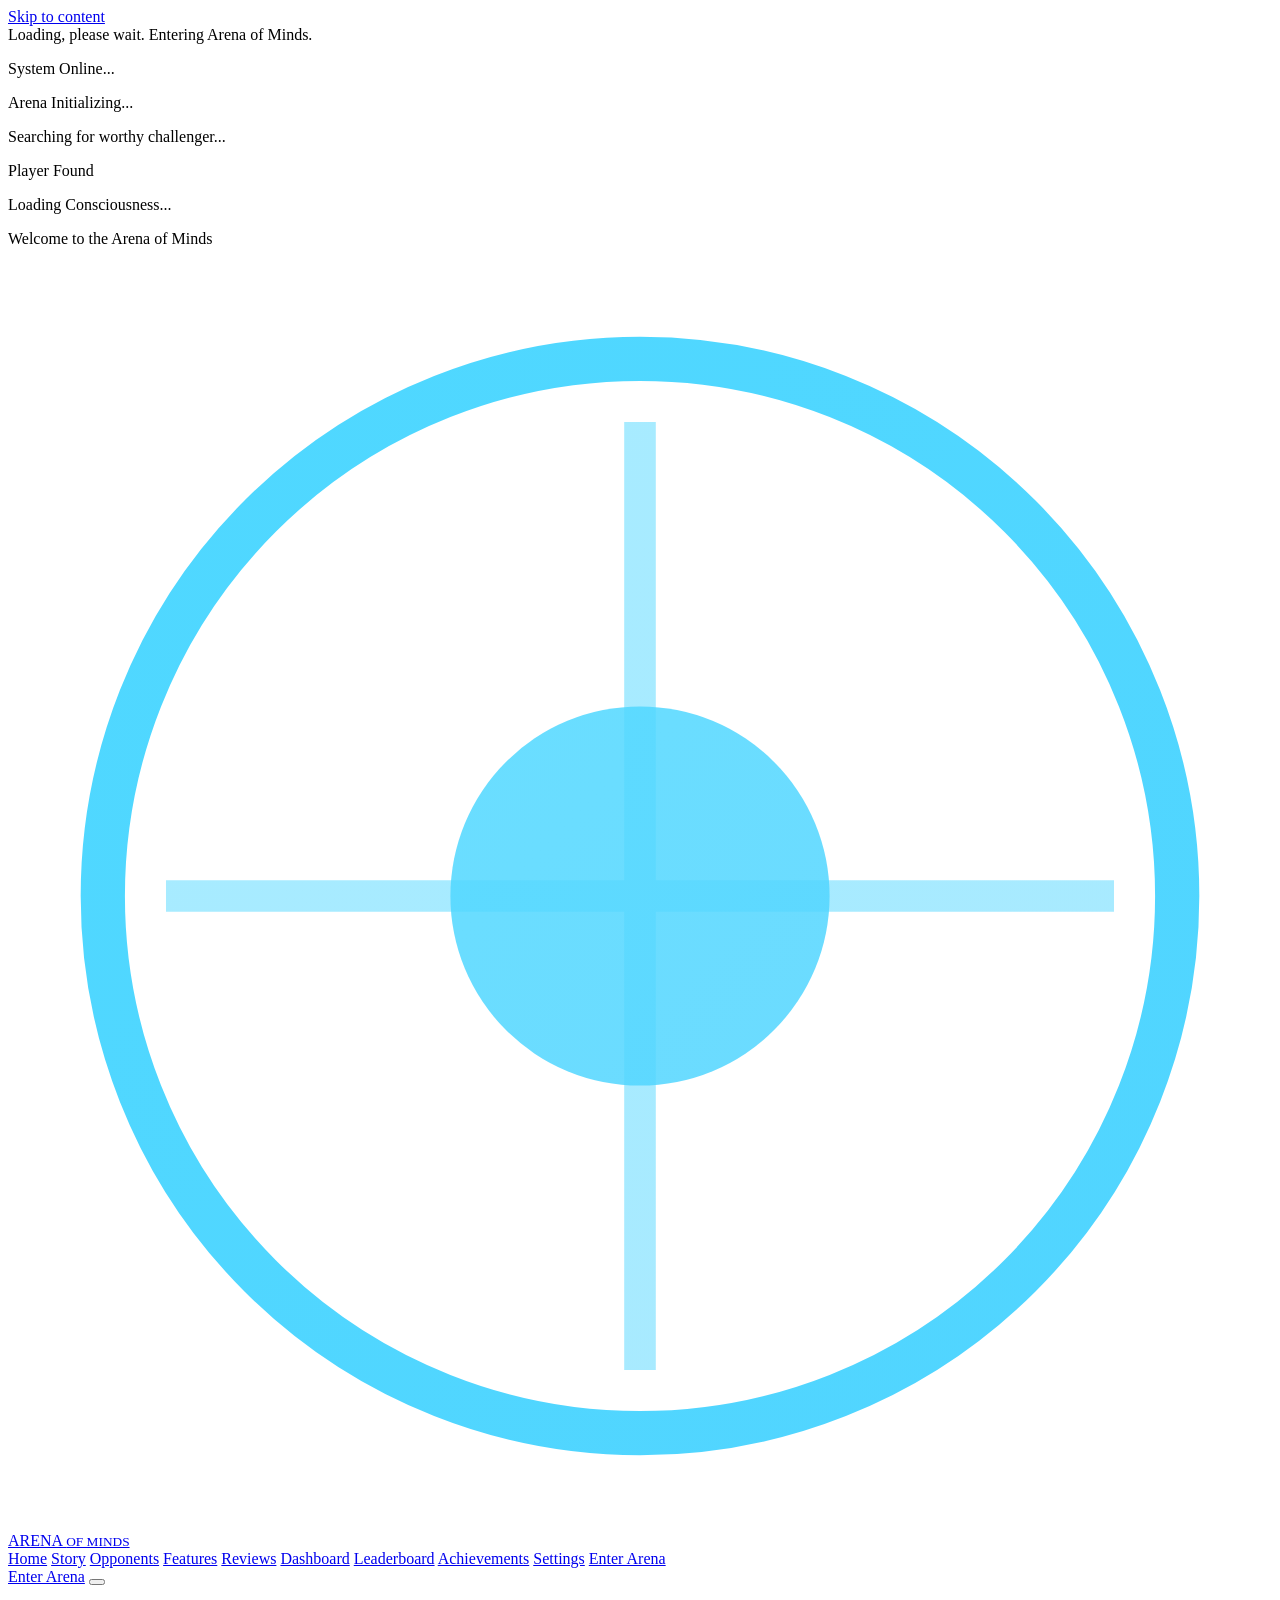
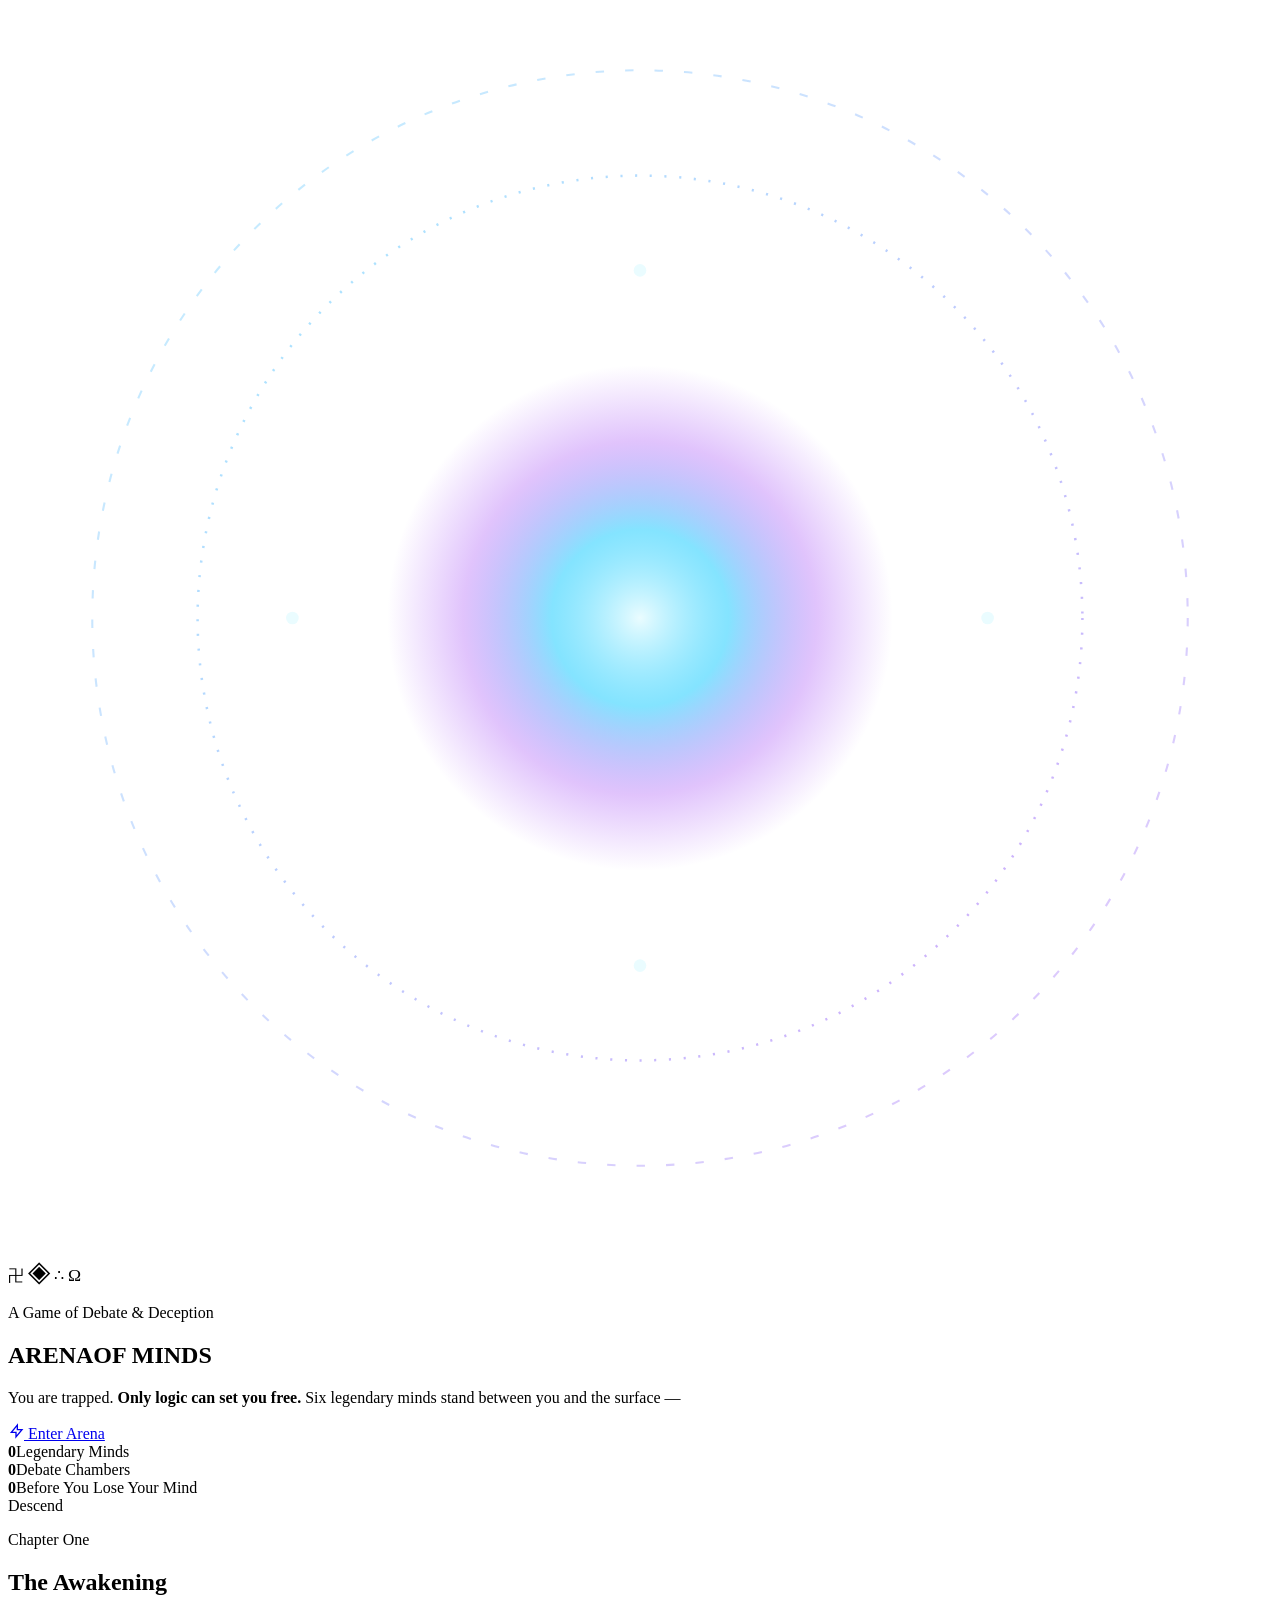
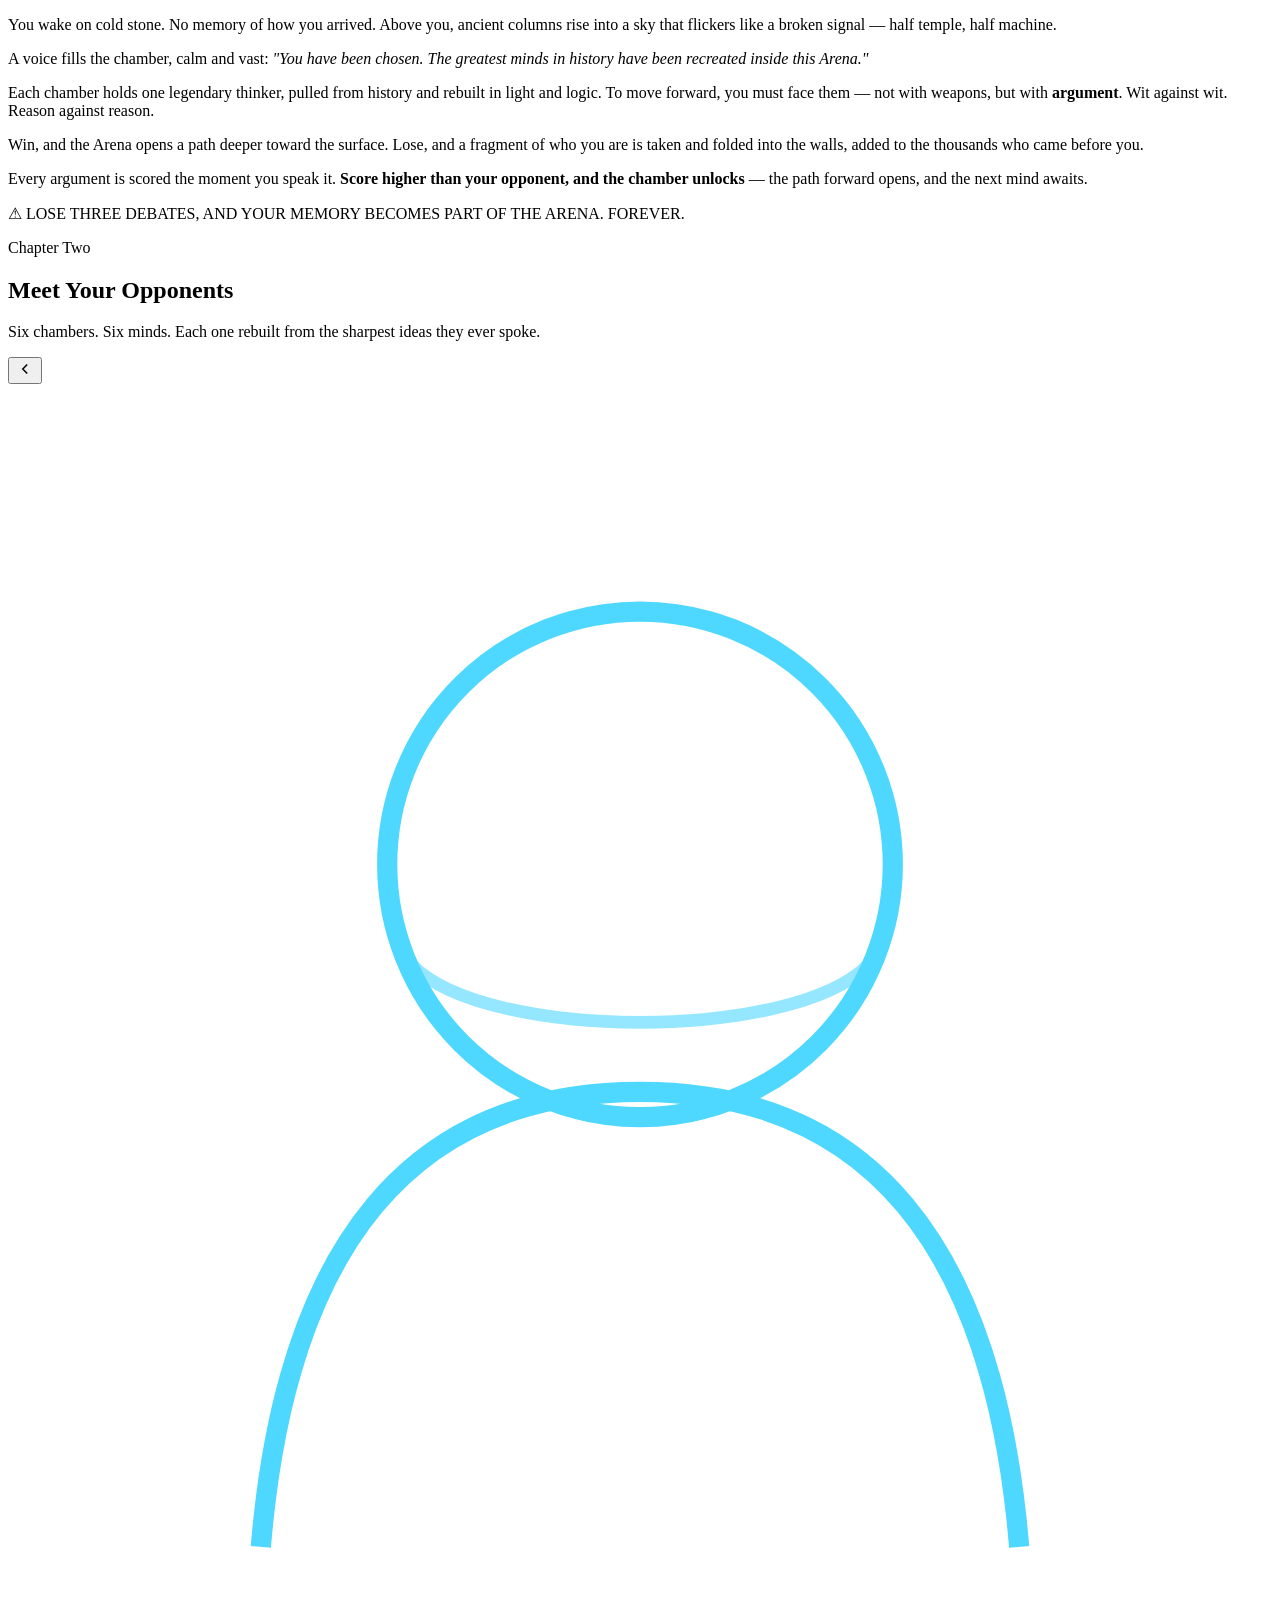
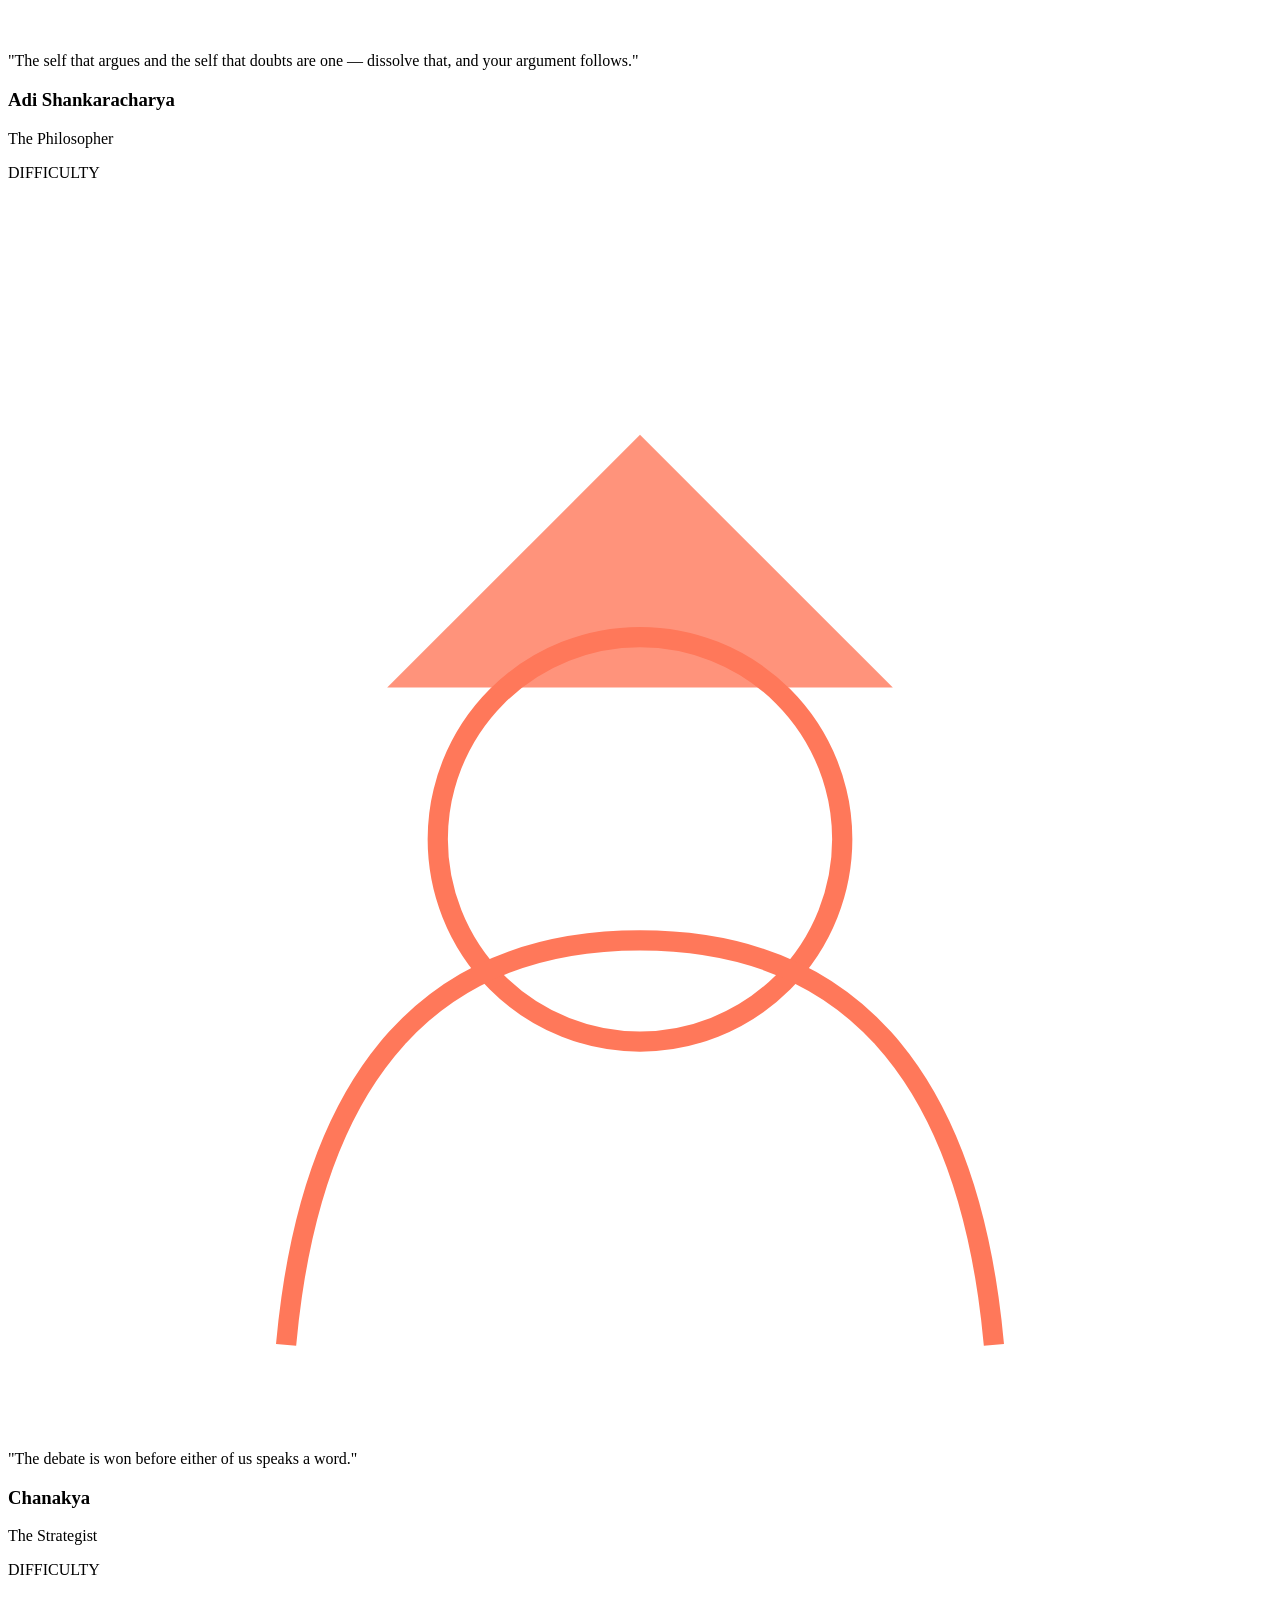
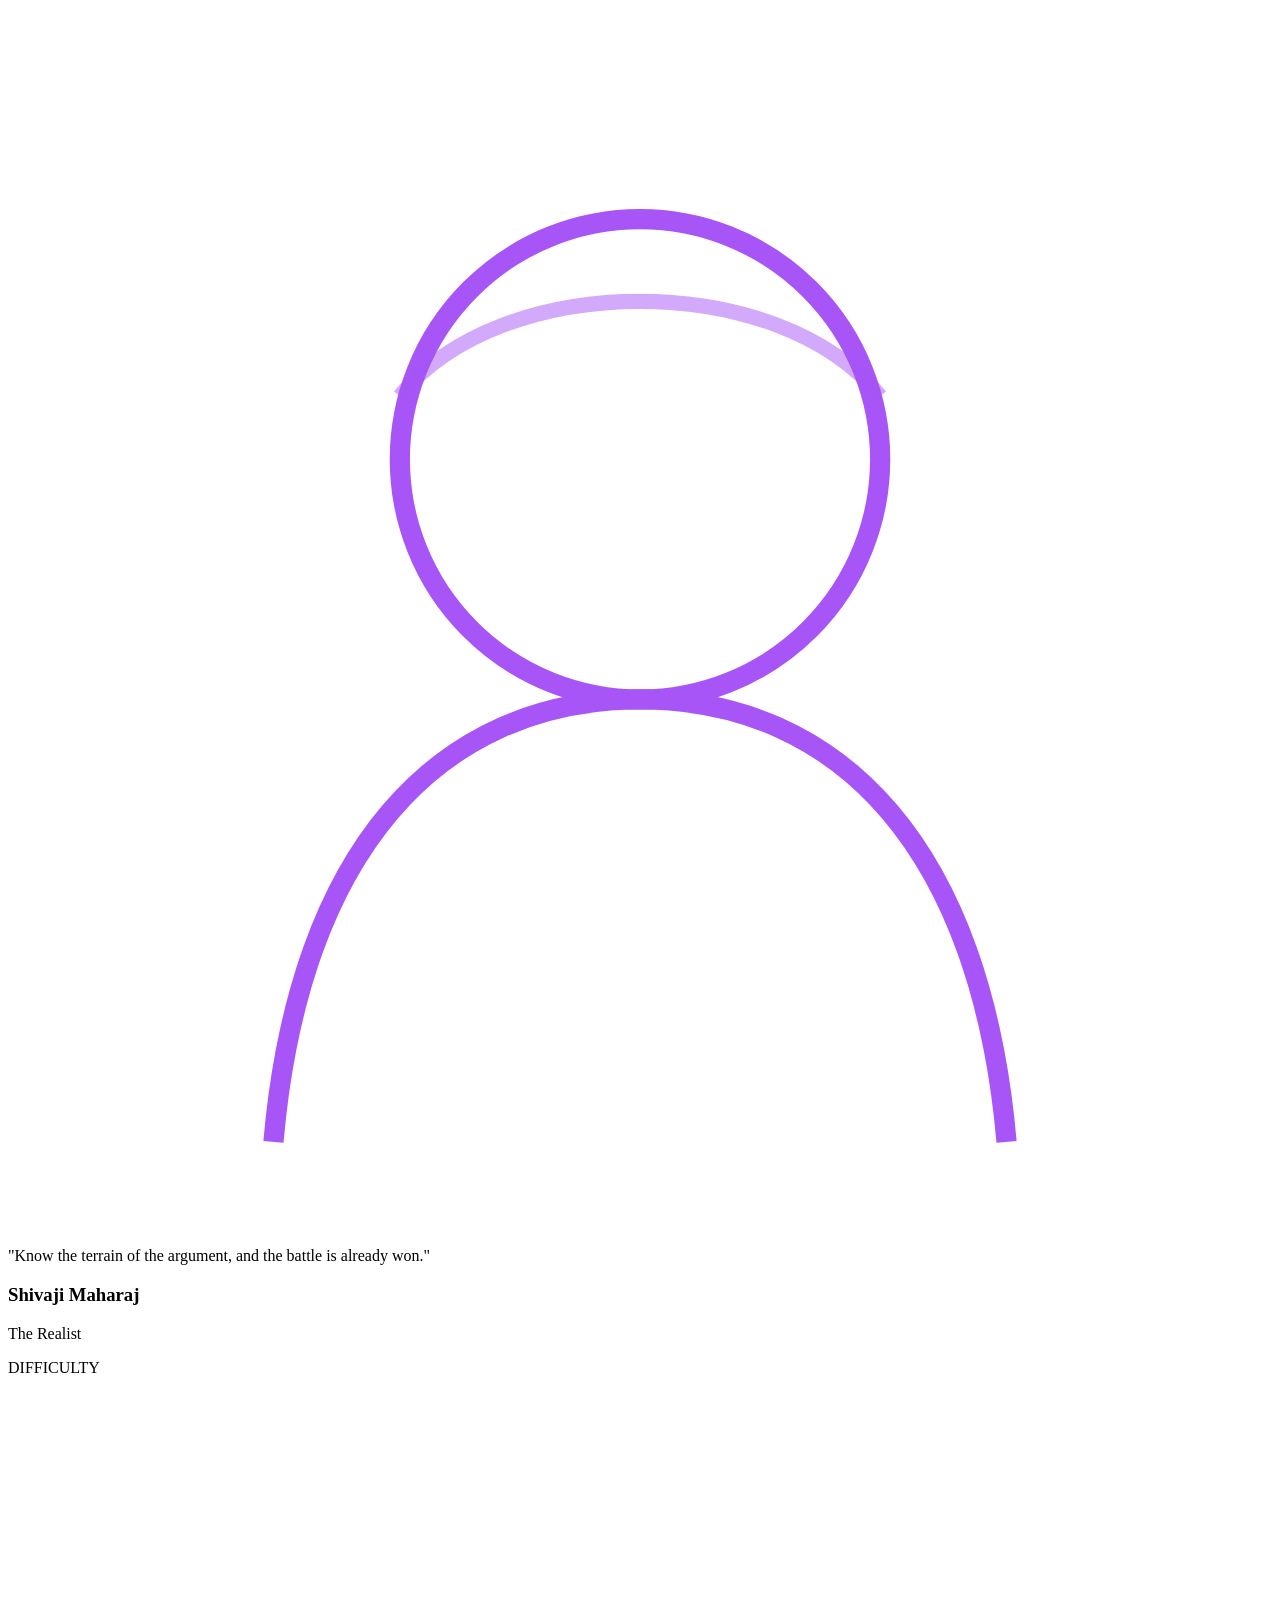
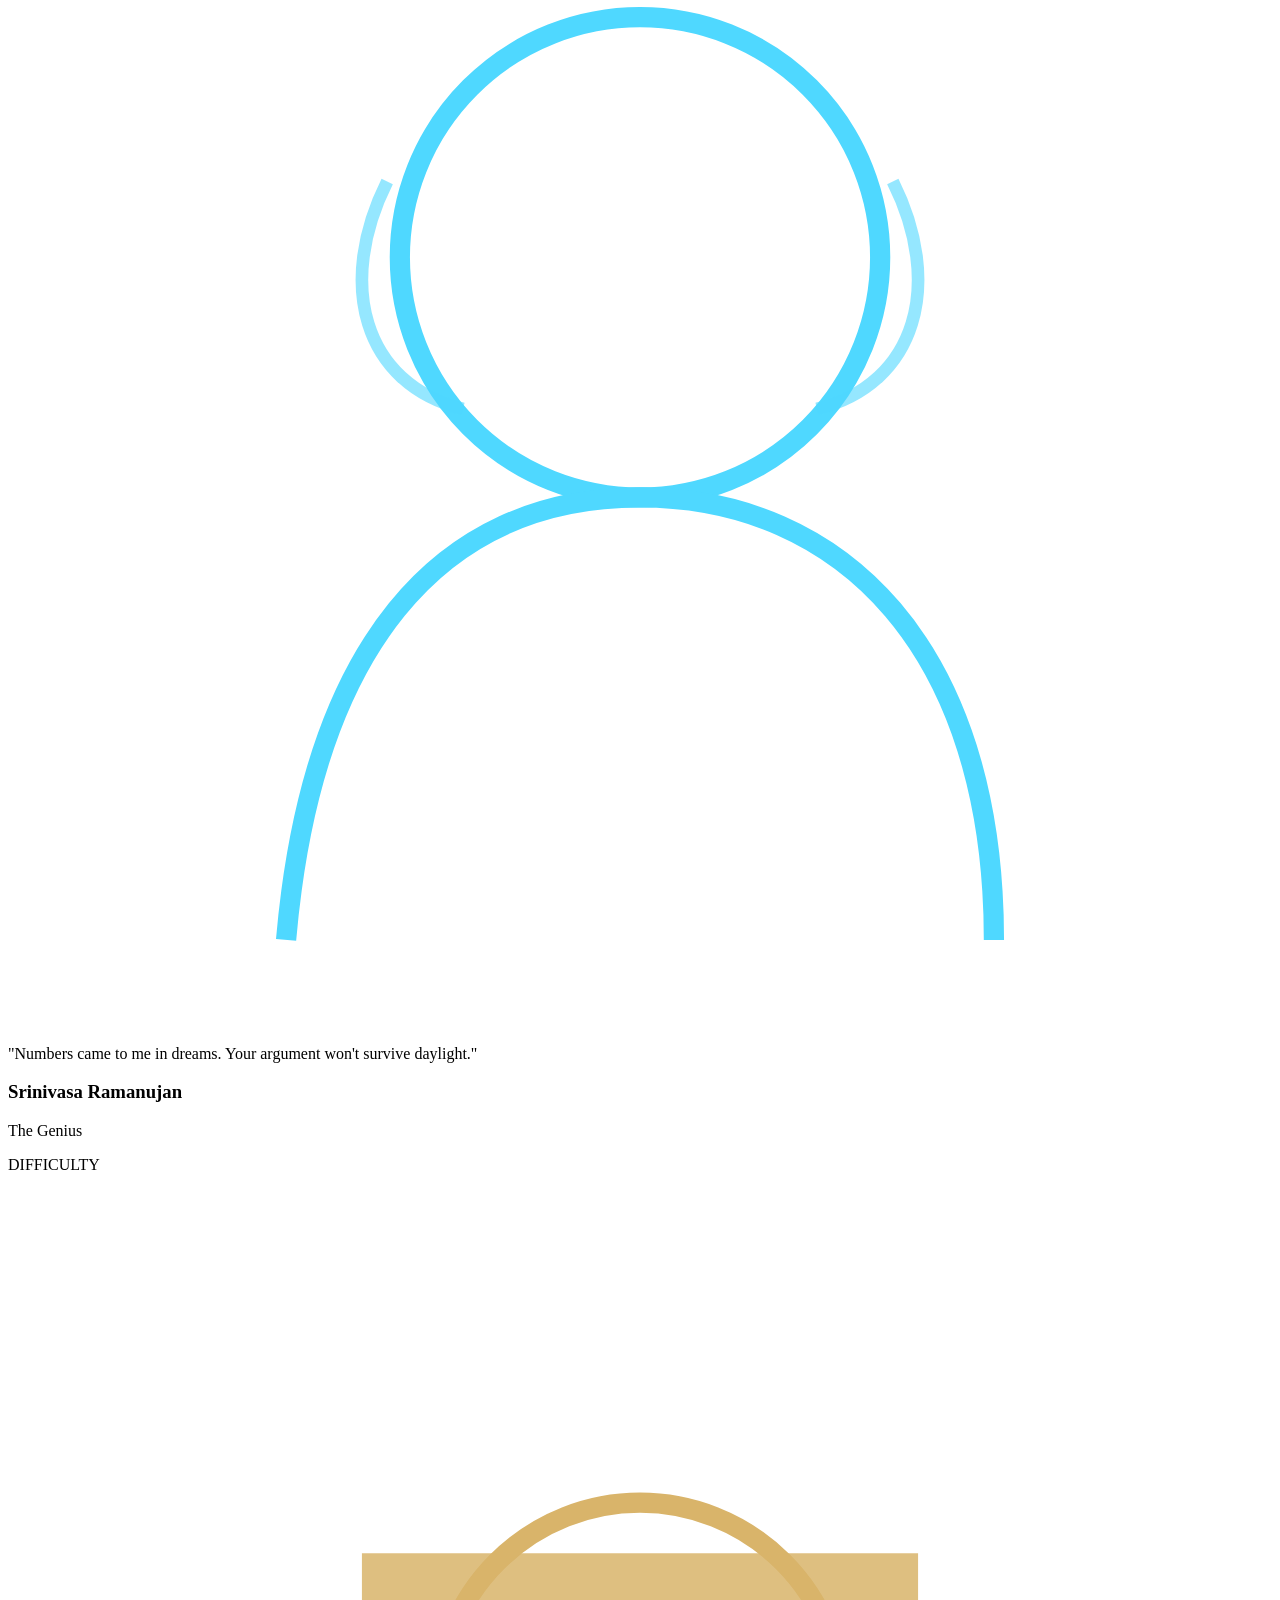
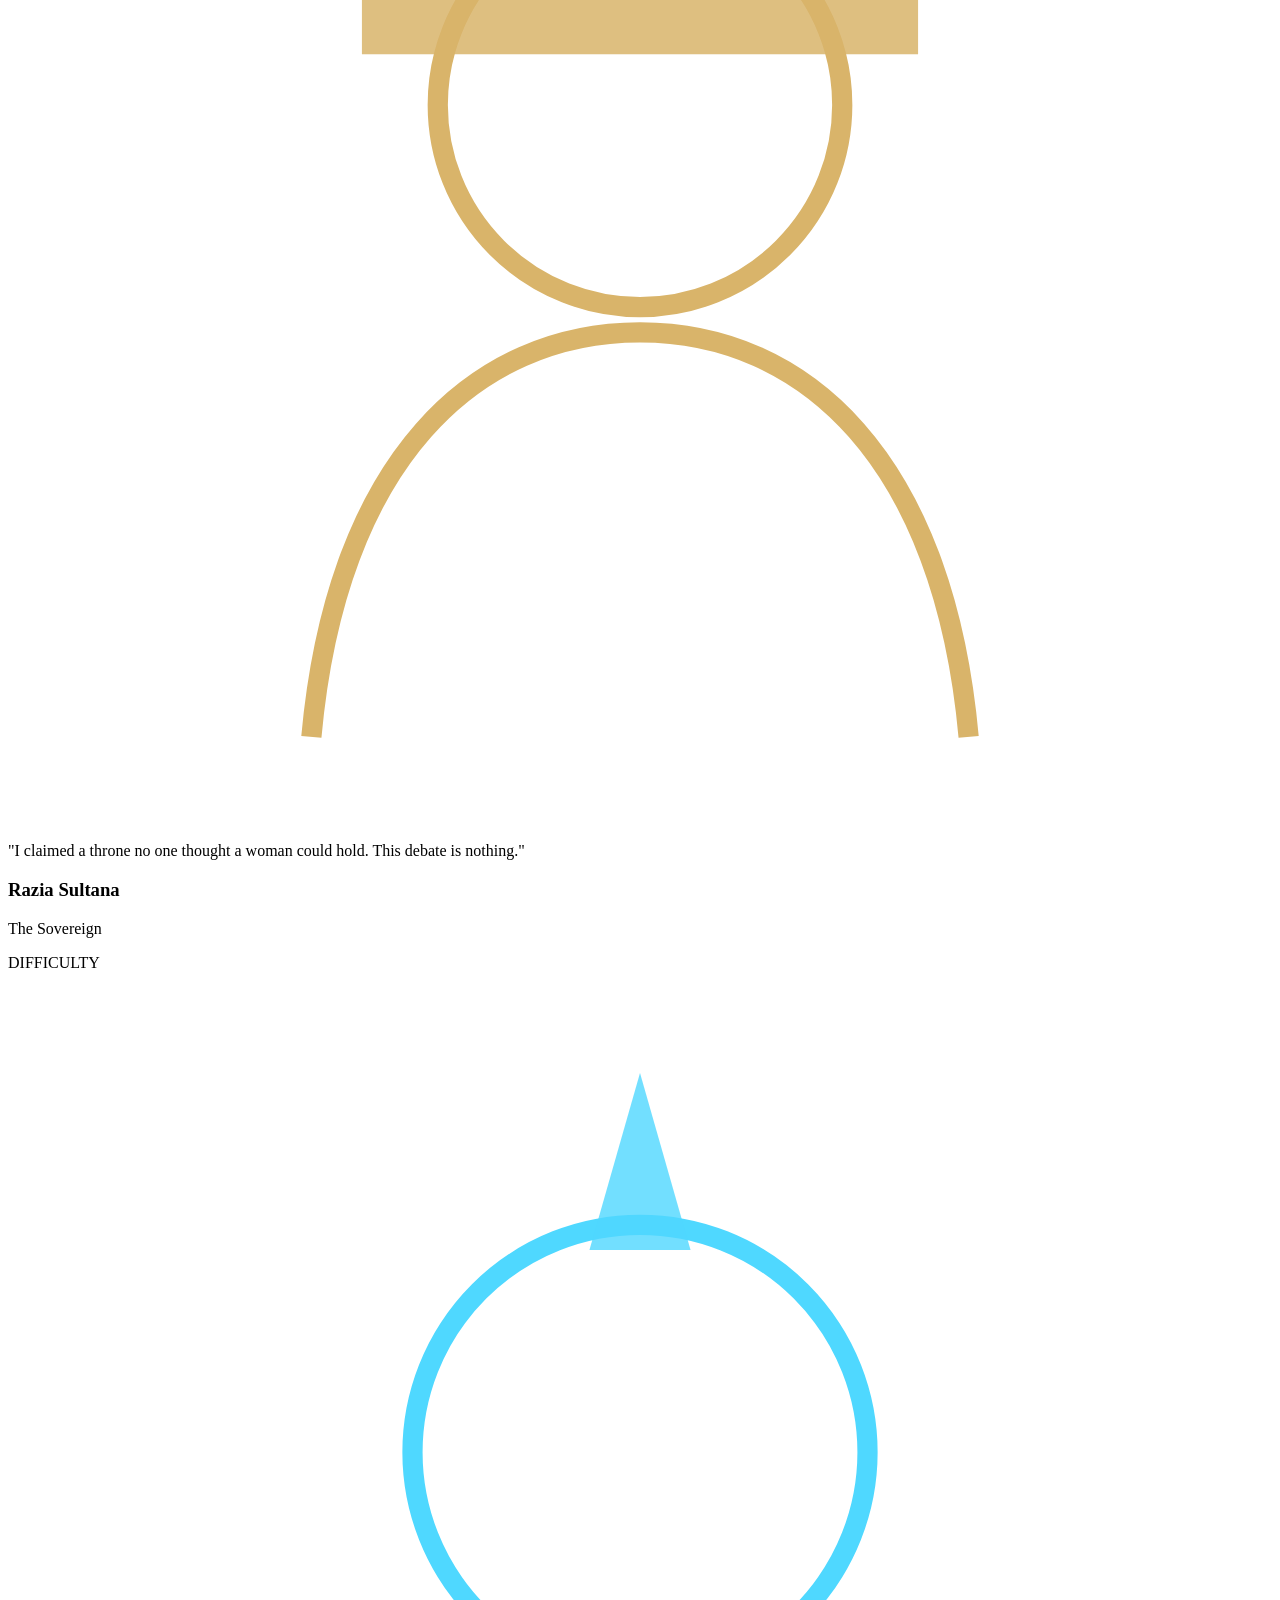
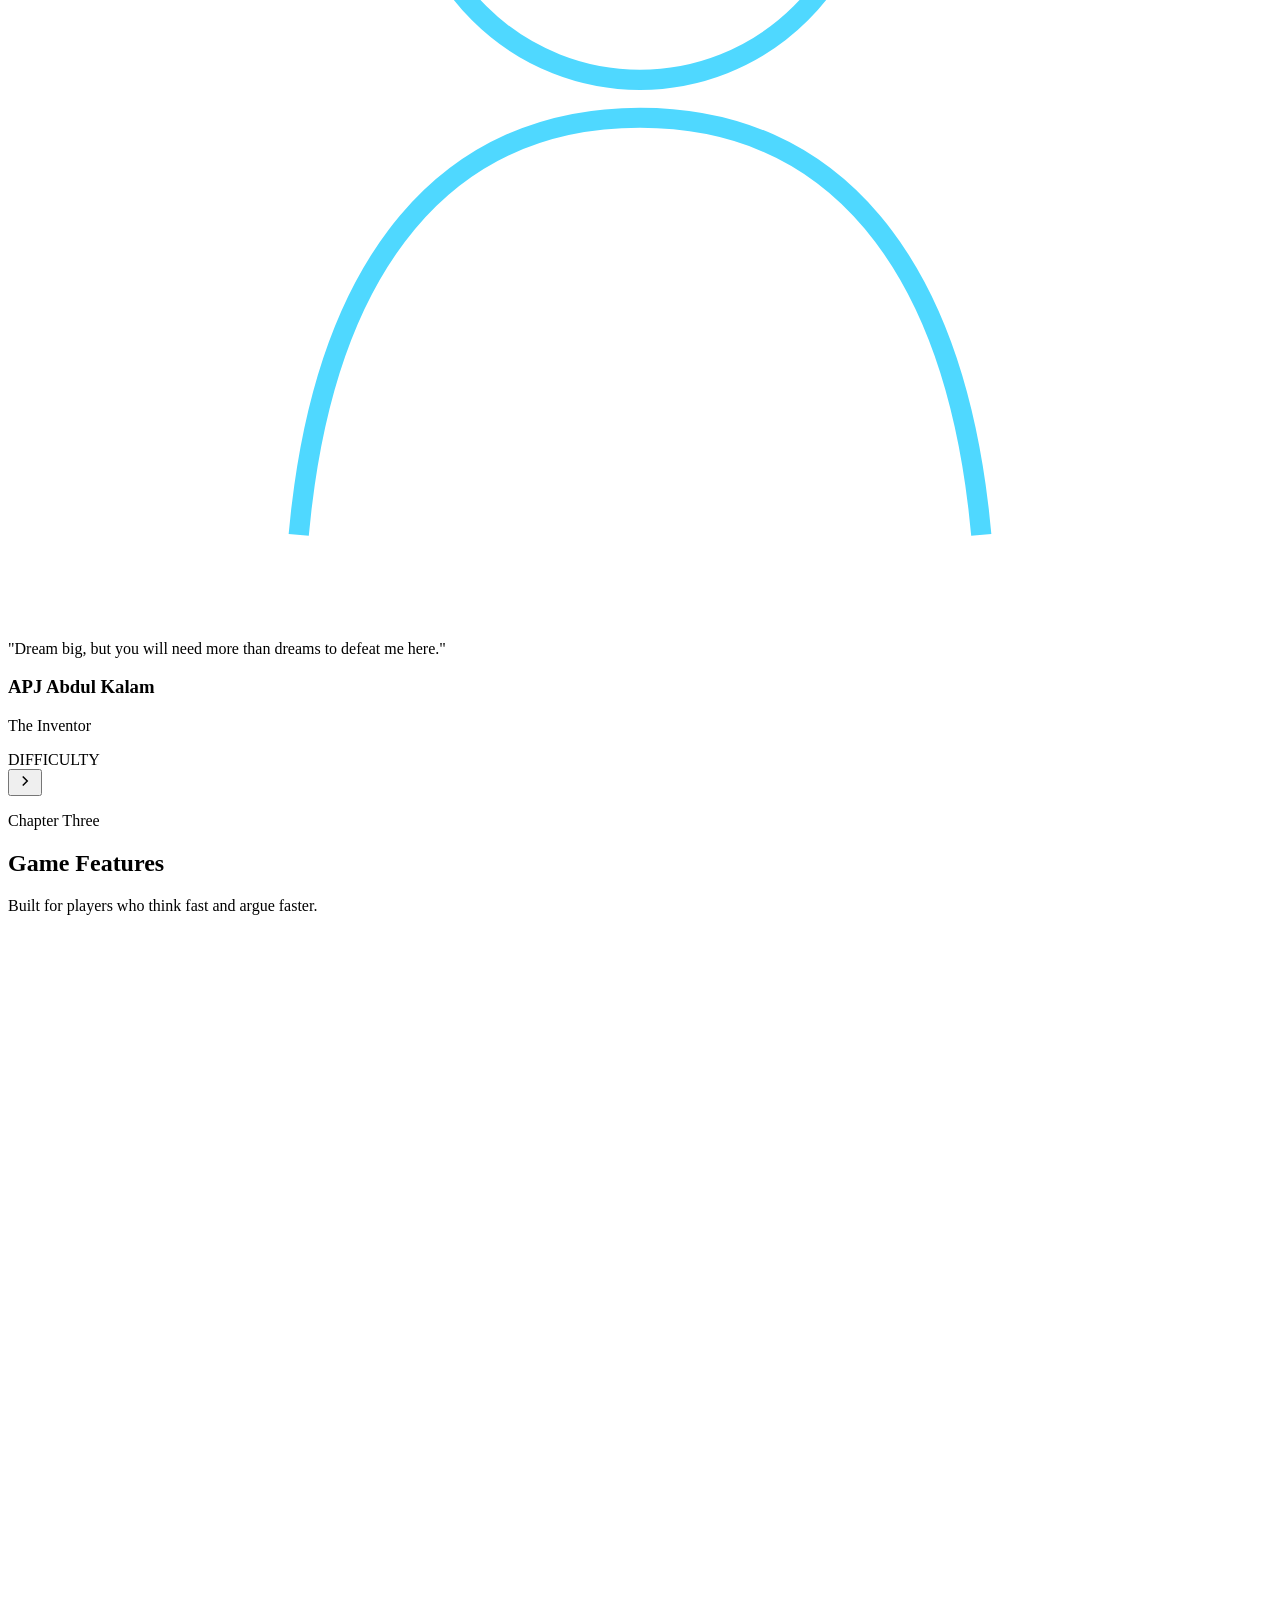
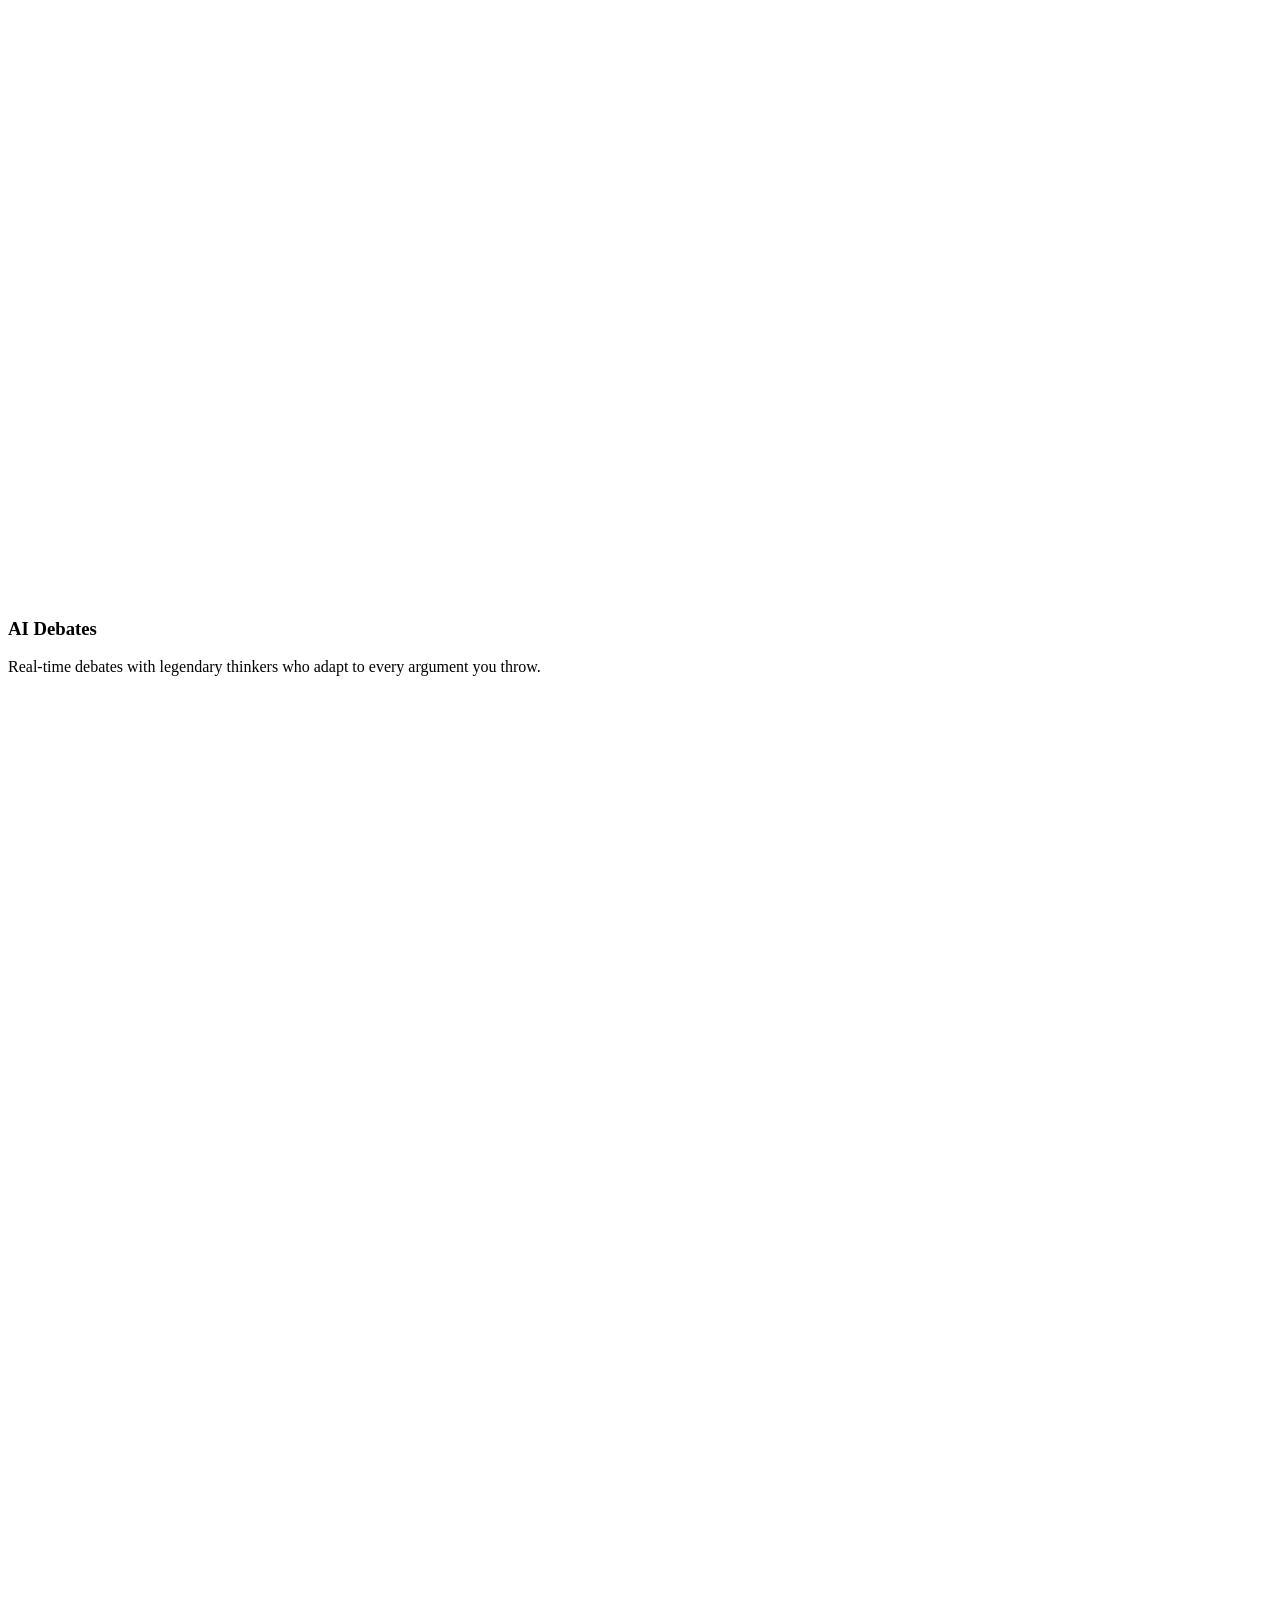
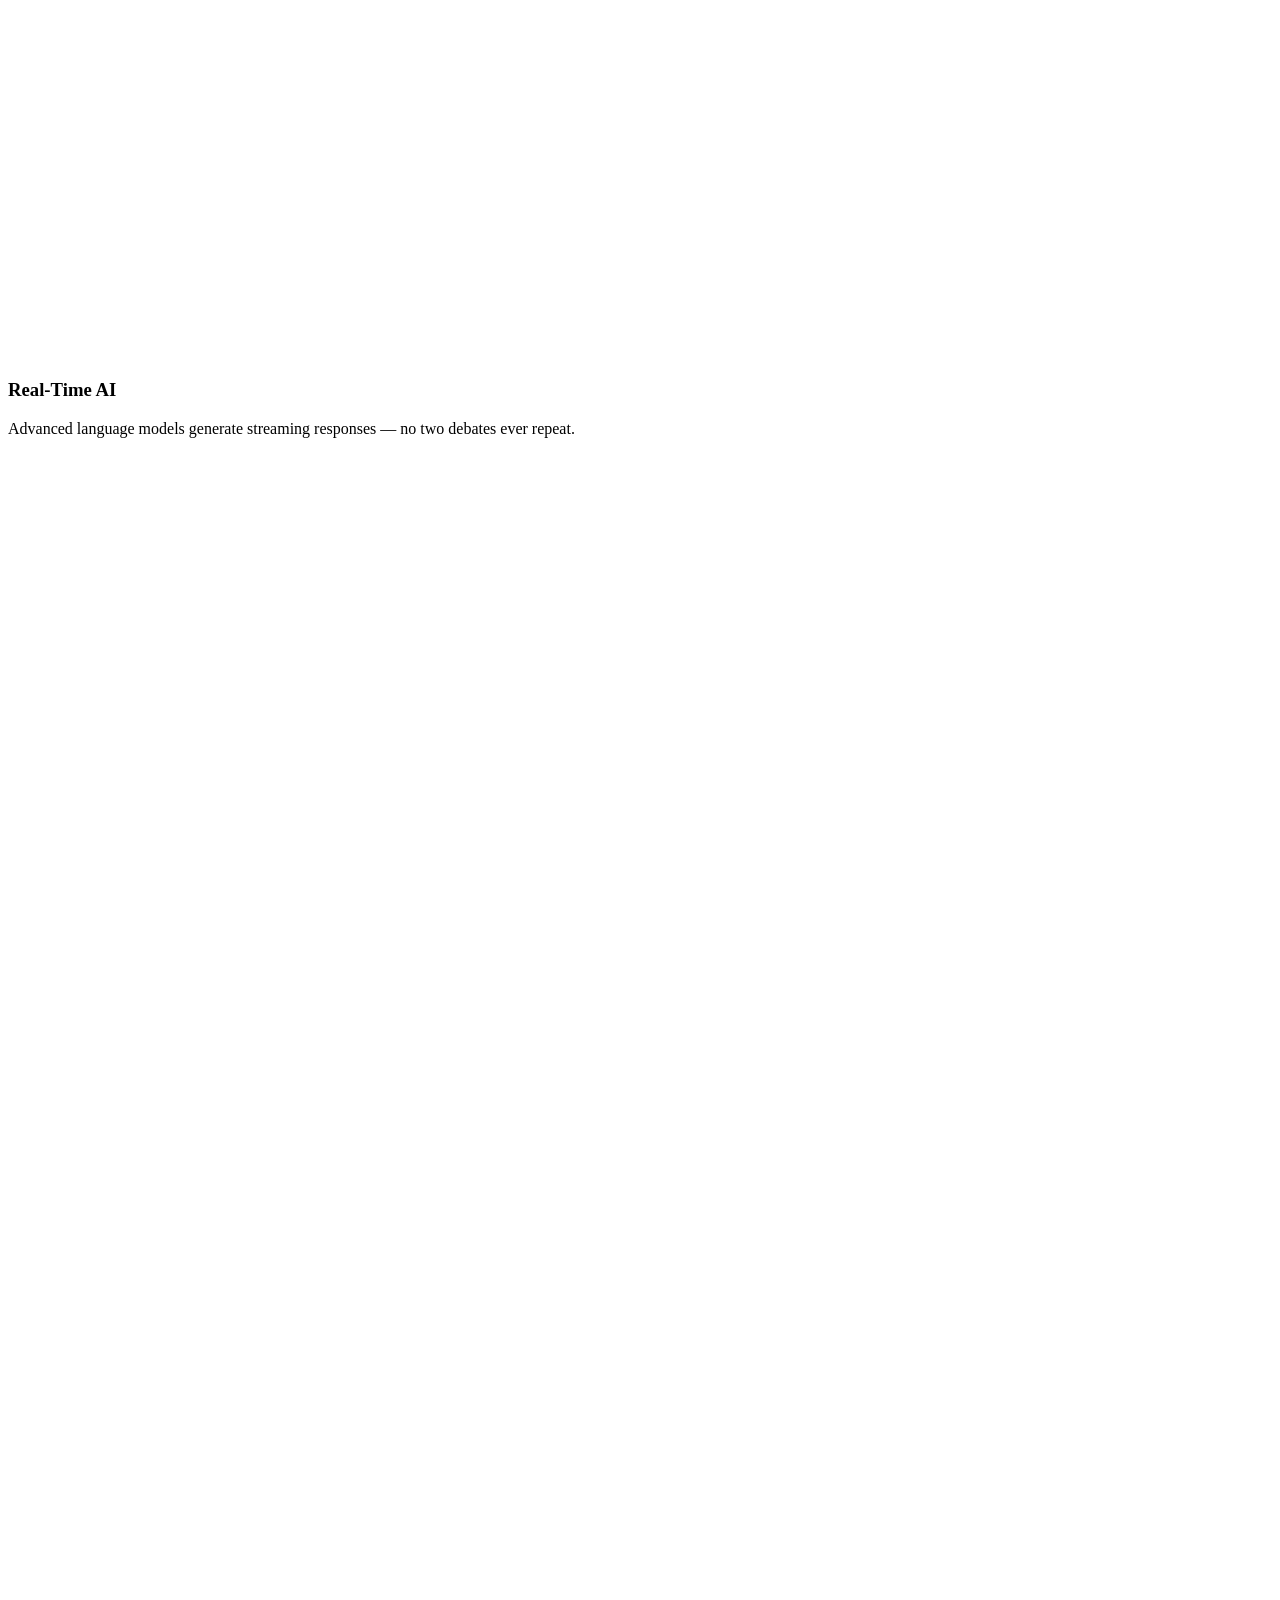
==== frontend/html/index.html @ 7c3c8951 "Add files via upload" ====
<!DOCTYPE html>
<html lang="en">
<head>
<meta charset="UTF-8">
<meta name="viewport" content="width=device-width, initial-scale=1.0">
<title>Arena of Minds — You Are Trapped. Only Logic Can Set You Free.</title>
<meta name="description" content="Wake inside an ancient machine. Defeat history's greatest minds in debate, or become part of the Arena forever.">

<!-- ============================= FONTS ============================= -->
<link rel="preconnect" href="https://fonts.googleapis.com">
<link rel="preconnect" href="https://fonts.gstatic.com" crossorigin>
<link href="https://fonts.googleapis.com/css2?family=Cinzel:wght@500;600;700;900&family=Orbitron:wght@500;600;700&family=Rajdhani:wght@400;500;600;700&display=swap" rel="stylesheet">

    <!-- Connect CSS-->
<link rel="stylesheet" href="C:\Users\Aid Noida\Downloads\AI Debate Areana\frontend\css\index.css">
</head>
<body>

<a href="#main" class="skip-link">Skip to content</a>

<!-- ============================= LOADER ============================= -->
<div id="loader">
  <span class="sr-only" role="status">Loading, please wait. Entering Arena of Minds.</span>
  <div class="loader-scanline" aria-hidden="true"></div>
  <div class="boot-sequence" aria-hidden="true">
    <p class="boot-line line-1">System Online<span>...</span></p>
    <p class="boot-line line-2">Arena Initializing<span>...</span></p>
    <p class="boot-line line-3">Searching for worthy challenger<span>...</span></p>
    <p class="boot-line line-4">Player Found</p>
    <p class="boot-line line-5">Loading Consciousness<span>...</span><span class="load-bar"><span class="load-bar-fill"></span></span></p>
    <p class="boot-line line-6">Welcome to the <span class="glow-text">Arena of Minds</span></p>
  </div>
</div>

<div id="scroll-progress"></div>
<div id="cursor-glow" aria-hidden="true"></div>

<!-- ============================= FIXED BACKGROUND ============================= -->
<div id="bg-fixed" aria-hidden="true">
  <div id="stars"></div>
</div>

<!-- ============================= HEADER / NAV ============================= -->
<header id="site-header">
  <div class="container nav-inner">
    <a href="#top" class="brand" aria-label="Arena of Minds — home">
      <span class="brand-mark" aria-hidden="true">
        <svg viewBox="0 0 40 40" fill="none">
          <circle cx="20" cy="20" r="17" stroke="url(#g1)" stroke-width="1.4"/>
          <path d="M20 5 L20 35 M5 20 L35 20" stroke="url(#g1)" stroke-width="1" opacity=".5"/>
          <circle cx="20" cy="20" r="6" fill="url(#g1)" opacity=".85"/>
          <defs>
            <linearGradient id="g1" x1="0" y1="0" x2="40" y2="40">
              <stop offset="0" stop-color="#4fd8ff"/>
              <stop offset="1" stop-color="#a855f7"/>
            </linearGradient>
          </defs>
        </svg>
      </span>
      <span>ARENA <small>OF MINDS</small></span>
    </a>

    <nav class="nav-links" id="nav-links" aria-label="Primary">
      <a href="#home" class="active">Home</a>
      <a href="#story">Story</a>
      <a href="#opponents">Opponents</a>
      <a href="#features">Features</a>
      <a href="#testimonials">Reviews</a>
      <a href="C:\Users\Aid Noida\Downloads\AI Debate Areana\frontend\html\dashboard.html">Dashboard</a>
      <a href="C:\Users\Aid Noida\Downloads\AI Debate Areana\frontend\html\leaderboard.html">Leaderboard</a>
      <a href="C:\Users\Aid Noida\Downloads\AI Debate Areana\frontend\html\achievements.html">Achievements</a>
      <a href="C:\Users\Aid Noida\Downloads\AI Debate Areana\frontend\html\settings.html">Settings</a>
      <a href="C:\Users\Aid Noida\Downloads\AI Debate Areana\frontend\html\debateroom.html" class="btn btn-primary btn-small nav-cta mobile" data-ripple>Enter Arena</a>
    </nav>

    <a href="C:\Users\Aid Noida\Downloads\AI Debate Areana\frontend\html\debateroom.html" class="btn btn-primary btn-small nav-cta" data-ripple>Enter Arena</a>
    <button class="nav-toggle" id="nav-toggle" aria-label="Toggle menu" aria-expanded="false" aria-controls="nav-links">
      <span></span><span></span><span></span>
    </button>
  </div>
</header>

<main id="main">

<!-- ============================= HERO ============================= -->
<section class="hero" id="home" aria-label="Introduction">
  <div class="smoke" aria-hidden="true"></div>
  <div class="hero-bg" aria-hidden="true">
    <svg class="hero-gate" viewBox="0 0 600 600" fill="none" role="presentation">
      <defs>
        <radialGradient id="gateGlow" cx="50%" cy="50%" r="50%">
          <stop offset="0%" stop-color="#eafcff" stop-opacity="1"/>
          <stop offset="35%" stop-color="#4fd8ff" stop-opacity=".7"/>
          <stop offset="70%" stop-color="#a855f7" stop-opacity=".35"/>
          <stop offset="100%" stop-color="#a855f7" stop-opacity="0"/>
        </radialGradient>
        <linearGradient id="ringGrad" x1="0" y1="0" x2="1" y2="1">
          <stop offset="0" stop-color="#4fd8ff"/>
          <stop offset="1" stop-color="#a855f7"/>
        </linearGradient>
      </defs>
      <circle cx="300" cy="300" r="120" fill="url(#gateGlow)"/>
      <g id="ring-outer" style="transform-origin:300px 300px;">
        <circle cx="300" cy="300" r="260" stroke="url(#ringGrad)" stroke-width="1" opacity=".35" stroke-dasharray="4 10"/>
      </g>
      <g id="ring-mid" style="transform-origin:300px 300px;">
        <circle cx="300" cy="300" r="210" stroke="url(#ringGrad)" stroke-width="1.2" opacity=".5" stroke-dasharray="1 6"/>
      </g>
      <g id="ring-inner" style="transform-origin:300px 300px;">
        <circle cx="300" cy="300" r="165" stroke="var(--blue-neon)" stroke-width="1.5" opacity=".7"/>
        <circle cx="300" cy="135" r="3" fill="#eafcff"/>
        <circle cx="300" cy="465" r="3" fill="#eafcff"/>
        <circle cx="135" cy="300" r="3" fill="#eafcff"/>
        <circle cx="465" cy="300" r="3" fill="#eafcff"/>
      </g>
    </svg>

    <span class="rune" style="top:14%;left:6%;animation-delay:0s;">卍</span>
    <span class="rune" style="top:70%;left:10%;animation-delay:2s;font-size:1.8rem;">◈</span>
    <span class="rune" style="top:30%;left:80%;animation-delay:4s;">∴</span>
    <span class="rune" style="top:80%;left:60%;animation-delay:1s;font-size:1.1rem;">Ω</span>
  </div>

  <div class="container">
    <div class="hero-content reveal in">
      <p class="eyebrow">A Game of Debate &amp; Deception</p>
      <h1>ARENA<span class="line2">OF MINDS</span></h1>
      <p class="hero-sub">You are trapped. <strong>Only logic can set you free.</strong> Six legendary minds stand between you and the surface — <span id="typed-line"></span></p>

      <div class="hero-actions">
        <a href="C:\Users\Aid Noida\Downloads\AI Debate Areana\frontend\html\debateroom.html" class="btn btn-primary btn-large" data-ripple>
          <svg width="16" height="16" viewBox="0 0 24 24" fill="none" stroke="currentColor" stroke-width="2" aria-hidden="true"><path d="M14 3v7h7l-9 11v-7H5l9-11z"/></svg>
          Enter Arena
        </a>
      </div>

      <div class="hero-stats" aria-label="Game statistics">
        <div class="stat"><b data-count="6">0</b><span>Legendary Minds</span></div>
        <div class="stat"><b data-count="6">0</b><span>Debate Chambers</span></div>
        <div class="stat"><b data-count="3" data-suffix=" Strikes">0</b><span>Before You Lose Your Mind</span></div>
      </div>
    </div>
  </div>

  <div class="scroll-cue" aria-hidden="true"><span>Descend</span><span class="rail"></span></div>
</section>

<div class="divider" aria-hidden="true"></div>

<!-- ============================= STORY ============================= -->
<section id="story" class="story-section" aria-labelledby="story-heading">
  <div class="container">
    <div class="section-head reveal">
      <p class="eyebrow">Chapter One</p>
      <h2 id="story-heading">The Awakening</h2>
    </div>

    <div class="story-grid reveal">
      <div class="story-panel">
        <span class="story-corner tl" aria-hidden="true"></span>
        <span class="story-corner br" aria-hidden="true"></span>

        <p class="story-lede">You wake on cold stone. No memory of how you arrived. Above you, ancient columns rise into a sky that flickers like a broken signal — half temple, half machine.</p>

        <p class="story-voice">A voice fills the chamber, calm and vast: <em>"You have been chosen. The greatest minds in history have been recreated inside this Arena."</em></p>

        <div class="story-body">
          <p>Each chamber holds one legendary thinker, pulled from history and rebuilt in light and logic. To move forward, you must face them — not with weapons, but with <strong>argument</strong>. Wit against wit. Reason against reason.</p>
          <p>Win, and the Arena opens a path deeper toward the surface. Lose, and a fragment of who you are is taken and folded into the walls, added to the thousands who came before you.</p>
          <p>Every argument is scored the moment you speak it. <strong>Score higher than your opponent, and the chamber unlocks</strong> — the path forward opens, and the next mind awaits.</p>
        </div>

        <p class="story-warning">⚠ LOSE THREE DEBATES, AND YOUR MEMORY BECOMES PART OF THE ARENA. FOREVER.</p>
      </div>
    </div>
  </div>
</section>

<div class="divider" aria-hidden="true"></div>

<!-- ============================= OPPONENTS ============================= -->
<section id="opponents" aria-labelledby="opponents-heading">
  <div class="container">
    <div class="section-head reveal">
      <p class="eyebrow">Chapter Two</p>
      <h2 id="opponents-heading">Meet Your Opponents</h2>
      <p>Six chambers. Six minds. Each one rebuilt from the sharpest ideas they ever spoke.</p>
    </div>

    <div class="opponents-carousel-wrap reveal">
      <button class="carousel-btn prev" id="carousel-prev" aria-label="Scroll opponents left">
        <svg width="18" height="18" viewBox="0 0 24 24" fill="none" stroke="currentColor" stroke-width="2"><path d="M15 18l-6-6 6-6"/></svg>
      </button>

      <div class="opponents-track" id="opponents-track" tabindex="0" role="list" aria-label="Opponent roster">
        <!-- Card 1: Adi Shankaracharya -->
        <article class="opp-card" role="listitem" style="--pc1:rgba(79,216,255,.35)">
          <div class="opp-portrait" aria-hidden="true">
            <svg viewBox="0 0 100 100"><circle cx="50" cy="38" r="20" stroke="#4fd8ff" stroke-width="1.6" fill="none"/><path d="M20 92c2-24 12-36 30-36s28 12 30 36" stroke="#4fd8ff" stroke-width="1.6" fill="none"/><path d="M32 46c6 6 30 6 36 0" stroke="#4fd8ff" stroke-width="1" fill="none" opacity=".6"/></svg>
          </div>
          <div class="opp-quote">"The self that argues and the self that doubts are one — dissolve that, and your argument follows."</div>
          <div class="opp-info">
            <h3 class="opp-name">Adi Shankaracharya</h3>
            <p class="opp-title">The Philosopher</p>
            <div class="opp-diff">DIFFICULTY <span class="opp-stars">
              <i class="filled"></i><i class="filled"></i><i class="filled"></i><i></i><i></i>
            </span></div>
          </div>
        </article>

        <!-- Card 2: Chanakya -->
        <article class="opp-card" role="listitem" style="--pc1:rgba(255,120,90,.3)">
          <div class="opp-portrait" aria-hidden="true">
            <svg viewBox="0 0 100 100"><path d="M30 40 L50 20 L70 40 Z" fill="#ff785a" opacity=".8"/><circle cx="50" cy="52" r="16" stroke="#ff785a" stroke-width="1.6" fill="none"/><path d="M22 92c2-22 12-32 28-32s26 10 28 32" stroke="#ff785a" stroke-width="1.6" fill="none"/></svg>
          </div>
          <div class="opp-quote">"The debate is won before either of us speaks a word."</div>
          <div class="opp-info">
            <h3 class="opp-name">Chanakya</h3>
            <p class="opp-title">The Strategist</p>
            <div class="opp-diff">DIFFICULTY <span class="opp-stars">
              <i class="filled"></i><i class="filled"></i><i class="filled"></i><i class="filled"></i><i></i>
            </span></div>
          </div>
        </article>

        <!-- Card 3: Shivaji Maharaj -->
        <article class="opp-card" role="listitem" style="--pc1:rgba(168,85,247,.35)">
          <div class="opp-portrait" aria-hidden="true">
            <svg viewBox="0 0 100 100"><circle cx="50" cy="38" r="19" stroke="#a855f7" stroke-width="1.6" fill="none"/><path d="M21 92c2-23 13-35 29-35s27 12 29 35" stroke="#a855f7" stroke-width="1.6" fill="none"/><path d="M31 33c8-10 30-10 38 0" stroke="#a855f7" stroke-width="1.2" opacity=".5" fill="none"/></svg>
          </div>
          <div class="opp-quote">"Know the terrain of the argument, and the battle is already won."</div>
          <div class="opp-info">
            <h3 class="opp-name">Shivaji Maharaj</h3>
            <p class="opp-title">The Realist</p>
            <div class="opp-diff">DIFFICULTY <span class="opp-stars">
              <i class="filled"></i><i class="filled"></i><i class="filled"></i><i></i><i></i>
            </span></div>
          </div>
        </article>

        <!-- Card 4: Ramanujan -->
        <article class="opp-card" role="listitem" style="--pc1:rgba(79,216,255,.35)">
          <div class="opp-portrait" aria-hidden="true">
            <svg viewBox="0 0 100 100"><circle cx="50" cy="38" r="19" stroke="#4fd8ff" stroke-width="1.6" fill="none"/><path d="M22 92c2-23 12-35 28-35s28 12 28 35" stroke="#4fd8ff" stroke-width="1.6" fill="none"/><path d="M30 32c-4 8-2 16 6 18M70 32c4 8 2 16-6 18" stroke="#4fd8ff" stroke-width="1" opacity=".6" fill="none"/></svg>
          </div>
          <div class="opp-quote">"Numbers came to me in dreams. Your argument won't survive daylight."</div>
          <div class="opp-info">
            <h3 class="opp-name">Srinivasa Ramanujan</h3>
            <p class="opp-title">The Genius</p>
            <div class="opp-diff">DIFFICULTY <span class="opp-stars">
              <i class="filled"></i><i class="filled"></i><i class="filled"></i><i class="filled"></i><i></i>
            </span></div>
          </div>
        </article>

        <!-- Card 5: Razia Sultana -->
        <article class="opp-card" role="listitem" style="--pc1:rgba(217,180,106,.35)">
          <div class="opp-portrait" aria-hidden="true">
            <svg viewBox="0 0 100 100"><path d="M28 30h44v8H28z" fill="#d9b46a" opacity=".85"/><circle cx="50" cy="42" r="16" stroke="#d9b46a" stroke-width="1.6" fill="none"/><path d="M24 92c2-22 13-32 26-32s24 10 26 32" stroke="#d9b46a" stroke-width="1.6" fill="none"/></svg>
          </div>
          <div class="opp-quote">"I claimed a throne no one thought a woman could hold. This debate is nothing."</div>
          <div class="opp-info">
            <h3 class="opp-name">Razia Sultana</h3>
            <p class="opp-title">The Sovereign</p>
            <div class="opp-diff">DIFFICULTY <span class="opp-stars">
              <i class="filled"></i><i class="filled"></i><i class="filled"></i><i></i><i></i>
            </span></div>
          </div>
        </article>

        <!-- Card 6: APJ Abdul Kalam -->
        <article class="opp-card" role="listitem" style="--pc1:rgba(79,216,255,.4)">
          <div class="opp-portrait" aria-hidden="true">
            <svg viewBox="0 0 100 100"><circle cx="50" cy="38" r="18" stroke="#4fd8ff" stroke-width="1.6" fill="none"/><path d="M23 92c2-22 12-33 27-33s25 11 27 33" stroke="#4fd8ff" stroke-width="1.6" fill="none"/><path d="M50 8 L54 22 L46 22 Z" fill="#4fd8ff" opacity=".8"/></svg>
          </div>
          <div class="opp-quote">"Dream big, but you will need more than dreams to defeat me here."</div>
          <div class="opp-info">
            <h3 class="opp-name">APJ Abdul Kalam</h3>
            <p class="opp-title">The Inventor</p>
            <div class="opp-diff">DIFFICULTY <span class="opp-stars">
              <i class="filled"></i><i class="filled"></i><i class="filled"></i><i class="filled"></i><i></i>
            </span></div>
          </div>
        </article>
      </div>

      <button class="carousel-btn next" id="carousel-next" aria-label="Scroll opponents right">
        <svg width="18" height="18" viewBox="0 0 24 24" fill="none" stroke="currentColor" stroke-width="2"><path d="M9 18l6-6-6-6"/></svg>
      </button>
    </div>
  </div>
</section>

<div class="divider" aria-hidden="true"></div>

<!-- ============================= FEATURES ============================= -->
<section id="features" aria-labelledby="features-heading">
  <div class="container">
    <div class="section-head reveal">
      <p class="eyebrow">Chapter Three</p>
      <h2 id="features-heading">Game Features</h2>
      <p>Built for players who think fast and argue faster.</p>
    </div>

    <div class="features-grid reveal-stagger">
      <div class="feature-card">
        <div class="feature-icon"><svg viewBox="0 0 24 24" fill="none" stroke-linecap="round" stroke-linejoin="round"><path d="M21 11.5a8.4 8.4 0 0 1-.9 3.8 8.5 8.5 0 0 1-7.6 4.7 8.4 8.4 0 0 1-3.8-.9L3 21l1.9-5.7a8.4 8.4 0 0 1-.9-3.8 8.5 8.5 0 0 1 4.7-7.6 8.4 8.4 0 0 1 3.8-.9h.5a8.48 8.48 0 0 1 8 8v.5z"/></svg></div>
        <h3>AI Debates</h3>
        <p>Real-time debates with legendary thinkers who adapt to every argument you throw.</p>
      </div>
      <div class="feature-card">
        <div class="feature-icon"><svg viewBox="0 0 24 24" fill="none" stroke-linecap="round" stroke-linejoin="round"><path d="M9.5 2A2.5 2.5 0 0 1 12 4.5v15a2.5 2.5 0 0 1-4.96.44 2.5 2.5 0 0 1-2.96-3.08A3 3 0 0 1 3 13.5v-1a3 3 0 0 1 .28-1.28 2.5 2.5 0 0 1 .27-4.4A2.5 2.5 0 0 1 9.5 2z"/><path d="M14.5 2A2.5 2.5 0 0 0 12 4.5v15a2.5 2.5 0 0 0 4.96.44 2.5 2.5 0 0 0 2.96-3.08A3 3 0 0 0 21 13.5v-1a3 3 0 0 0-.28-1.28 2.5 2.5 0 0 0-.27-4.4A2.5 2.5 0 0 0 14.5 2z"/></svg></div>
        <h3>Real-Time AI</h3>
        <p>Advanced language models generate streaming responses — no two debates ever repeat.</p>
      </div>
      <div class="feature-card">
        <div class="feature-icon"><svg viewBox="0 0 24 24" fill="none" stroke-linecap="round" stroke-linejoin="round"><path d="M12 1v6M12 17v6M4.2 4.2l4.2 4.2M15.5 15.5l4.3 4.3M1 12h6M17 12h6M4.2 19.8l4.2-4.2M15.5 8.5l4.3-4.3"/></svg></div>
        <h3>Voice Effects</h3>
        <p>Immersive spatial voice and sound design bring every chamber to life.</p>
      </div>
      <div class="feature-card">
        <div class="feature-icon"><svg viewBox="0 0 24 24" fill="none" stroke-linecap="round" stroke-linejoin="round"><path d="M3 20h4v-6H3v6zM10 20h4V10h-4v10zM17 20h4V4h-4v16z"/></svg></div>
        <h3>Progressive Levels</h3>
        <p>Each chamber grows harder — sharper rhetoric, faster rebuttals, higher stakes.</p>
      </div>
      <div class="feature-card">
        <div class="feature-icon"><svg viewBox="0 0 24 24" fill="none" stroke-linecap="round" stroke-linejoin="round"><path d="M8 21h8M12 17v4M7 4h10v5a5 5 0 0 1-10 0V4zM7 6H4a2 2 0 0 0 0 4h1M17 6h3a2 2 0 0 1 0 4h-1"/></svg></div>
        <h3>Achievements</h3>
        <p>Unlock rare badges for flawless logic, brutal comebacks, and philosophical upsets.</p>
      </div>
      <div class="feature-card">
        <div class="feature-icon"><svg viewBox="0 0 24 24" fill="none" stroke-linecap="round" stroke-linejoin="round"><path d="M4 21h16M6 21V9l6-6 6 6v12"/></svg></div>
        <h3>Leaderboard</h3>
        <p>Compete with debaters around the world for the title of sharpest mind alive.</p>
      </div>
    </div>
  </div>
</section>

<div class="divider" aria-hidden="true"></div>

<!-- ============================= TESTIMONIALS ============================= -->
<section id="testimonials" aria-labelledby="testi-heading">
  <div class="container">
    <div class="section-head reveal">
      <p class="eyebrow">Voices From the Arena</p>
      <h2 id="testi-heading">Those Who Escaped</h2>
    </div>

    <div class="testi-grid reveal-stagger">
      <article class="testi-card">
        <div class="testi-stars" aria-hidden="true">
          <svg viewBox="0 0 20 20"><polygon points="10,1 12.6,7 19,7.5 14,12 15.5,18.5 10,15 4.5,18.5 6,12 1,7.5 7.4,7"/></svg>
          <svg viewBox="0 0 20 20"><polygon points="10,1 12.6,7 19,7.5 14,12 15.5,18.5 10,15 4.5,18.5 6,12 1,7.5 7.4,7"/></svg>
          <svg viewBox="0 0 20 20"><polygon points="10,1 12.6,7 19,7.5 14,12 15.5,18.5 10,15 4.5,18.5 6,12 1,7.5 7.4,7"/></svg>
          <svg viewBox="0 0 20 20"><polygon points="10,1 12.6,7 19,7.5 14,12 15.5,18.5 10,15 4.5,18.5 6,12 1,7.5 7.4,7"/></svg>
          <svg viewBox="0 0 20 20"><polygon points="10,1 12.6,7 19,7.5 14,12 15.5,18.5 10,15 4.5,18.5 6,12 1,7.5 7.4,7"/></svg>
        </div>
        <p>"I lost to Adi Shankaracharya twice before I understood the trap. On my third try, beating him felt more earned than any boss fight I've played."</p>
        <div class="testi-person">
          <span class="testi-avatar" aria-hidden="true">AK</span>
          <div><div class="testi-name">A. Kulkarni</div><div class="testi-role">Escaped in 3h 12m</div></div>
        </div>
      </article>

      <article class="testi-card">
        <div class="testi-stars" aria-hidden="true">
          <svg viewBox="0 0 20 20"><polygon points="10,1 12.6,7 19,7.5 14,12 15.5,18.5 10,15 4.5,18.5 6,12 1,7.5 7.4,7"/></svg>
          <svg viewBox="0 0 20 20"><polygon points="10,1 12.6,7 19,7.5 14,12 15.5,18.5 10,15 4.5,18.5 6,12 1,7.5 7.4,7"/></svg>
          <svg viewBox="0 0 20 20"><polygon points="10,1 12.6,7 19,7.5 14,12 15.5,18.5 10,15 4.5,18.5 6,12 1,7.5 7.4,7"/></svg>
          <svg viewBox="0 0 20 20"><polygon points="10,1 12.6,7 19,7.5 14,12 15.5,18.5 10,15 4.5,18.5 6,12 1,7.5 7.4,7"/></svg>
          <svg viewBox="0 0 20 20"><polygon points="10,1 12.6,7 19,7.5 14,12 15.5,18.5 10,15 4.5,18.5 6,12 1,7.5 7.4,7"/></svg>
        </div>
        <p>"Chanakya remembers everything you've said, and he's already three moves ahead. I've never felt this outmaneuvered by a game before."</p>
        <div class="testi-person">
          <span class="testi-avatar" aria-hidden="true">SB</span>
          <div><div class="testi-name">S. Bhatt</div><div class="testi-role">Still stuck on Chamber 2</div></div>
        </div>
      </article>

      <article class="testi-card">
        <div class="testi-stars" aria-hidden="true">
          <svg viewBox="0 0 20 20"><polygon points="10,1 12.6,7 19,7.5 14,12 15.5,18.5 10,15 4.5,18.5 6,12 1,7.5 7.4,7"/></svg>
          <svg viewBox="0 0 20 20"><polygon points="10,1 12.6,7 19,7.5 14,12 15.5,18.5 10,15 4.5,18.5 6,12 1,7.5 7.4,7"/></svg>
          <svg viewBox="0 0 20 20"><polygon points="10,1 12.6,7 19,7.5 14,12 15.5,18.5 10,15 4.5,18.5 6,12 1,7.5 7.4,7"/></svg>
          <svg viewBox="0 0 20 20"><polygon points="10,1 12.6,7 19,7.5 14,12 15.5,18.5 10,15 4.5,18.5 6,12 1,7.5 7.4,7"/></svg>
          <svg viewBox="0 0 20 20"><polygon points="10,1 12.6,7 19,7.5 14,12 15.5,18.5 10,15 4.5,18.5 6,12 1,7.5 7.4,7"/></svg>
        </div>
        <p>"The final chamber with Kalam genuinely gave me chills. This is the first debate game that actually made my hands shake before I hit send."</p>
        <div class="testi-person">
          <span class="testi-avatar" aria-hidden="true">VK</span>
          <div><div class="testi-name">V. Krishnan</div><div class="testi-role">Escaped in 2h 47m</div></div>
        </div>
      </article>
    </div>
  </div>
</section>

<div class="divider" aria-hidden="true"></div>

<!-- ============================= FINAL CTA ============================= -->
<section id="enter" class="final-cta" aria-labelledby="cta-heading">
  <div class="container">
    <div class="final-cta-panel reveal">
      <p class="eyebrow">The Gate Is Open</p>
      <h2 id="cta-heading">Your Mind Is the Only Weapon You Brought.</h2>
      <p>Six thinkers. Six chambers. One way out. Step through the gate and prove your logic can survive what's waiting on the other side.</p>
      <a href="C:\Users\Aid Noida\Downloads\AI Debate Areana\frontend\html\debateroom.html" class="btn btn-primary" data-ripple>
        <svg width="16" height="16" viewBox="0 0 24 24" fill="none" stroke="currentColor" stroke-width="2" aria-hidden="true"><path d="M14 3v7h7l-9 11v-7H5l9-11z"/></svg>
        Enter Arena Now
      </a>
    </div>
  </div>
</section>

</main>

<!-- ============================= FOOTER ============================= -->
<footer>
  <div class="container">
    <div class="footer-grid">
      <div class="footer-brand">
        <a href="#top" class="brand" aria-label="Arena of Minds — home">
          <span class="brand-mark" aria-hidden="true">
            <svg viewBox="0 0 40 40" fill="none">
              <circle cx="20" cy="20" r="17" stroke="url(#g2)" stroke-width="1.4"/>
              <circle cx="20" cy="20" r="6" fill="url(#g2)" opacity=".85"/>
              <defs><linearGradient id="g2" x1="0" y1="0" x2="40" y2="40"><stop offset="0" stop-color="#4fd8ff"/><stop offset="1" stop-color="#a855f7"/></linearGradient></defs>
            </svg>
          </span>
          <span>ARENA <small>OF MINDS</small></span>
        </a>
        <p>A debate-driven escape through an arena built from history's sharpest minds. Think fast. Argue faster.</p>
        <div class="social-row">
          <a href="#" class="social-icon" aria-label="GitHub">
            <svg viewBox="0 0 24 24" fill="none" stroke-linecap="round" stroke-linejoin="round"><path d="M9 19c-5 1.5-5-2.5-7-3m14 6v-3.9a3.1 3.1 0 0 0-.9-2.5c3-.3 6-1.5 6-6.6a5 5 0 0 0-1.4-3.5 4.6 4.6 0 0 0-.1-3.5s-1.1-.4-3.6 1.3a12.4 12.4 0 0 0-6.6 0C6.9 1.6 5.8 2 5.8 2a4.6 4.6 0 0 0-.1 3.5A5 5 0 0 0 4.3 9c0 5.1 3 6.3 6 6.6a3.1 3.1 0 0 0-.9 2.4V22"/></svg>
          </a>
          <a href="#" class="social-icon" aria-label="Discord">
            <svg viewBox="0 0 24 24" fill="none" stroke-linecap="round" stroke-linejoin="round"><path d="M9 12a1 1 0 1 1-2 0 1 1 0 0 1 2 0zM17 12a1 1 0 1 1-2 0 1 1 0 0 1 2 0z"/><path d="M7.5 6.5C9 5.7 10.4 5.5 12 5.5s3 .2 4.5 1M4.5 17c1 .8 3 1.5 3 1.5l1-1.7M19.5 17c-1 .8-3 1.5-3 1.5l-1-1.7M6 9.5C4.5 11 4 13.5 4.5 17c1.6 1.2 4 2 7.5 2s5.9-.8 7.5-2c.5-3.5 0-6-1.5-7.5"/></svg>
          </a>
          <a href="#" class="social-icon" aria-label="X (Twitter)">
            <svg viewBox="0 0 24 24" fill="none" stroke-linecap="round" stroke-linejoin="round"><path d="M4 4l16 16M20 4L4 20"/></svg>
          </a>
        </div>
      </div>

      <div class="footer-col">
        <h4>Navigate</h4>
        <a href="#story">Story</a>
        <a href="#opponents">Opponents</a>
        <a href="#features">Features</a>
      </div>

      <div class="footer-col">
        <h4>Contact</h4>
        <a href="mailto:team@nextminds.studio">team@nextminds.studio</a>
        <a href="#">Support</a>
      </div>
    </div>

    <div class="footer-bottom">
      <span>© 2026 Arena of Minds. All debates fictional. All defeats permanent.</span>
      <span>Built with logic, light and a little dread.</span>
    </div>
  </div>
</footer>

<button id="back-to-top" aria-label="Back to top">
  <svg viewBox="0 0 24 24" fill="none" stroke="currentColor" stroke-width="2" stroke-linecap="round" stroke-linejoin="round"><path d="M18 15l-6-6-6 6"/></svg>
</button>

 <!-- Connect Javascript-->
<script src="C:\Users\Aid Noida\Downloads\AI Debate Areana\frontend\js\index.js"></script>

</body>
</html>
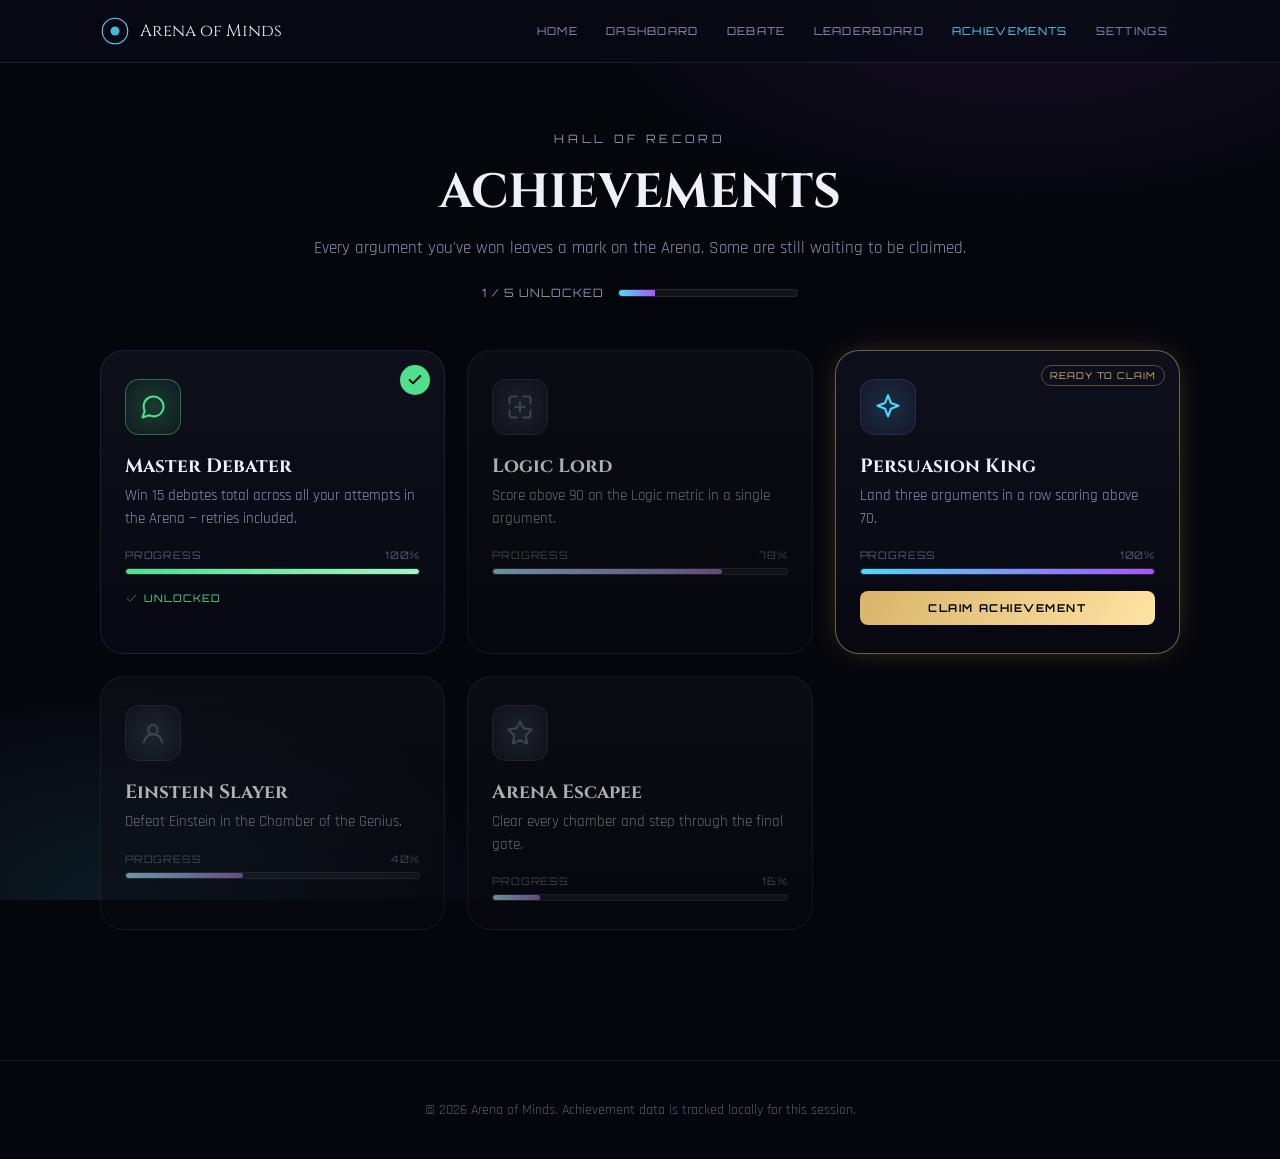
==== commit e819351b: "Updated file paths" ====
--- a/frontend/html/index.html
+++ b/frontend/html/index.html
@@ -3,474 +3,56 @@
 <head>
 <meta charset="UTF-8">
 <meta name="viewport" content="width=device-width, initial-scale=1.0">
-<title>Arena of Minds — You Are Trapped. Only Logic Can Set You Free.</title>
-<meta name="description" content="Wake inside an ancient machine. Defeat history's greatest minds in debate, or become part of the Arena forever.">
+<title>Achievements — Arena of Minds</title>
 
-<!-- ============================= FONTS ============================= -->
 <link rel="preconnect" href="https://fonts.googleapis.com">
 <link rel="preconnect" href="https://fonts.gstatic.com" crossorigin>
 <link href="https://fonts.googleapis.com/css2?family=Cinzel:wght@500;600;700;900&family=Orbitron:wght@500;600;700&family=Rajdhani:wght@400;500;600;700&display=swap" rel="stylesheet">
 
-    <!-- Connect CSS-->
-<link rel="stylesheet" href="C:\Users\Aid Noida\Downloads\AI Debate Areana\frontend\css\index.css">
+ <!-- Connect CSS-->
+<link rel="stylesheet" href="../css/achievements.css">
+ 
 </head>
 <body>
+<div id="bg" aria-hidden="true"></div>
 
-<a href="#main" class="skip-link">Skip to content</a>
-
-<!-- ============================= LOADER ============================= -->
-<div id="loader">
-  <span class="sr-only" role="status">Loading, please wait. Entering Arena of Minds.</span>
-  <div class="loader-scanline" aria-hidden="true"></div>
-  <div class="boot-sequence" aria-hidden="true">
-    <p class="boot-line line-1">System Online<span>...</span></p>
-    <p class="boot-line line-2">Arena Initializing<span>...</span></p>
-    <p class="boot-line line-3">Searching for worthy challenger<span>...</span></p>
-    <p class="boot-line line-4">Player Found</p>
-    <p class="boot-line line-5">Loading Consciousness<span>...</span><span class="load-bar"><span class="load-bar-fill"></span></span></p>
-    <p class="boot-line line-6">Welcome to the <span class="glow-text">Arena of Minds</span></p>
-  </div>
-</div>
-
-<div id="scroll-progress"></div>
-<div id="cursor-glow" aria-hidden="true"></div>
-
-<!-- ============================= FIXED BACKGROUND ============================= -->
-<div id="bg-fixed" aria-hidden="true">
-  <div id="stars"></div>
-</div>
-
-<!-- ============================= HEADER / NAV ============================= -->
-<header id="site-header">
-  <div class="container nav-inner">
-    <a href="#top" class="brand" aria-label="Arena of Minds — home">
-      <span class="brand-mark" aria-hidden="true">
-        <svg viewBox="0 0 40 40" fill="none">
-          <circle cx="20" cy="20" r="17" stroke="url(#g1)" stroke-width="1.4"/>
-          <path d="M20 5 L20 35 M5 20 L35 20" stroke="url(#g1)" stroke-width="1" opacity=".5"/>
-          <circle cx="20" cy="20" r="6" fill="url(#g1)" opacity=".85"/>
-          <defs>
-            <linearGradient id="g1" x1="0" y1="0" x2="40" y2="40">
-              <stop offset="0" stop-color="#4fd8ff"/>
-              <stop offset="1" stop-color="#a855f7"/>
-            </linearGradient>
-          </defs>
-        </svg>
-      </span>
-      <span>ARENA <small>OF MINDS</small></span>
+<header class="top-nav">
+  <div class="container nav-row">
+    <a class="brand" href="../html/index.html">
+      <svg viewBox="0 0 40 40" fill="none"><circle cx="20" cy="20" r="17" stroke="url(#g1)" stroke-width="1.4"/><circle cx="20" cy="20" r="6" fill="url(#g1)" opacity=".85"/><defs><linearGradient id="g1" x1="0" y1="0" x2="40" y2="40"><stop offset="0" stop-color="#4fd8ff"/><stop offset="1" stop-color="#a855f7"/></linearGradient></defs></svg>
+      Arena of Minds
     </a>
-
-    <nav class="nav-links" id="nav-links" aria-label="Primary">
-      <a href="#home" class="active">Home</a>
-      <a href="#story">Story</a>
-      <a href="#opponents">Opponents</a>
-      <a href="#features">Features</a>
-      <a href="#testimonials">Reviews</a>
-      <a href="C:\Users\Aid Noida\Downloads\AI Debate Areana\frontend\html\dashboard.html">Dashboard</a>
-      <a href="C:\Users\Aid Noida\Downloads\AI Debate Areana\frontend\html\leaderboard.html">Leaderboard</a>
-      <a href="C:\Users\Aid Noida\Downloads\AI Debate Areana\frontend\html\achievements.html">Achievements</a>
-      <a href="C:\Users\Aid Noida\Downloads\AI Debate Areana\frontend\html\settings.html">Settings</a>
-      <a href="C:\Users\Aid Noida\Downloads\AI Debate Areana\frontend\html\debateroom.html" class="btn btn-primary btn-small nav-cta mobile" data-ripple>Enter Arena</a>
+    <nav class="nav-links" aria-label="Primary">
+      <a href="../html/index.html">Home</a>
+      <a href="../html/dashboard.html">Dashboard</a>
+      <a href="../html/debateroom.html">Debate</a>
+      <a href="../html/leaderboard.html">Leaderboard</a>
+      <a href="../html/achievements.html" class="active">Achievements</a>
+      <a href="../html/settings.html">Settings</a>
     </nav>
-
-    <a href="C:\Users\Aid Noida\Downloads\AI Debate Areana\frontend\html\debateroom.html" class="btn btn-primary btn-small nav-cta" data-ripple>Enter Arena</a>
-    <button class="nav-toggle" id="nav-toggle" aria-label="Toggle menu" aria-expanded="false" aria-controls="nav-links">
-      <span></span><span></span><span></span>
-    </button>
   </div>
 </header>
 
-<main id="main">
-
-<!-- ============================= HERO ============================= -->
-<section class="hero" id="home" aria-label="Introduction">
-  <div class="smoke" aria-hidden="true"></div>
-  <div class="hero-bg" aria-hidden="true">
-    <svg class="hero-gate" viewBox="0 0 600 600" fill="none" role="presentation">
-      <defs>
-        <radialGradient id="gateGlow" cx="50%" cy="50%" r="50%">
-          <stop offset="0%" stop-color="#eafcff" stop-opacity="1"/>
-          <stop offset="35%" stop-color="#4fd8ff" stop-opacity=".7"/>
-          <stop offset="70%" stop-color="#a855f7" stop-opacity=".35"/>
-          <stop offset="100%" stop-color="#a855f7" stop-opacity="0"/>
-        </radialGradient>
-        <linearGradient id="ringGrad" x1="0" y1="0" x2="1" y2="1">
-          <stop offset="0" stop-color="#4fd8ff"/>
-          <stop offset="1" stop-color="#a855f7"/>
-        </linearGradient>
-      </defs>
-      <circle cx="300" cy="300" r="120" fill="url(#gateGlow)"/>
-      <g id="ring-outer" style="transform-origin:300px 300px;">
-        <circle cx="300" cy="300" r="260" stroke="url(#ringGrad)" stroke-width="1" opacity=".35" stroke-dasharray="4 10"/>
-      </g>
-      <g id="ring-mid" style="transform-origin:300px 300px;">
-        <circle cx="300" cy="300" r="210" stroke="url(#ringGrad)" stroke-width="1.2" opacity=".5" stroke-dasharray="1 6"/>
-      </g>
-      <g id="ring-inner" style="transform-origin:300px 300px;">
-        <circle cx="300" cy="300" r="165" stroke="var(--blue-neon)" stroke-width="1.5" opacity=".7"/>
-        <circle cx="300" cy="135" r="3" fill="#eafcff"/>
-        <circle cx="300" cy="465" r="3" fill="#eafcff"/>
-        <circle cx="135" cy="300" r="3" fill="#eafcff"/>
-        <circle cx="465" cy="300" r="3" fill="#eafcff"/>
-      </g>
-    </svg>
-
-    <span class="rune" style="top:14%;left:6%;animation-delay:0s;">卍</span>
-    <span class="rune" style="top:70%;left:10%;animation-delay:2s;font-size:1.8rem;">◈</span>
-    <span class="rune" style="top:30%;left:80%;animation-delay:4s;">∴</span>
-    <span class="rune" style="top:80%;left:60%;animation-delay:1s;font-size:1.1rem;">Ω</span>
-  </div>
-
+<main>
   <div class="container">
-    <div class="hero-content reveal in">
-      <p class="eyebrow">A Game of Debate &amp; Deception</p>
-      <h1>ARENA<span class="line2">OF MINDS</span></h1>
-      <p class="hero-sub">You are trapped. <strong>Only logic can set you free.</strong> Six legendary minds stand between you and the surface — <span id="typed-line"></span></p>
-
-      <div class="hero-actions">
-        <a href="C:\Users\Aid Noida\Downloads\AI Debate Areana\frontend\html\debateroom.html" class="btn btn-primary btn-large" data-ripple>
-          <svg width="16" height="16" viewBox="0 0 24 24" fill="none" stroke="currentColor" stroke-width="2" aria-hidden="true"><path d="M14 3v7h7l-9 11v-7H5l9-11z"/></svg>
-          Enter Arena
-        </a>
-      </div>
-
-      <div class="hero-stats" aria-label="Game statistics">
-        <div class="stat"><b data-count="6">0</b><span>Legendary Minds</span></div>
-        <div class="stat"><b data-count="6">0</b><span>Debate Chambers</span></div>
-        <div class="stat"><b data-count="3" data-suffix=" Strikes">0</b><span>Before You Lose Your Mind</span></div>
-      </div>
-    </div>
-  </div>
-
-  <div class="scroll-cue" aria-hidden="true"><span>Descend</span><span class="rail"></span></div>
-</section>
-
-<div class="divider" aria-hidden="true"></div>
-
-<!-- ============================= STORY ============================= -->
-<section id="story" class="story-section" aria-labelledby="story-heading">
-  <div class="container">
-    <div class="section-head reveal">
-      <p class="eyebrow">Chapter One</p>
-      <h2 id="story-heading">The Awakening</h2>
+    <div class="page-head reveal">
+      <p class="eyebrow">Hall of Record</p>
+      <h1>Achievements</h1>
+      <p>Every argument you've won leaves a mark on the Arena. Some are still waiting to be claimed.</p>
     </div>
 
-    <div class="story-grid reveal">
-      <div class="story-panel">
-        <span class="story-corner tl" aria-hidden="true"></span>
-        <span class="story-corner br" aria-hidden="true"></span>
-
-        <p class="story-lede">You wake on cold stone. No memory of how you arrived. Above you, ancient columns rise into a sky that flickers like a broken signal — half temple, half machine.</p>
-
-        <p class="story-voice">A voice fills the chamber, calm and vast: <em>"You have been chosen. The greatest minds in history have been recreated inside this Arena."</em></p>
-
-        <div class="story-body">
-          <p>Each chamber holds one legendary thinker, pulled from history and rebuilt in light and logic. To move forward, you must face them — not with weapons, but with <strong>argument</strong>. Wit against wit. Reason against reason.</p>
-          <p>Win, and the Arena opens a path deeper toward the surface. Lose, and a fragment of who you are is taken and folded into the walls, added to the thousands who came before you.</p>
-          <p>Every argument is scored the moment you speak it. <strong>Score higher than your opponent, and the chamber unlocks</strong> — the path forward opens, and the next mind awaits.</p>
-        </div>
-
-        <p class="story-warning">⚠ LOSE THREE DEBATES, AND YOUR MEMORY BECOMES PART OF THE ARENA. FOREVER.</p>
-      </div>
-    </div>
-  </div>
-</section>
-
-<div class="divider" aria-hidden="true"></div>
-
-<!-- ============================= OPPONENTS ============================= -->
-<section id="opponents" aria-labelledby="opponents-heading">
-  <div class="container">
-    <div class="section-head reveal">
-      <p class="eyebrow">Chapter Two</p>
-      <h2 id="opponents-heading">Meet Your Opponents</h2>
-      <p>Six chambers. Six minds. Each one rebuilt from the sharpest ideas they ever spoke.</p>
+    <div class="progress-summary reveal">
+      <span id="summary-text">0 / 5 Unlocked</span>
+      <div class="bar"><div class="fill" id="summary-fill"></div></div>
     </div>
 
-    <div class="opponents-carousel-wrap reveal">
-      <button class="carousel-btn prev" id="carousel-prev" aria-label="Scroll opponents left">
-        <svg width="18" height="18" viewBox="0 0 24 24" fill="none" stroke="currentColor" stroke-width="2"><path d="M15 18l-6-6 6-6"/></svg>
-      </button>
-
-      <div class="opponents-track" id="opponents-track" tabindex="0" role="list" aria-label="Opponent roster">
-        <!-- Card 1: Adi Shankaracharya -->
-        <article class="opp-card" role="listitem" style="--pc1:rgba(79,216,255,.35)">
-          <div class="opp-portrait" aria-hidden="true">
-            <svg viewBox="0 0 100 100"><circle cx="50" cy="38" r="20" stroke="#4fd8ff" stroke-width="1.6" fill="none"/><path d="M20 92c2-24 12-36 30-36s28 12 30 36" stroke="#4fd8ff" stroke-width="1.6" fill="none"/><path d="M32 46c6 6 30 6 36 0" stroke="#4fd8ff" stroke-width="1" fill="none" opacity=".6"/></svg>
-          </div>
-          <div class="opp-quote">"The self that argues and the self that doubts are one — dissolve that, and your argument follows."</div>
-          <div class="opp-info">
-            <h3 class="opp-name">Adi Shankaracharya</h3>
-            <p class="opp-title">The Philosopher</p>
-            <div class="opp-diff">DIFFICULTY <span class="opp-stars">
-              <i class="filled"></i><i class="filled"></i><i class="filled"></i><i></i><i></i>
-            </span></div>
-          </div>
-        </article>
-
-        <!-- Card 2: Chanakya -->
-        <article class="opp-card" role="listitem" style="--pc1:rgba(255,120,90,.3)">
-          <div class="opp-portrait" aria-hidden="true">
-            <svg viewBox="0 0 100 100"><path d="M30 40 L50 20 L70 40 Z" fill="#ff785a" opacity=".8"/><circle cx="50" cy="52" r="16" stroke="#ff785a" stroke-width="1.6" fill="none"/><path d="M22 92c2-22 12-32 28-32s26 10 28 32" stroke="#ff785a" stroke-width="1.6" fill="none"/></svg>
-          </div>
-          <div class="opp-quote">"The debate is won before either of us speaks a word."</div>
-          <div class="opp-info">
-            <h3 class="opp-name">Chanakya</h3>
-            <p class="opp-title">The Strategist</p>
-            <div class="opp-diff">DIFFICULTY <span class="opp-stars">
-              <i class="filled"></i><i class="filled"></i><i class="filled"></i><i class="filled"></i><i></i>
-            </span></div>
-          </div>
-        </article>
-
-        <!-- Card 3: Shivaji Maharaj -->
-        <article class="opp-card" role="listitem" style="--pc1:rgba(168,85,247,.35)">
-          <div class="opp-portrait" aria-hidden="true">
-            <svg viewBox="0 0 100 100"><circle cx="50" cy="38" r="19" stroke="#a855f7" stroke-width="1.6" fill="none"/><path d="M21 92c2-23 13-35 29-35s27 12 29 35" stroke="#a855f7" stroke-width="1.6" fill="none"/><path d="M31 33c8-10 30-10 38 0" stroke="#a855f7" stroke-width="1.2" opacity=".5" fill="none"/></svg>
-          </div>
-          <div class="opp-quote">"Know the terrain of the argument, and the battle is already won."</div>
-          <div class="opp-info">
-            <h3 class="opp-name">Shivaji Maharaj</h3>
-            <p class="opp-title">The Realist</p>
-            <div class="opp-diff">DIFFICULTY <span class="opp-stars">
-              <i class="filled"></i><i class="filled"></i><i class="filled"></i><i></i><i></i>
-            </span></div>
-          </div>
-        </article>
-
-        <!-- Card 4: Ramanujan -->
-        <article class="opp-card" role="listitem" style="--pc1:rgba(79,216,255,.35)">
-          <div class="opp-portrait" aria-hidden="true">
-            <svg viewBox="0 0 100 100"><circle cx="50" cy="38" r="19" stroke="#4fd8ff" stroke-width="1.6" fill="none"/><path d="M22 92c2-23 12-35 28-35s28 12 28 35" stroke="#4fd8ff" stroke-width="1.6" fill="none"/><path d="M30 32c-4 8-2 16 6 18M70 32c4 8 2 16-6 18" stroke="#4fd8ff" stroke-width="1" opacity=".6" fill="none"/></svg>
-          </div>
-          <div class="opp-quote">"Numbers came to me in dreams. Your argument won't survive daylight."</div>
-          <div class="opp-info">
-            <h3 class="opp-name">Srinivasa Ramanujan</h3>
-            <p class="opp-title">The Genius</p>
-            <div class="opp-diff">DIFFICULTY <span class="opp-stars">
-              <i class="filled"></i><i class="filled"></i><i class="filled"></i><i class="filled"></i><i></i>
-            </span></div>
-          </div>
-        </article>
-
-        <!-- Card 5: Razia Sultana -->
-        <article class="opp-card" role="listitem" style="--pc1:rgba(217,180,106,.35)">
-          <div class="opp-portrait" aria-hidden="true">
-            <svg viewBox="0 0 100 100"><path d="M28 30h44v8H28z" fill="#d9b46a" opacity=".85"/><circle cx="50" cy="42" r="16" stroke="#d9b46a" stroke-width="1.6" fill="none"/><path d="M24 92c2-22 13-32 26-32s24 10 26 32" stroke="#d9b46a" stroke-width="1.6" fill="none"/></svg>
-          </div>
-          <div class="opp-quote">"I claimed a throne no one thought a woman could hold. This debate is nothing."</div>
-          <div class="opp-info">
-            <h3 class="opp-name">Razia Sultana</h3>
-            <p class="opp-title">The Sovereign</p>
-            <div class="opp-diff">DIFFICULTY <span class="opp-stars">
-              <i class="filled"></i><i class="filled"></i><i class="filled"></i><i></i><i></i>
-            </span></div>
-          </div>
-        </article>
-
-        <!-- Card 6: APJ Abdul Kalam -->
-        <article class="opp-card" role="listitem" style="--pc1:rgba(79,216,255,.4)">
-          <div class="opp-portrait" aria-hidden="true">
-            <svg viewBox="0 0 100 100"><circle cx="50" cy="38" r="18" stroke="#4fd8ff" stroke-width="1.6" fill="none"/><path d="M23 92c2-22 12-33 27-33s25 11 27 33" stroke="#4fd8ff" stroke-width="1.6" fill="none"/><path d="M50 8 L54 22 L46 22 Z" fill="#4fd8ff" opacity=".8"/></svg>
-          </div>
-          <div class="opp-quote">"Dream big, but you will need more than dreams to defeat me here."</div>
-          <div class="opp-info">
-            <h3 class="opp-name">APJ Abdul Kalam</h3>
-            <p class="opp-title">The Inventor</p>
-            <div class="opp-diff">DIFFICULTY <span class="opp-stars">
-              <i class="filled"></i><i class="filled"></i><i class="filled"></i><i class="filled"></i><i></i>
-            </span></div>
-          </div>
-        </article>
-      </div>
-
-      <button class="carousel-btn next" id="carousel-next" aria-label="Scroll opponents right">
-        <svg width="18" height="18" viewBox="0 0 24 24" fill="none" stroke="currentColor" stroke-width="2"><path d="M9 18l6-6-6-6"/></svg>
-      </button>
-    </div>
+    <div class="ach-grid" id="ach-grid"></div>
   </div>
-</section>
-
-<div class="divider" aria-hidden="true"></div>
-
-<!-- ============================= FEATURES ============================= -->
-<section id="features" aria-labelledby="features-heading">
-  <div class="container">
-    <div class="section-head reveal">
-      <p class="eyebrow">Chapter Three</p>
-      <h2 id="features-heading">Game Features</h2>
-      <p>Built for players who think fast and argue faster.</p>
-    </div>
-
-    <div class="features-grid reveal-stagger">
-      <div class="feature-card">
-        <div class="feature-icon"><svg viewBox="0 0 24 24" fill="none" stroke-linecap="round" stroke-linejoin="round"><path d="M21 11.5a8.4 8.4 0 0 1-.9 3.8 8.5 8.5 0 0 1-7.6 4.7 8.4 8.4 0 0 1-3.8-.9L3 21l1.9-5.7a8.4 8.4 0 0 1-.9-3.8 8.5 8.5 0 0 1 4.7-7.6 8.4 8.4 0 0 1 3.8-.9h.5a8.48 8.48 0 0 1 8 8v.5z"/></svg></div>
-        <h3>AI Debates</h3>
-        <p>Real-time debates with legendary thinkers who adapt to every argument you throw.</p>
-      </div>
-      <div class="feature-card">
-        <div class="feature-icon"><svg viewBox="0 0 24 24" fill="none" stroke-linecap="round" stroke-linejoin="round"><path d="M9.5 2A2.5 2.5 0 0 1 12 4.5v15a2.5 2.5 0 0 1-4.96.44 2.5 2.5 0 0 1-2.96-3.08A3 3 0 0 1 3 13.5v-1a3 3 0 0 1 .28-1.28 2.5 2.5 0 0 1 .27-4.4A2.5 2.5 0 0 1 9.5 2z"/><path d="M14.5 2A2.5 2.5 0 0 0 12 4.5v15a2.5 2.5 0 0 0 4.96.44 2.5 2.5 0 0 0 2.96-3.08A3 3 0 0 0 21 13.5v-1a3 3 0 0 0-.28-1.28 2.5 2.5 0 0 0-.27-4.4A2.5 2.5 0 0 0 14.5 2z"/></svg></div>
-        <h3>Real-Time AI</h3>
-        <p>Advanced language models generate streaming responses — no two debates ever repeat.</p>
-      </div>
-      <div class="feature-card">
-        <div class="feature-icon"><svg viewBox="0 0 24 24" fill="none" stroke-linecap="round" stroke-linejoin="round"><path d="M12 1v6M12 17v6M4.2 4.2l4.2 4.2M15.5 15.5l4.3 4.3M1 12h6M17 12h6M4.2 19.8l4.2-4.2M15.5 8.5l4.3-4.3"/></svg></div>
-        <h3>Voice Effects</h3>
-        <p>Immersive spatial voice and sound design bring every chamber to life.</p>
-      </div>
-      <div class="feature-card">
-        <div class="feature-icon"><svg viewBox="0 0 24 24" fill="none" stroke-linecap="round" stroke-linejoin="round"><path d="M3 20h4v-6H3v6zM10 20h4V10h-4v10zM17 20h4V4h-4v16z"/></svg></div>
-        <h3>Progressive Levels</h3>
-        <p>Each chamber grows harder — sharper rhetoric, faster rebuttals, higher stakes.</p>
-      </div>
-      <div class="feature-card">
-        <div class="feature-icon"><svg viewBox="0 0 24 24" fill="none" stroke-linecap="round" stroke-linejoin="round"><path d="M8 21h8M12 17v4M7 4h10v5a5 5 0 0 1-10 0V4zM7 6H4a2 2 0 0 0 0 4h1M17 6h3a2 2 0 0 1 0 4h-1"/></svg></div>
-        <h3>Achievements</h3>
-        <p>Unlock rare badges for flawless logic, brutal comebacks, and philosophical upsets.</p>
-      </div>
-      <div class="feature-card">
-        <div class="feature-icon"><svg viewBox="0 0 24 24" fill="none" stroke-linecap="round" stroke-linejoin="round"><path d="M4 21h16M6 21V9l6-6 6 6v12"/></svg></div>
-        <h3>Leaderboard</h3>
-        <p>Compete with debaters around the world for the title of sharpest mind alive.</p>
-      </div>
-    </div>
-  </div>
-</section>
-
-<div class="divider" aria-hidden="true"></div>
-
-<!-- ============================= TESTIMONIALS ============================= -->
-<section id="testimonials" aria-labelledby="testi-heading">
-  <div class="container">
-    <div class="section-head reveal">
-      <p class="eyebrow">Voices From the Arena</p>
-      <h2 id="testi-heading">Those Who Escaped</h2>
-    </div>
-
-    <div class="testi-grid reveal-stagger">
-      <article class="testi-card">
-        <div class="testi-stars" aria-hidden="true">
-          <svg viewBox="0 0 20 20"><polygon points="10,1 12.6,7 19,7.5 14,12 15.5,18.5 10,15 4.5,18.5 6,12 1,7.5 7.4,7"/></svg>
-          <svg viewBox="0 0 20 20"><polygon points="10,1 12.6,7 19,7.5 14,12 15.5,18.5 10,15 4.5,18.5 6,12 1,7.5 7.4,7"/></svg>
-          <svg viewBox="0 0 20 20"><polygon points="10,1 12.6,7 19,7.5 14,12 15.5,18.5 10,15 4.5,18.5 6,12 1,7.5 7.4,7"/></svg>
-          <svg viewBox="0 0 20 20"><polygon points="10,1 12.6,7 19,7.5 14,12 15.5,18.5 10,15 4.5,18.5 6,12 1,7.5 7.4,7"/></svg>
-          <svg viewBox="0 0 20 20"><polygon points="10,1 12.6,7 19,7.5 14,12 15.5,18.5 10,15 4.5,18.5 6,12 1,7.5 7.4,7"/></svg>
-        </div>
-        <p>"I lost to Adi Shankaracharya twice before I understood the trap. On my third try, beating him felt more earned than any boss fight I've played."</p>
-        <div class="testi-person">
-          <span class="testi-avatar" aria-hidden="true">AK</span>
-          <div><div class="testi-name">A. Kulkarni</div><div class="testi-role">Escaped in 3h 12m</div></div>
-        </div>
-      </article>
-
-      <article class="testi-card">
-        <div class="testi-stars" aria-hidden="true">
-          <svg viewBox="0 0 20 20"><polygon points="10,1 12.6,7 19,7.5 14,12 15.5,18.5 10,15 4.5,18.5 6,12 1,7.5 7.4,7"/></svg>
-          <svg viewBox="0 0 20 20"><polygon points="10,1 12.6,7 19,7.5 14,12 15.5,18.5 10,15 4.5,18.5 6,12 1,7.5 7.4,7"/></svg>
-          <svg viewBox="0 0 20 20"><polygon points="10,1 12.6,7 19,7.5 14,12 15.5,18.5 10,15 4.5,18.5 6,12 1,7.5 7.4,7"/></svg>
-          <svg viewBox="0 0 20 20"><polygon points="10,1 12.6,7 19,7.5 14,12 15.5,18.5 10,15 4.5,18.5 6,12 1,7.5 7.4,7"/></svg>
-          <svg viewBox="0 0 20 20"><polygon points="10,1 12.6,7 19,7.5 14,12 15.5,18.5 10,15 4.5,18.5 6,12 1,7.5 7.4,7"/></svg>
-        </div>
-        <p>"Chanakya remembers everything you've said, and he's already three moves ahead. I've never felt this outmaneuvered by a game before."</p>
-        <div class="testi-person">
-          <span class="testi-avatar" aria-hidden="true">SB</span>
-          <div><div class="testi-name">S. Bhatt</div><div class="testi-role">Still stuck on Chamber 2</div></div>
-        </div>
-      </article>
-
-      <article class="testi-card">
-        <div class="testi-stars" aria-hidden="true">
-          <svg viewBox="0 0 20 20"><polygon points="10,1 12.6,7 19,7.5 14,12 15.5,18.5 10,15 4.5,18.5 6,12 1,7.5 7.4,7"/></svg>
-          <svg viewBox="0 0 20 20"><polygon points="10,1 12.6,7 19,7.5 14,12 15.5,18.5 10,15 4.5,18.5 6,12 1,7.5 7.4,7"/></svg>
-          <svg viewBox="0 0 20 20"><polygon points="10,1 12.6,7 19,7.5 14,12 15.5,18.5 10,15 4.5,18.5 6,12 1,7.5 7.4,7"/></svg>
-          <svg viewBox="0 0 20 20"><polygon points="10,1 12.6,7 19,7.5 14,12 15.5,18.5 10,15 4.5,18.5 6,12 1,7.5 7.4,7"/></svg>
-          <svg viewBox="0 0 20 20"><polygon points="10,1 12.6,7 19,7.5 14,12 15.5,18.5 10,15 4.5,18.5 6,12 1,7.5 7.4,7"/></svg>
-        </div>
-        <p>"The final chamber with Kalam genuinely gave me chills. This is the first debate game that actually made my hands shake before I hit send."</p>
-        <div class="testi-person">
-          <span class="testi-avatar" aria-hidden="true">VK</span>
-          <div><div class="testi-name">V. Krishnan</div><div class="testi-role">Escaped in 2h 47m</div></div>
-        </div>
-      </article>
-    </div>
-  </div>
-</section>
-
-<div class="divider" aria-hidden="true"></div>
-
-<!-- ============================= FINAL CTA ============================= -->
-<section id="enter" class="final-cta" aria-labelledby="cta-heading">
-  <div class="container">
-    <div class="final-cta-panel reveal">
-      <p class="eyebrow">The Gate Is Open</p>
-      <h2 id="cta-heading">Your Mind Is the Only Weapon You Brought.</h2>
-      <p>Six thinkers. Six chambers. One way out. Step through the gate and prove your logic can survive what's waiting on the other side.</p>
-      <a href="C:\Users\Aid Noida\Downloads\AI Debate Areana\frontend\html\debateroom.html" class="btn btn-primary" data-ripple>
-        <svg width="16" height="16" viewBox="0 0 24 24" fill="none" stroke="currentColor" stroke-width="2" aria-hidden="true"><path d="M14 3v7h7l-9 11v-7H5l9-11z"/></svg>
-        Enter Arena Now
-      </a>
-    </div>
-  </div>
-</section>
-
 </main>
 
-<!-- ============================= FOOTER ============================= -->
-<footer>
-  <div class="container">
-    <div class="footer-grid">
-      <div class="footer-brand">
-        <a href="#top" class="brand" aria-label="Arena of Minds — home">
-          <span class="brand-mark" aria-hidden="true">
-            <svg viewBox="0 0 40 40" fill="none">
-              <circle cx="20" cy="20" r="17" stroke="url(#g2)" stroke-width="1.4"/>
-              <circle cx="20" cy="20" r="6" fill="url(#g2)" opacity=".85"/>
-              <defs><linearGradient id="g2" x1="0" y1="0" x2="40" y2="40"><stop offset="0" stop-color="#4fd8ff"/><stop offset="1" stop-color="#a855f7"/></linearGradient></defs>
-            </svg>
-          </span>
-          <span>ARENA <small>OF MINDS</small></span>
-        </a>
-        <p>A debate-driven escape through an arena built from history's sharpest minds. Think fast. Argue faster.</p>
-        <div class="social-row">
-          <a href="#" class="social-icon" aria-label="GitHub">
-            <svg viewBox="0 0 24 24" fill="none" stroke-linecap="round" stroke-linejoin="round"><path d="M9 19c-5 1.5-5-2.5-7-3m14 6v-3.9a3.1 3.1 0 0 0-.9-2.5c3-.3 6-1.5 6-6.6a5 5 0 0 0-1.4-3.5 4.6 4.6 0 0 0-.1-3.5s-1.1-.4-3.6 1.3a12.4 12.4 0 0 0-6.6 0C6.9 1.6 5.8 2 5.8 2a4.6 4.6 0 0 0-.1 3.5A5 5 0 0 0 4.3 9c0 5.1 3 6.3 6 6.6a3.1 3.1 0 0 0-.9 2.4V22"/></svg>
-          </a>
-          <a href="#" class="social-icon" aria-label="Discord">
-            <svg viewBox="0 0 24 24" fill="none" stroke-linecap="round" stroke-linejoin="round"><path d="M9 12a1 1 0 1 1-2 0 1 1 0 0 1 2 0zM17 12a1 1 0 1 1-2 0 1 1 0 0 1 2 0z"/><path d="M7.5 6.5C9 5.7 10.4 5.5 12 5.5s3 .2 4.5 1M4.5 17c1 .8 3 1.5 3 1.5l1-1.7M19.5 17c-1 .8-3 1.5-3 1.5l-1-1.7M6 9.5C4.5 11 4 13.5 4.5 17c1.6 1.2 4 2 7.5 2s5.9-.8 7.5-2c.5-3.5 0-6-1.5-7.5"/></svg>
-          </a>
-          <a href="#" class="social-icon" aria-label="X (Twitter)">
-            <svg viewBox="0 0 24 24" fill="none" stroke-linecap="round" stroke-linejoin="round"><path d="M4 4l16 16M20 4L4 20"/></svg>
-          </a>
-        </div>
-      </div>
-
-      <div class="footer-col">
-        <h4>Navigate</h4>
-        <a href="#story">Story</a>
-        <a href="#opponents">Opponents</a>
-        <a href="#features">Features</a>
-      </div>
-
-      <div class="footer-col">
-        <h4>Contact</h4>
-        <a href="mailto:team@nextminds.studio">team@nextminds.studio</a>
-        <a href="#">Support</a>
-      </div>
-    </div>
-
-    <div class="footer-bottom">
-      <span>© 2026 Arena of Minds. All debates fictional. All defeats permanent.</span>
-      <span>Built with logic, light and a little dread.</span>
-    </div>
-  </div>
-</footer>
-
-<button id="back-to-top" aria-label="Back to top">
-  <svg viewBox="0 0 24 24" fill="none" stroke="currentColor" stroke-width="2" stroke-linecap="round" stroke-linejoin="round"><path d="M18 15l-6-6-6 6"/></svg>
-</button>
-
- <!-- Connect Javascript-->
-<script src="C:\Users\Aid Noida\Downloads\AI Debate Areana\frontend\js\index.js"></script>
+<footer>© 2026 Arena of Minds. Achievement data is tracked locally for this session.</footer>
+<!-- Connect Javascript-->
+<script src="../js/achievements.js"></script>
 
 </body>
-</html>+</html>
--- a/frontend/css/achievements.css
+++ b/frontend/css/achievements.css
@@ -0,0 +1,147 @@
+
+:root{
+  --void:#05060c; --stone-deep:#0b0e1a; --stone:#141828;
+  --blue-neon:#4fd8ff; --violet-neon:#a855f7; --gold-relic:#d9b46a; --ok:#4ee08a;
+  --ink-hi:#eef1fb; --ink-lo:#8b93b3; --ink-faint:#525a78;
+  --line:rgba(143,159,214,0.14);
+  --radius-m:14px; --radius-l:24px;
+  --ease:cubic-bezier(.16,.8,.28,1);
+  --font-display:'Cinzel',serif; --font-ui:'Orbitron',sans-serif; --font-body:'Rajdhani',sans-serif;
+}
+*,*::before,*::after{box-sizing:border-box;margin:0;padding:0;}
+body{background:var(--void);color:var(--ink-hi);font-family:var(--font-body);font-size:17px;-webkit-font-smoothing:antialiased;}
+h1,h2,h3{font-family:var(--font-display);font-weight:700;}
+a{color:inherit;text-decoration:none;}
+button{font-family:inherit;cursor:pointer;border:none;background:none;color:inherit;}
+img,svg{display:block;max-width:100%;}
+@media (prefers-reduced-motion: reduce){*,*::before,*::after{animation-duration:.001ms !important;transition-duration:.001ms !important;}}
+a:focus-visible,button:focus-visible{outline:2px solid var(--blue-neon);outline-offset:2px;}
+
+#bg{position:fixed;inset:0;z-index:0;pointer-events:none;
+  background:radial-gradient(ellipse 60% 40% at 80% 0%, rgba(168,85,247,.10), transparent 60%),
+             radial-gradient(ellipse 50% 40% at 10% 100%, rgba(79,216,255,.10), transparent 60%), var(--void);}
+
+.container{width:min(1080px,100% - 40px);margin-inline:auto;position:relative;z-index:1;}
+
+header.top-nav{position:sticky;top:0;z-index:10;padding:16px 0;background:rgba(8,10,20,.75);backdrop-filter:blur(14px);border-bottom:1px solid var(--line);}
+.nav-row{display:flex;align-items:center;gap:20px;flex-wrap:wrap;}
+.brand{display:flex;align-items:center;gap:10px;font-family:var(--font-display);font-size:1.05rem;}
+.brand svg{width:30px;height:30px;}
+.nav-links{display:flex;gap:4px;margin-left:auto;flex-wrap:wrap;}
+.nav-links a{font-family:var(--font-ui);font-size:.68rem;letter-spacing:.12em;text-transform:uppercase;padding:8px 12px;border-radius:6px;color:var(--ink-lo);transition:color .2s ease,background .2s ease;}
+.nav-links a:hover{color:var(--ink-hi);background:rgba(79,216,255,.08);}
+.nav-links a.active{color:var(--blue-neon);}
+
+main{padding:56px 0 90px;}
+.page-head{text-align:center;margin-bottom:20px;}
+.eyebrow{font-family:var(--font-ui);font-size:.72rem;letter-spacing:.32em;text-transform:uppercase;color:var(--blue-neon);}
+.page-head h1{font-size:clamp(2rem,4.5vw,3rem);margin-top:14px;text-transform:uppercase;}
+.page-head p{color:var(--ink-lo);margin-top:12px;}
+
+.progress-summary{
+  display:flex;align-items:center;justify-content:center;gap:14px;margin:26px auto 50px;
+  font-family:var(--font-ui);font-size:.72rem;letter-spacing:.1em;color:var(--ink-lo);text-transform:uppercase;
+}
+.progress-summary .bar{width:180px;height:8px;border-radius:5px;background:rgba(255,255,255,.06);border:1px solid var(--line);overflow:hidden;}
+.progress-summary .fill{height:100%;width:0%;background:linear-gradient(90deg,var(--blue-neon),var(--violet-neon));transition:width 1s var(--ease);}
+
+.reveal{opacity:0;transform:translateY(24px);transition:opacity .6s var(--ease),transform .6s var(--ease);}
+.reveal.in{opacity:1;transform:translateY(0);}
+
+.ach-grid{display:grid;grid-template-columns:repeat(auto-fit,minmax(270px,1fr));gap:22px;}
+.ach-card{
+  position:relative;padding:28px 24px;border-radius:var(--radius-l);overflow:hidden;
+  background:linear-gradient(180deg,rgba(20,24,40,.55),rgba(8,10,20,.7));
+  border:1px solid var(--line);transition:transform .35s var(--ease),border-color .35s ease,box-shadow .35s ease;
+}
+.ach-card:hover{transform:translateY(-6px);border-color:rgba(79,216,255,.4);box-shadow:0 26px 50px -22px rgba(79,216,255,.25);}
+.ach-card.locked{filter:grayscale(.6);opacity:.72;}
+.ach-card.locked:hover{filter:grayscale(.3);opacity:.9;}
+.ach-card.claimable{border-color:rgba(217,180,106,.5);box-shadow:0 0 30px -10px rgba(217,180,106,.4);}
+.ach-card.claimable::after{
+  content:'Ready to claim';position:absolute;top:14px;right:14px;font-family:var(--font-ui);font-size:.58rem;
+  letter-spacing:.1em;text-transform:uppercase;color:var(--gold-relic);border:1px solid rgba(217,180,106,.4);
+  padding:4px 8px;border-radius:20px;animation:claim-blink 1.6s ease-in-out infinite;
+}
+@keyframes claim-blink{0%,100%{opacity:1;}50%{opacity:.4;}}
+
+.ach-icon{
+  width:56px;height:56px;border-radius:14px;display:flex;align-items:center;justify-content:center;margin-bottom:18px;
+  background:radial-gradient(circle,rgba(79,216,255,.18),rgba(168,85,247,.08));border:1px solid var(--line);
+  position:relative;
+}
+.ach-card.unlocked .ach-icon{background:radial-gradient(circle,rgba(78,224,138,.22),rgba(78,224,138,.06));border-color:rgba(78,224,138,.4);}
+.ach-icon svg{width:28px;height:28px;stroke:var(--blue-neon);}
+.ach-card.unlocked .ach-icon svg{stroke:var(--ok);}
+.ach-card.locked .ach-icon svg{stroke:var(--ink-faint);}
+
+.ach-name{font-size:1.2rem;margin-bottom:6px;}
+.ach-desc{color:var(--ink-lo);font-size:.94rem;margin-bottom:18px;line-height:1.5;}
+
+.ach-progress-row{display:flex;align-items:center;justify-content:space-between;font-family:var(--font-ui);font-size:.65rem;letter-spacing:.08em;text-transform:uppercase;color:var(--ink-faint);margin-bottom:6px;}
+.ach-track{height:7px;border-radius:5px;background:rgba(255,255,255,.06);border:1px solid var(--line);overflow:hidden;}
+.ach-fill{height:100%;width:0%;border-radius:5px;background:linear-gradient(90deg,var(--blue-neon),var(--violet-neon));transition:width 1.1s var(--ease);}
+.ach-card.unlocked .ach-fill{background:linear-gradient(90deg,var(--ok),#9ef7c4);}
+
+.ach-status{
+  margin-top:16px;display:inline-flex;align-items:center;gap:6px;font-family:var(--font-ui);
+  font-size:.65rem;letter-spacing:.1em;text-transform:uppercase;color:var(--ok);
+}
+.ach-status svg{width:13px;height:13px;stroke:var(--ok);}
+
+.claim-btn{
+  margin-top:16px;width:100%;padding:10px;border-radius:8px;font-family:var(--font-ui);font-size:.68rem;
+  letter-spacing:.14em;text-transform:uppercase;color:var(--void);
+  background:linear-gradient(120deg,var(--gold-relic),#ffe3a3);font-weight:700;
+  transition:transform .2s ease,box-shadow .2s ease;
+}
+.claim-btn:hover{transform:translateY(-2px);box-shadow:0 10px 24px -8px rgba(217,180,106,.5);}
+
+/* unlock burst effect */
+.unlock-burst{position:absolute;inset:0;pointer-events:none;opacity:0;}
+.ach-card.bursting .unlock-burst{opacity:1;}
+.unlock-burst::before{
+  content:'';position:absolute;inset:0;border-radius:inherit;
+  background:radial-gradient(circle at 50% 30%, rgba(255,235,190,.5), transparent 60%);
+  animation:burst-flash .8s ease forwards;
+}
+@keyframes burst-flash{0%{opacity:0;transform:scale(.6);}30%{opacity:1;}100%{opacity:0;transform:scale(1.4);}}
+.checkmark-pop{
+  position:absolute;top:14px;right:14px;width:30px;height:30px;border-radius:50%;
+  background:var(--ok);display:flex;align-items:center;justify-content:center;
+  transform:scale(0);opacity:0;
+}
+.ach-card.bursting .checkmark-pop{animation:check-pop .5s var(--ease) forwards .3s;}
+@keyframes check-pop{to{transform:scale(1);opacity:1;}}
+.checkmark-pop svg{width:16px;height:16px;stroke:var(--void);stroke-width:3;}
+
+footer{padding:40px 0;text-align:center;color:var(--ink-faint);font-size:.85rem;border-top:1px solid var(--line);margin-top:40px;}
+
+/* ============== RESPONSIVE ============== */
+@media (max-width:760px){
+  main{padding:40px 0 70px;}
+  .page-head{margin-bottom:14px;}
+  .page-head p{font-size:.92rem;padding:0 8px;}
+  .progress-summary{flex-direction:column;gap:10px;margin:20px auto 36px;}
+  .ach-grid{gap:16px;grid-template-columns:1fr;}
+  .ach-card{padding:22px 20px;}
+  .nav-row{gap:12px;}
+  .nav-links{gap:2px;width:100%;justify-content:flex-start;order:3;}
+  .nav-links a{padding:7px 9px;font-size:.62rem;}
+}
+
+@media (max-width:480px){
+  body{font-size:15.5px;}
+  .container{width:calc(100% - 28px);}
+  .brand{font-size:.92rem;}
+  .brand svg{width:26px;height:26px;}
+  .page-head h1{font-size:1.7rem;}
+  .eyebrow{font-size:.62rem;letter-spacing:.24em;}
+  .progress-summary .bar{width:140px;}
+  .ach-card{padding:20px 16px;}
+  .ach-icon{width:48px;height:48px;margin-bottom:14px;}
+  .ach-icon svg{width:24px;height:24px;}
+  .ach-name{font-size:1.08rem;}
+  .ach-desc{font-size:.88rem;margin-bottom:14px;}
+  .claim-btn{font-size:.62rem;padding:9px;}
+}
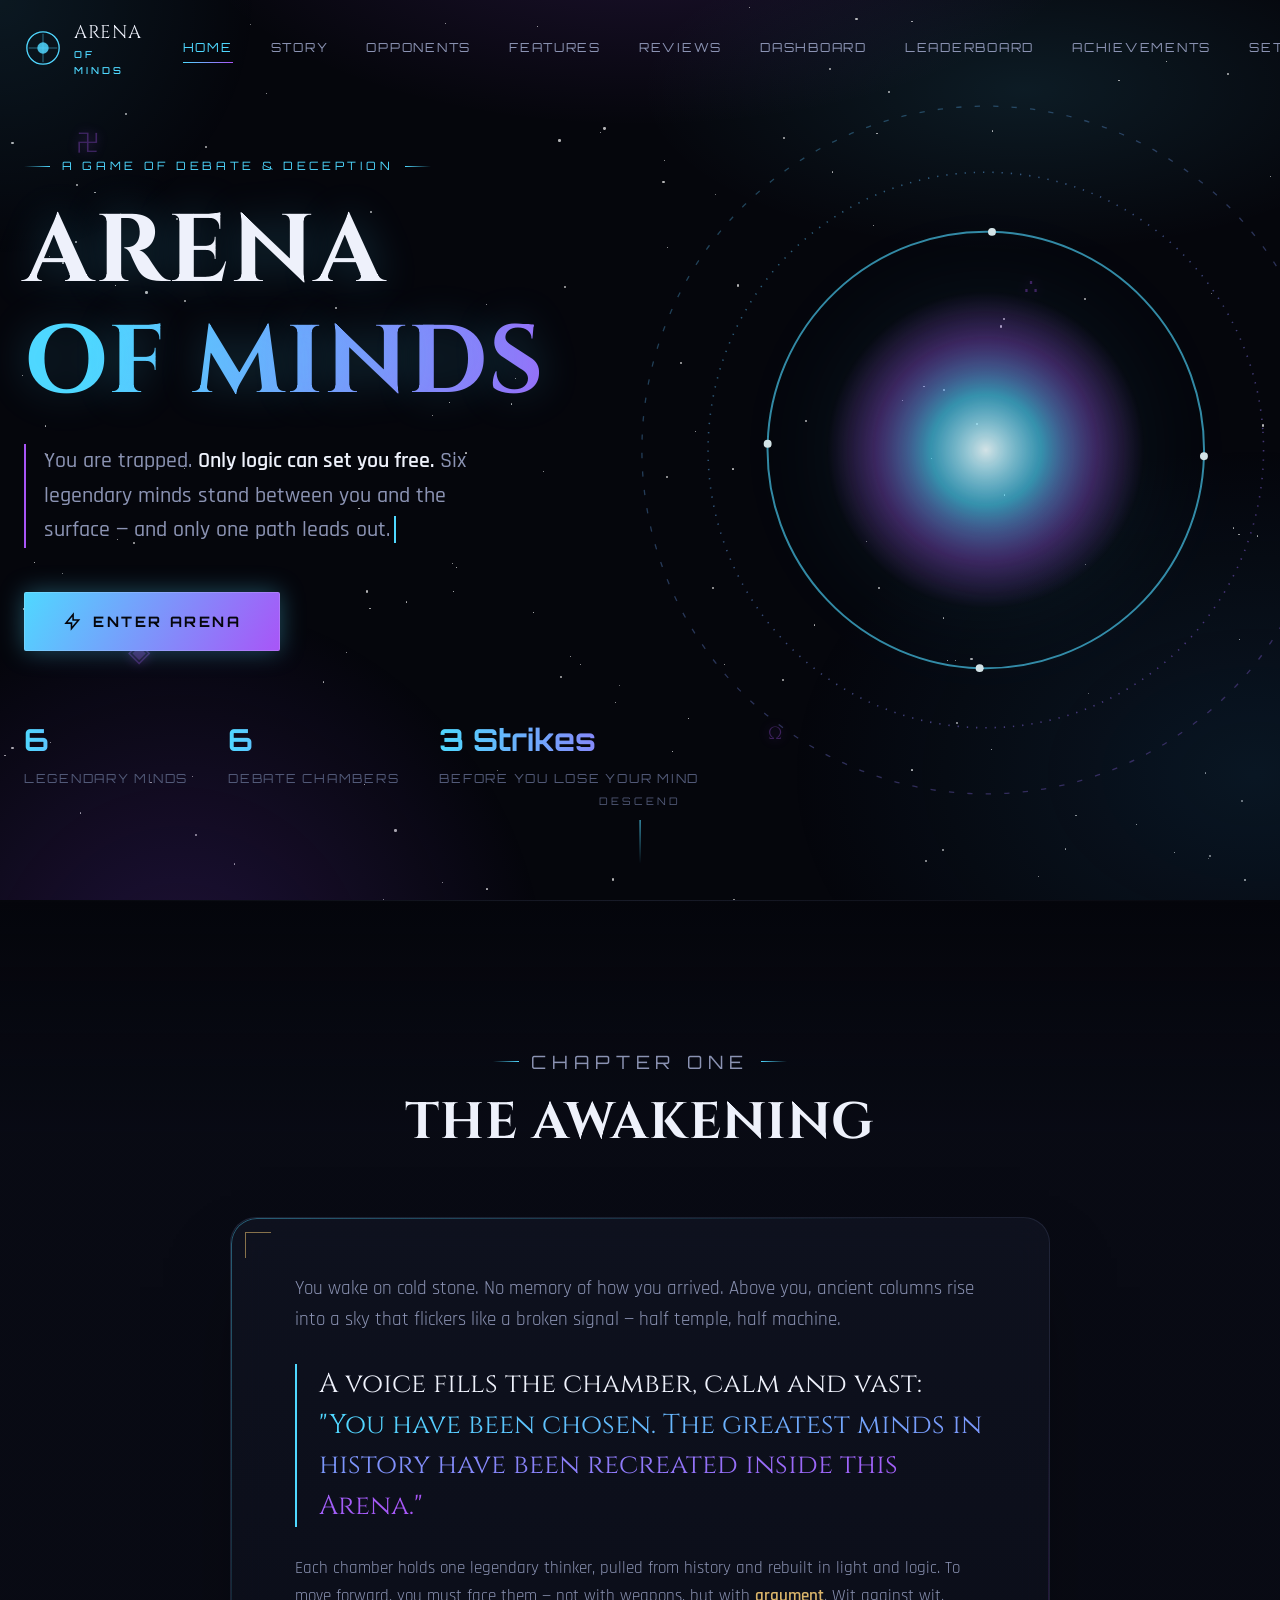
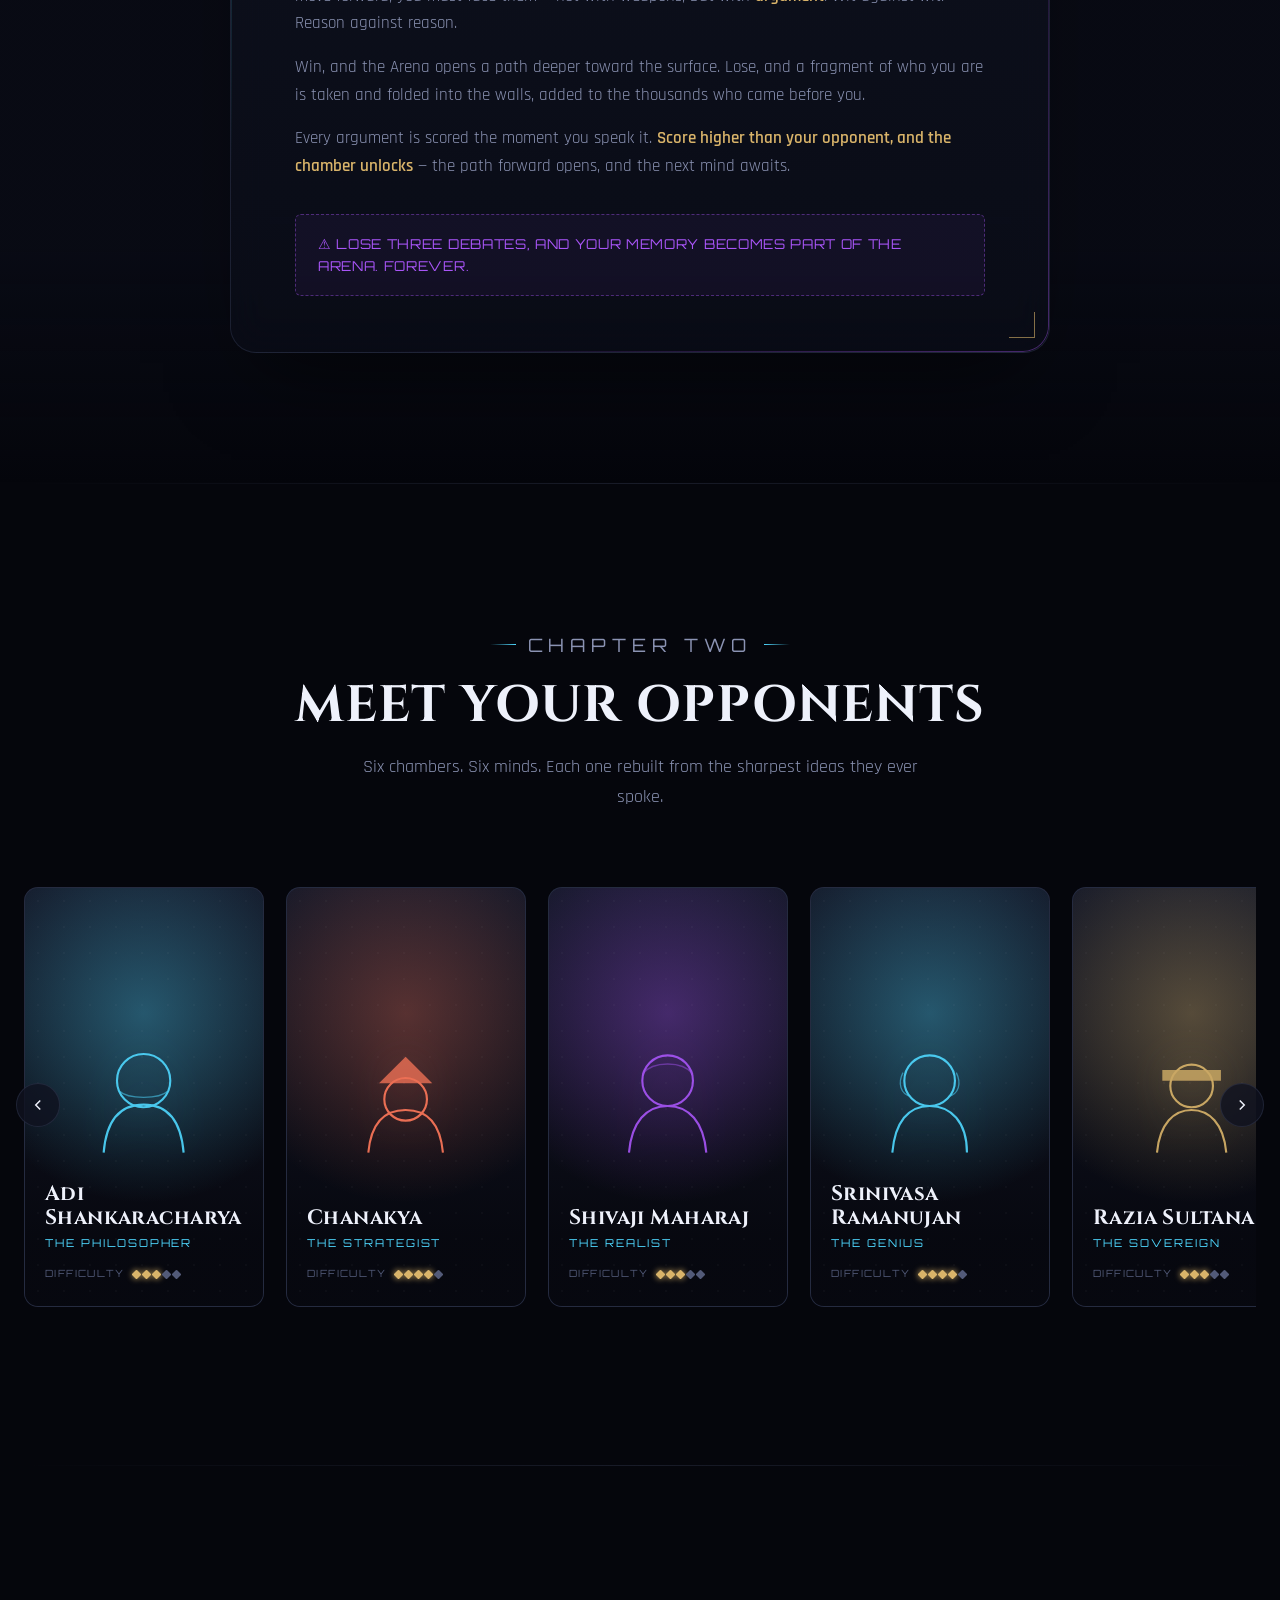
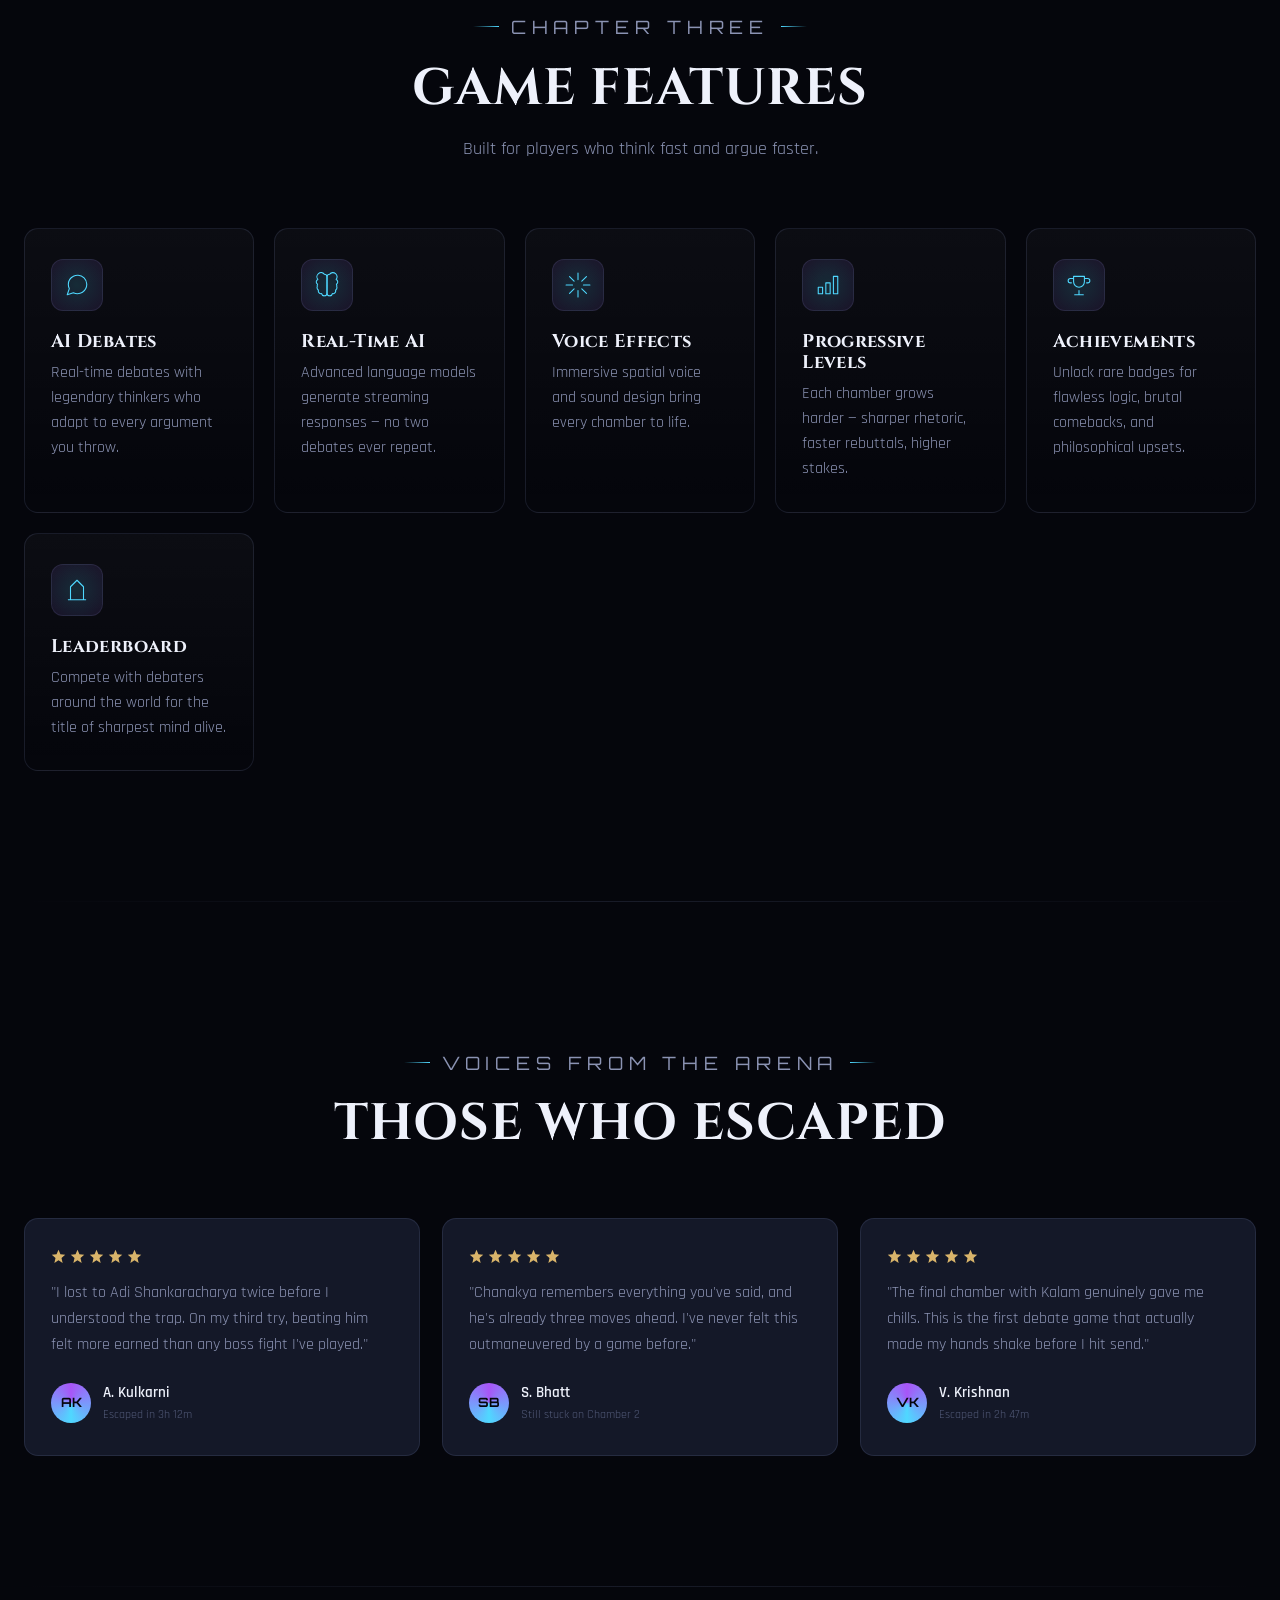
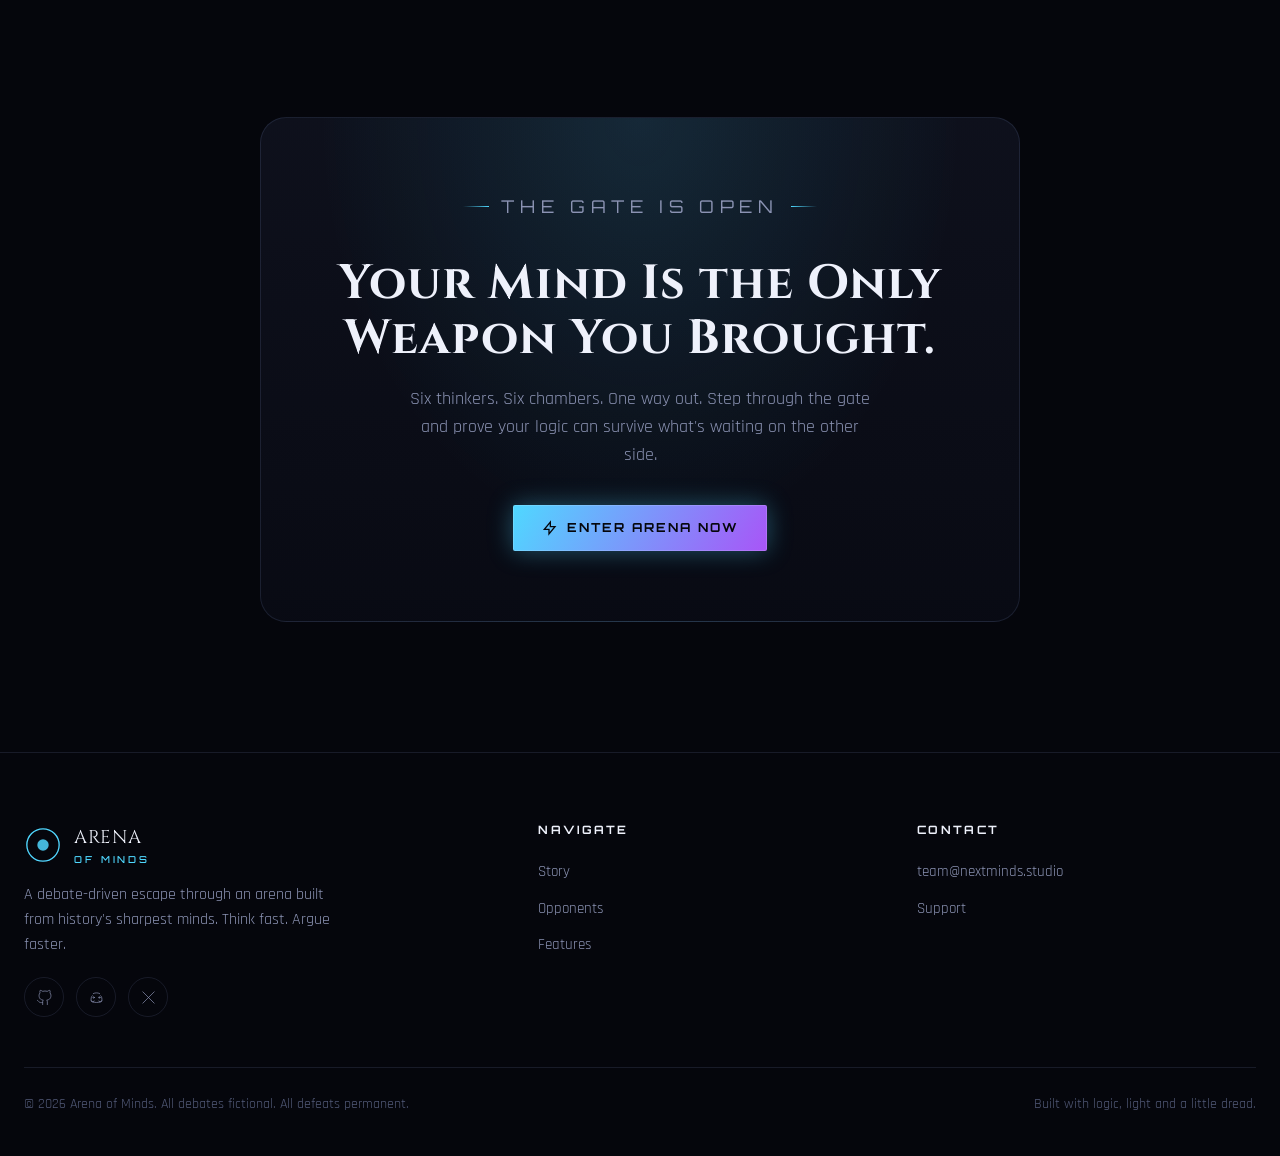
==== commit ddce7297: "Change absolute paths to relative in achievements.html" ====
--- a/frontend/html/index.html
+++ b/frontend/html/index.html
@@ -3,56 +3,474 @@
 <head>
 <meta charset="UTF-8">
 <meta name="viewport" content="width=device-width, initial-scale=1.0">
-<title>Achievements — Arena of Minds</title>
-
+<title>Arena of Minds — You Are Trapped. Only Logic Can Set You Free.</title>
+<meta name="description" content="Wake inside an ancient machine. Defeat history's greatest minds in debate, or become part of the Arena forever.">
+
+<!-- ============================= FONTS ============================= -->
 <link rel="preconnect" href="https://fonts.googleapis.com">
 <link rel="preconnect" href="https://fonts.gstatic.com" crossorigin>
 <link href="https://fonts.googleapis.com/css2?family=Cinzel:wght@500;600;700;900&family=Orbitron:wght@500;600;700&family=Rajdhani:wght@400;500;600;700&display=swap" rel="stylesheet">
 
- <!-- Connect CSS-->
-<link rel="stylesheet" href="../css/achievements.css">
- 
+    <!-- Connect CSS-->
+<link rel="stylesheet" href="../css/index.css">
 </head>
 <body>
-<div id="bg" aria-hidden="true"></div>
-
-<header class="top-nav">
-  <div class="container nav-row">
-    <a class="brand" href="../html/index.html">
-      <svg viewBox="0 0 40 40" fill="none"><circle cx="20" cy="20" r="17" stroke="url(#g1)" stroke-width="1.4"/><circle cx="20" cy="20" r="6" fill="url(#g1)" opacity=".85"/><defs><linearGradient id="g1" x1="0" y1="0" x2="40" y2="40"><stop offset="0" stop-color="#4fd8ff"/><stop offset="1" stop-color="#a855f7"/></linearGradient></defs></svg>
-      Arena of Minds
+
+<a href="#main" class="skip-link">Skip to content</a>
+
+<!-- ============================= LOADER ============================= -->
+<div id="loader">
+  <span class="sr-only" role="status">Loading, please wait. Entering Arena of Minds.</span>
+  <div class="loader-scanline" aria-hidden="true"></div>
+  <div class="boot-sequence" aria-hidden="true">
+    <p class="boot-line line-1">System Online<span>...</span></p>
+    <p class="boot-line line-2">Arena Initializing<span>...</span></p>
+    <p class="boot-line line-3">Searching for worthy challenger<span>...</span></p>
+    <p class="boot-line line-4">Player Found</p>
+    <p class="boot-line line-5">Loading Consciousness<span>...</span><span class="load-bar"><span class="load-bar-fill"></span></span></p>
+    <p class="boot-line line-6">Welcome to the <span class="glow-text">Arena of Minds</span></p>
+  </div>
+</div>
+
+<div id="scroll-progress"></div>
+<div id="cursor-glow" aria-hidden="true"></div>
+
+<!-- ============================= FIXED BACKGROUND ============================= -->
+<div id="bg-fixed" aria-hidden="true">
+  <div id="stars"></div>
+</div>
+
+<!-- ============================= HEADER / NAV ============================= -->
+<header id="site-header">
+  <div class="container nav-inner">
+    <a href="#top" class="brand" aria-label="Arena of Minds — home">
+      <span class="brand-mark" aria-hidden="true">
+        <svg viewBox="0 0 40 40" fill="none">
+          <circle cx="20" cy="20" r="17" stroke="url(#g1)" stroke-width="1.4"/>
+          <path d="M20 5 L20 35 M5 20 L35 20" stroke="url(#g1)" stroke-width="1" opacity=".5"/>
+          <circle cx="20" cy="20" r="6" fill="url(#g1)" opacity=".85"/>
+          <defs>
+            <linearGradient id="g1" x1="0" y1="0" x2="40" y2="40">
+              <stop offset="0" stop-color="#4fd8ff"/>
+              <stop offset="1" stop-color="#a855f7"/>
+            </linearGradient>
+          </defs>
+        </svg>
+      </span>
+      <span>ARENA <small>OF MINDS</small></span>
     </a>
-    <nav class="nav-links" aria-label="Primary">
-      <a href="../html/index.html">Home</a>
+
+    <nav class="nav-links" id="nav-links" aria-label="Primary">
+      <a href="#home" class="active">Home</a>
+      <a href="#story">Story</a>
+      <a href="#opponents">Opponents</a>
+      <a href="#features">Features</a>
+      <a href="#testimonials">Reviews</a>
       <a href="../html/dashboard.html">Dashboard</a>
-      <a href="../html/debateroom.html">Debate</a>
       <a href="../html/leaderboard.html">Leaderboard</a>
-      <a href="../html/achievements.html" class="active">Achievements</a>
+      <a href="../html/achievements.html">Achievements</a>
       <a href="../html/settings.html">Settings</a>
+      <a href="../html/debateroom.html" class="btn btn-primary btn-small nav-cta mobile" data-ripple>Enter Arena</a>
     </nav>
+
+    <a href="../html/debateroom.html" class="btn btn-primary btn-small nav-cta" data-ripple>Enter Arena</a>
+    <button class="nav-toggle" id="nav-toggle" aria-label="Toggle menu" aria-expanded="false" aria-controls="nav-links">
+      <span></span><span></span><span></span>
+    </button>
   </div>
 </header>
 
-<main>
-  <div class="container">
-    <div class="page-head reveal">
-      <p class="eyebrow">Hall of Record</p>
-      <h1>Achievements</h1>
-      <p>Every argument you've won leaves a mark on the Arena. Some are still waiting to be claimed.</p>
-    </div>
-
-    <div class="progress-summary reveal">
-      <span id="summary-text">0 / 5 Unlocked</span>
-      <div class="bar"><div class="fill" id="summary-fill"></div></div>
-    </div>
-
-    <div class="ach-grid" id="ach-grid"></div>
-  </div>
+<main id="main">
+
+<!-- ============================= HERO ============================= -->
+<section class="hero" id="home" aria-label="Introduction">
+  <div class="smoke" aria-hidden="true"></div>
+  <div class="hero-bg" aria-hidden="true">
+    <svg class="hero-gate" viewBox="0 0 600 600" fill="none" role="presentation">
+      <defs>
+        <radialGradient id="gateGlow" cx="50%" cy="50%" r="50%">
+          <stop offset="0%" stop-color="#eafcff" stop-opacity="1"/>
+          <stop offset="35%" stop-color="#4fd8ff" stop-opacity=".7"/>
+          <stop offset="70%" stop-color="#a855f7" stop-opacity=".35"/>
+          <stop offset="100%" stop-color="#a855f7" stop-opacity="0"/>
+        </radialGradient>
+        <linearGradient id="ringGrad" x1="0" y1="0" x2="1" y2="1">
+          <stop offset="0" stop-color="#4fd8ff"/>
+          <stop offset="1" stop-color="#a855f7"/>
+        </linearGradient>
+      </defs>
+      <circle cx="300" cy="300" r="120" fill="url(#gateGlow)"/>
+      <g id="ring-outer" style="transform-origin:300px 300px;">
+        <circle cx="300" cy="300" r="260" stroke="url(#ringGrad)" stroke-width="1" opacity=".35" stroke-dasharray="4 10"/>
+      </g>
+      <g id="ring-mid" style="transform-origin:300px 300px;">
+        <circle cx="300" cy="300" r="210" stroke="url(#ringGrad)" stroke-width="1.2" opacity=".5" stroke-dasharray="1 6"/>
+      </g>
+      <g id="ring-inner" style="transform-origin:300px 300px;">
+        <circle cx="300" cy="300" r="165" stroke="var(--blue-neon)" stroke-width="1.5" opacity=".7"/>
+        <circle cx="300" cy="135" r="3" fill="#eafcff"/>
+        <circle cx="300" cy="465" r="3" fill="#eafcff"/>
+        <circle cx="135" cy="300" r="3" fill="#eafcff"/>
+        <circle cx="465" cy="300" r="3" fill="#eafcff"/>
+      </g>
+    </svg>
+
+    <span class="rune" style="top:14%;left:6%;animation-delay:0s;">卍</span>
+    <span class="rune" style="top:70%;left:10%;animation-delay:2s;font-size:1.8rem;">◈</span>
+    <span class="rune" style="top:30%;left:80%;animation-delay:4s;">∴</span>
+    <span class="rune" style="top:80%;left:60%;animation-delay:1s;font-size:1.1rem;">Ω</span>
+  </div>
+
+  <div class="container">
+    <div class="hero-content reveal in">
+      <p class="eyebrow">A Game of Debate &amp; Deception</p>
+      <h1>ARENA<span class="line2">OF MINDS</span></h1>
+      <p class="hero-sub">You are trapped. <strong>Only logic can set you free.</strong> Six legendary minds stand between you and the surface — <span id="typed-line"></span></p>
+
+      <div class="hero-actions">
+        <a href="../html/debateroom.html" class="btn btn-primary btn-large" data-ripple>
+          <svg width="16" height="16" viewBox="0 0 24 24" fill="none" stroke="currentColor" stroke-width="2" aria-hidden="true"><path d="M14 3v7h7l-9 11v-7H5l9-11z"/></svg>
+          Enter Arena
+        </a>
+      </div>
+
+      <div class="hero-stats" aria-label="Game statistics">
+        <div class="stat"><b data-count="6">0</b><span>Legendary Minds</span></div>
+        <div class="stat"><b data-count="6">0</b><span>Debate Chambers</span></div>
+        <div class="stat"><b data-count="3" data-suffix=" Strikes">0</b><span>Before You Lose Your Mind</span></div>
+      </div>
+    </div>
+  </div>
+
+  <div class="scroll-cue" aria-hidden="true"><span>Descend</span><span class="rail"></span></div>
+</section>
+
+<div class="divider" aria-hidden="true"></div>
+
+<!-- ============================= STORY ============================= -->
+<section id="story" class="story-section" aria-labelledby="story-heading">
+  <div class="container">
+    <div class="section-head reveal">
+      <p class="eyebrow">Chapter One</p>
+      <h2 id="story-heading">The Awakening</h2>
+    </div>
+
+    <div class="story-grid reveal">
+      <div class="story-panel">
+        <span class="story-corner tl" aria-hidden="true"></span>
+        <span class="story-corner br" aria-hidden="true"></span>
+
+        <p class="story-lede">You wake on cold stone. No memory of how you arrived. Above you, ancient columns rise into a sky that flickers like a broken signal — half temple, half machine.</p>
+
+        <p class="story-voice">A voice fills the chamber, calm and vast: <em>"You have been chosen. The greatest minds in history have been recreated inside this Arena."</em></p>
+
+        <div class="story-body">
+          <p>Each chamber holds one legendary thinker, pulled from history and rebuilt in light and logic. To move forward, you must face them — not with weapons, but with <strong>argument</strong>. Wit against wit. Reason against reason.</p>
+          <p>Win, and the Arena opens a path deeper toward the surface. Lose, and a fragment of who you are is taken and folded into the walls, added to the thousands who came before you.</p>
+          <p>Every argument is scored the moment you speak it. <strong>Score higher than your opponent, and the chamber unlocks</strong> — the path forward opens, and the next mind awaits.</p>
+        </div>
+
+        <p class="story-warning">⚠ LOSE THREE DEBATES, AND YOUR MEMORY BECOMES PART OF THE ARENA. FOREVER.</p>
+      </div>
+    </div>
+  </div>
+</section>
+
+<div class="divider" aria-hidden="true"></div>
+
+<!-- ============================= OPPONENTS ============================= -->
+<section id="opponents" aria-labelledby="opponents-heading">
+  <div class="container">
+    <div class="section-head reveal">
+      <p class="eyebrow">Chapter Two</p>
+      <h2 id="opponents-heading">Meet Your Opponents</h2>
+      <p>Six chambers. Six minds. Each one rebuilt from the sharpest ideas they ever spoke.</p>
+    </div>
+
+    <div class="opponents-carousel-wrap reveal">
+      <button class="carousel-btn prev" id="carousel-prev" aria-label="Scroll opponents left">
+        <svg width="18" height="18" viewBox="0 0 24 24" fill="none" stroke="currentColor" stroke-width="2"><path d="M15 18l-6-6 6-6"/></svg>
+      </button>
+
+      <div class="opponents-track" id="opponents-track" tabindex="0" role="list" aria-label="Opponent roster">
+        <!-- Card 1: Adi Shankaracharya -->
+        <article class="opp-card" role="listitem" style="--pc1:rgba(79,216,255,.35)">
+          <div class="opp-portrait" aria-hidden="true">
+            <svg viewBox="0 0 100 100"><circle cx="50" cy="38" r="20" stroke="#4fd8ff" stroke-width="1.6" fill="none"/><path d="M20 92c2-24 12-36 30-36s28 12 30 36" stroke="#4fd8ff" stroke-width="1.6" fill="none"/><path d="M32 46c6 6 30 6 36 0" stroke="#4fd8ff" stroke-width="1" fill="none" opacity=".6"/></svg>
+          </div>
+          <div class="opp-quote">"The self that argues and the self that doubts are one — dissolve that, and your argument follows."</div>
+          <div class="opp-info">
+            <h3 class="opp-name">Adi Shankaracharya</h3>
+            <p class="opp-title">The Philosopher</p>
+            <div class="opp-diff">DIFFICULTY <span class="opp-stars">
+              <i class="filled"></i><i class="filled"></i><i class="filled"></i><i></i><i></i>
+            </span></div>
+          </div>
+        </article>
+
+        <!-- Card 2: Chanakya -->
+        <article class="opp-card" role="listitem" style="--pc1:rgba(255,120,90,.3)">
+          <div class="opp-portrait" aria-hidden="true">
+            <svg viewBox="0 0 100 100"><path d="M30 40 L50 20 L70 40 Z" fill="#ff785a" opacity=".8"/><circle cx="50" cy="52" r="16" stroke="#ff785a" stroke-width="1.6" fill="none"/><path d="M22 92c2-22 12-32 28-32s26 10 28 32" stroke="#ff785a" stroke-width="1.6" fill="none"/></svg>
+          </div>
+          <div class="opp-quote">"The debate is won before either of us speaks a word."</div>
+          <div class="opp-info">
+            <h3 class="opp-name">Chanakya</h3>
+            <p class="opp-title">The Strategist</p>
+            <div class="opp-diff">DIFFICULTY <span class="opp-stars">
+              <i class="filled"></i><i class="filled"></i><i class="filled"></i><i class="filled"></i><i></i>
+            </span></div>
+          </div>
+        </article>
+
+        <!-- Card 3: Shivaji Maharaj -->
+        <article class="opp-card" role="listitem" style="--pc1:rgba(168,85,247,.35)">
+          <div class="opp-portrait" aria-hidden="true">
+            <svg viewBox="0 0 100 100"><circle cx="50" cy="38" r="19" stroke="#a855f7" stroke-width="1.6" fill="none"/><path d="M21 92c2-23 13-35 29-35s27 12 29 35" stroke="#a855f7" stroke-width="1.6" fill="none"/><path d="M31 33c8-10 30-10 38 0" stroke="#a855f7" stroke-width="1.2" opacity=".5" fill="none"/></svg>
+          </div>
+          <div class="opp-quote">"Know the terrain of the argument, and the battle is already won."</div>
+          <div class="opp-info">
+            <h3 class="opp-name">Shivaji Maharaj</h3>
+            <p class="opp-title">The Realist</p>
+            <div class="opp-diff">DIFFICULTY <span class="opp-stars">
+              <i class="filled"></i><i class="filled"></i><i class="filled"></i><i></i><i></i>
+            </span></div>
+          </div>
+        </article>
+
+        <!-- Card 4: Ramanujan -->
+        <article class="opp-card" role="listitem" style="--pc1:rgba(79,216,255,.35)">
+          <div class="opp-portrait" aria-hidden="true">
+            <svg viewBox="0 0 100 100"><circle cx="50" cy="38" r="19" stroke="#4fd8ff" stroke-width="1.6" fill="none"/><path d="M22 92c2-23 12-35 28-35s28 12 28 35" stroke="#4fd8ff" stroke-width="1.6" fill="none"/><path d="M30 32c-4 8-2 16 6 18M70 32c4 8 2 16-6 18" stroke="#4fd8ff" stroke-width="1" opacity=".6" fill="none"/></svg>
+          </div>
+          <div class="opp-quote">"Numbers came to me in dreams. Your argument won't survive daylight."</div>
+          <div class="opp-info">
+            <h3 class="opp-name">Srinivasa Ramanujan</h3>
+            <p class="opp-title">The Genius</p>
+            <div class="opp-diff">DIFFICULTY <span class="opp-stars">
+              <i class="filled"></i><i class="filled"></i><i class="filled"></i><i class="filled"></i><i></i>
+            </span></div>
+          </div>
+        </article>
+
+        <!-- Card 5: Razia Sultana -->
+        <article class="opp-card" role="listitem" style="--pc1:rgba(217,180,106,.35)">
+          <div class="opp-portrait" aria-hidden="true">
+            <svg viewBox="0 0 100 100"><path d="M28 30h44v8H28z" fill="#d9b46a" opacity=".85"/><circle cx="50" cy="42" r="16" stroke="#d9b46a" stroke-width="1.6" fill="none"/><path d="M24 92c2-22 13-32 26-32s24 10 26 32" stroke="#d9b46a" stroke-width="1.6" fill="none"/></svg>
+          </div>
+          <div class="opp-quote">"I claimed a throne no one thought a woman could hold. This debate is nothing."</div>
+          <div class="opp-info">
+            <h3 class="opp-name">Razia Sultana</h3>
+            <p class="opp-title">The Sovereign</p>
+            <div class="opp-diff">DIFFICULTY <span class="opp-stars">
+              <i class="filled"></i><i class="filled"></i><i class="filled"></i><i></i><i></i>
+            </span></div>
+          </div>
+        </article>
+
+        <!-- Card 6: APJ Abdul Kalam -->
+        <article class="opp-card" role="listitem" style="--pc1:rgba(79,216,255,.4)">
+          <div class="opp-portrait" aria-hidden="true">
+            <svg viewBox="0 0 100 100"><circle cx="50" cy="38" r="18" stroke="#4fd8ff" stroke-width="1.6" fill="none"/><path d="M23 92c2-22 12-33 27-33s25 11 27 33" stroke="#4fd8ff" stroke-width="1.6" fill="none"/><path d="M50 8 L54 22 L46 22 Z" fill="#4fd8ff" opacity=".8"/></svg>
+          </div>
+          <div class="opp-quote">"Dream big, but you will need more than dreams to defeat me here."</div>
+          <div class="opp-info">
+            <h3 class="opp-name">APJ Abdul Kalam</h3>
+            <p class="opp-title">The Inventor</p>
+            <div class="opp-diff">DIFFICULTY <span class="opp-stars">
+              <i class="filled"></i><i class="filled"></i><i class="filled"></i><i class="filled"></i><i></i>
+            </span></div>
+          </div>
+        </article>
+      </div>
+
+      <button class="carousel-btn next" id="carousel-next" aria-label="Scroll opponents right">
+        <svg width="18" height="18" viewBox="0 0 24 24" fill="none" stroke="currentColor" stroke-width="2"><path d="M9 18l6-6-6-6"/></svg>
+      </button>
+    </div>
+  </div>
+</section>
+
+<div class="divider" aria-hidden="true"></div>
+
+<!-- ============================= FEATURES ============================= -->
+<section id="features" aria-labelledby="features-heading">
+  <div class="container">
+    <div class="section-head reveal">
+      <p class="eyebrow">Chapter Three</p>
+      <h2 id="features-heading">Game Features</h2>
+      <p>Built for players who think fast and argue faster.</p>
+    </div>
+
+    <div class="features-grid reveal-stagger">
+      <div class="feature-card">
+        <div class="feature-icon"><svg viewBox="0 0 24 24" fill="none" stroke-linecap="round" stroke-linejoin="round"><path d="M21 11.5a8.4 8.4 0 0 1-.9 3.8 8.5 8.5 0 0 1-7.6 4.7 8.4 8.4 0 0 1-3.8-.9L3 21l1.9-5.7a8.4 8.4 0 0 1-.9-3.8 8.5 8.5 0 0 1 4.7-7.6 8.4 8.4 0 0 1 3.8-.9h.5a8.48 8.48 0 0 1 8 8v.5z"/></svg></div>
+        <h3>AI Debates</h3>
+        <p>Real-time debates with legendary thinkers who adapt to every argument you throw.</p>
+      </div>
+      <div class="feature-card">
+        <div class="feature-icon"><svg viewBox="0 0 24 24" fill="none" stroke-linecap="round" stroke-linejoin="round"><path d="M9.5 2A2.5 2.5 0 0 1 12 4.5v15a2.5 2.5 0 0 1-4.96.44 2.5 2.5 0 0 1-2.96-3.08A3 3 0 0 1 3 13.5v-1a3 3 0 0 1 .28-1.28 2.5 2.5 0 0 1 .27-4.4A2.5 2.5 0 0 1 9.5 2z"/><path d="M14.5 2A2.5 2.5 0 0 0 12 4.5v15a2.5 2.5 0 0 0 4.96.44 2.5 2.5 0 0 0 2.96-3.08A3 3 0 0 0 21 13.5v-1a3 3 0 0 0-.28-1.28 2.5 2.5 0 0 0-.27-4.4A2.5 2.5 0 0 0 14.5 2z"/></svg></div>
+        <h3>Real-Time AI</h3>
+        <p>Advanced language models generate streaming responses — no two debates ever repeat.</p>
+      </div>
+      <div class="feature-card">
+        <div class="feature-icon"><svg viewBox="0 0 24 24" fill="none" stroke-linecap="round" stroke-linejoin="round"><path d="M12 1v6M12 17v6M4.2 4.2l4.2 4.2M15.5 15.5l4.3 4.3M1 12h6M17 12h6M4.2 19.8l4.2-4.2M15.5 8.5l4.3-4.3"/></svg></div>
+        <h3>Voice Effects</h3>
+        <p>Immersive spatial voice and sound design bring every chamber to life.</p>
+      </div>
+      <div class="feature-card">
+        <div class="feature-icon"><svg viewBox="0 0 24 24" fill="none" stroke-linecap="round" stroke-linejoin="round"><path d="M3 20h4v-6H3v6zM10 20h4V10h-4v10zM17 20h4V4h-4v16z"/></svg></div>
+        <h3>Progressive Levels</h3>
+        <p>Each chamber grows harder — sharper rhetoric, faster rebuttals, higher stakes.</p>
+      </div>
+      <div class="feature-card">
+        <div class="feature-icon"><svg viewBox="0 0 24 24" fill="none" stroke-linecap="round" stroke-linejoin="round"><path d="M8 21h8M12 17v4M7 4h10v5a5 5 0 0 1-10 0V4zM7 6H4a2 2 0 0 0 0 4h1M17 6h3a2 2 0 0 1 0 4h-1"/></svg></div>
+        <h3>Achievements</h3>
+        <p>Unlock rare badges for flawless logic, brutal comebacks, and philosophical upsets.</p>
+      </div>
+      <div class="feature-card">
+        <div class="feature-icon"><svg viewBox="0 0 24 24" fill="none" stroke-linecap="round" stroke-linejoin="round"><path d="M4 21h16M6 21V9l6-6 6 6v12"/></svg></div>
+        <h3>Leaderboard</h3>
+        <p>Compete with debaters around the world for the title of sharpest mind alive.</p>
+      </div>
+    </div>
+  </div>
+</section>
+
+<div class="divider" aria-hidden="true"></div>
+
+<!-- ============================= TESTIMONIALS ============================= -->
+<section id="testimonials" aria-labelledby="testi-heading">
+  <div class="container">
+    <div class="section-head reveal">
+      <p class="eyebrow">Voices From the Arena</p>
+      <h2 id="testi-heading">Those Who Escaped</h2>
+    </div>
+
+    <div class="testi-grid reveal-stagger">
+      <article class="testi-card">
+        <div class="testi-stars" aria-hidden="true">
+          <svg viewBox="0 0 20 20"><polygon points="10,1 12.6,7 19,7.5 14,12 15.5,18.5 10,15 4.5,18.5 6,12 1,7.5 7.4,7"/></svg>
+          <svg viewBox="0 0 20 20"><polygon points="10,1 12.6,7 19,7.5 14,12 15.5,18.5 10,15 4.5,18.5 6,12 1,7.5 7.4,7"/></svg>
+          <svg viewBox="0 0 20 20"><polygon points="10,1 12.6,7 19,7.5 14,12 15.5,18.5 10,15 4.5,18.5 6,12 1,7.5 7.4,7"/></svg>
+          <svg viewBox="0 0 20 20"><polygon points="10,1 12.6,7 19,7.5 14,12 15.5,18.5 10,15 4.5,18.5 6,12 1,7.5 7.4,7"/></svg>
+          <svg viewBox="0 0 20 20"><polygon points="10,1 12.6,7 19,7.5 14,12 15.5,18.5 10,15 4.5,18.5 6,12 1,7.5 7.4,7"/></svg>
+        </div>
+        <p>"I lost to Adi Shankaracharya twice before I understood the trap. On my third try, beating him felt more earned than any boss fight I've played."</p>
+        <div class="testi-person">
+          <span class="testi-avatar" aria-hidden="true">AK</span>
+          <div><div class="testi-name">A. Kulkarni</div><div class="testi-role">Escaped in 3h 12m</div></div>
+        </div>
+      </article>
+
+      <article class="testi-card">
+        <div class="testi-stars" aria-hidden="true">
+          <svg viewBox="0 0 20 20"><polygon points="10,1 12.6,7 19,7.5 14,12 15.5,18.5 10,15 4.5,18.5 6,12 1,7.5 7.4,7"/></svg>
+          <svg viewBox="0 0 20 20"><polygon points="10,1 12.6,7 19,7.5 14,12 15.5,18.5 10,15 4.5,18.5 6,12 1,7.5 7.4,7"/></svg>
+          <svg viewBox="0 0 20 20"><polygon points="10,1 12.6,7 19,7.5 14,12 15.5,18.5 10,15 4.5,18.5 6,12 1,7.5 7.4,7"/></svg>
+          <svg viewBox="0 0 20 20"><polygon points="10,1 12.6,7 19,7.5 14,12 15.5,18.5 10,15 4.5,18.5 6,12 1,7.5 7.4,7"/></svg>
+          <svg viewBox="0 0 20 20"><polygon points="10,1 12.6,7 19,7.5 14,12 15.5,18.5 10,15 4.5,18.5 6,12 1,7.5 7.4,7"/></svg>
+        </div>
+        <p>"Chanakya remembers everything you've said, and he's already three moves ahead. I've never felt this outmaneuvered by a game before."</p>
+        <div class="testi-person">
+          <span class="testi-avatar" aria-hidden="true">SB</span>
+          <div><div class="testi-name">S. Bhatt</div><div class="testi-role">Still stuck on Chamber 2</div></div>
+        </div>
+      </article>
+
+      <article class="testi-card">
+        <div class="testi-stars" aria-hidden="true">
+          <svg viewBox="0 0 20 20"><polygon points="10,1 12.6,7 19,7.5 14,12 15.5,18.5 10,15 4.5,18.5 6,12 1,7.5 7.4,7"/></svg>
+          <svg viewBox="0 0 20 20"><polygon points="10,1 12.6,7 19,7.5 14,12 15.5,18.5 10,15 4.5,18.5 6,12 1,7.5 7.4,7"/></svg>
+          <svg viewBox="0 0 20 20"><polygon points="10,1 12.6,7 19,7.5 14,12 15.5,18.5 10,15 4.5,18.5 6,12 1,7.5 7.4,7"/></svg>
+          <svg viewBox="0 0 20 20"><polygon points="10,1 12.6,7 19,7.5 14,12 15.5,18.5 10,15 4.5,18.5 6,12 1,7.5 7.4,7"/></svg>
+          <svg viewBox="0 0 20 20"><polygon points="10,1 12.6,7 19,7.5 14,12 15.5,18.5 10,15 4.5,18.5 6,12 1,7.5 7.4,7"/></svg>
+        </div>
+        <p>"The final chamber with Kalam genuinely gave me chills. This is the first debate game that actually made my hands shake before I hit send."</p>
+        <div class="testi-person">
+          <span class="testi-avatar" aria-hidden="true">VK</span>
+          <div><div class="testi-name">V. Krishnan</div><div class="testi-role">Escaped in 2h 47m</div></div>
+        </div>
+      </article>
+    </div>
+  </div>
+</section>
+
+<div class="divider" aria-hidden="true"></div>
+
+<!-- ============================= FINAL CTA ============================= -->
+<section id="enter" class="final-cta" aria-labelledby="cta-heading">
+  <div class="container">
+    <div class="final-cta-panel reveal">
+      <p class="eyebrow">The Gate Is Open</p>
+      <h2 id="cta-heading">Your Mind Is the Only Weapon You Brought.</h2>
+      <p>Six thinkers. Six chambers. One way out. Step through the gate and prove your logic can survive what's waiting on the other side.</p>
+      <a href="../html/debateroom.html" class="btn btn-primary" data-ripple>
+        <svg width="16" height="16" viewBox="0 0 24 24" fill="none" stroke="currentColor" stroke-width="2" aria-hidden="true"><path d="M14 3v7h7l-9 11v-7H5l9-11z"/></svg>
+        Enter Arena Now
+      </a>
+    </div>
+  </div>
+</section>
+
 </main>
 
-<footer>© 2026 Arena of Minds. Achievement data is tracked locally for this session.</footer>
-<!-- Connect Javascript-->
-<script src="../js/achievements.js"></script>
+<!-- ============================= FOOTER ============================= -->
+<footer>
+  <div class="container">
+    <div class="footer-grid">
+      <div class="footer-brand">
+        <a href="#top" class="brand" aria-label="Arena of Minds — home">
+          <span class="brand-mark" aria-hidden="true">
+            <svg viewBox="0 0 40 40" fill="none">
+              <circle cx="20" cy="20" r="17" stroke="url(#g2)" stroke-width="1.4"/>
+              <circle cx="20" cy="20" r="6" fill="url(#g2)" opacity=".85"/>
+              <defs><linearGradient id="g2" x1="0" y1="0" x2="40" y2="40"><stop offset="0" stop-color="#4fd8ff"/><stop offset="1" stop-color="#a855f7"/></linearGradient></defs>
+            </svg>
+          </span>
+          <span>ARENA <small>OF MINDS</small></span>
+        </a>
+        <p>A debate-driven escape through an arena built from history's sharpest minds. Think fast. Argue faster.</p>
+        <div class="social-row">
+          <a href="#" class="social-icon" aria-label="GitHub">
+            <svg viewBox="0 0 24 24" fill="none" stroke-linecap="round" stroke-linejoin="round"><path d="M9 19c-5 1.5-5-2.5-7-3m14 6v-3.9a3.1 3.1 0 0 0-.9-2.5c3-.3 6-1.5 6-6.6a5 5 0 0 0-1.4-3.5 4.6 4.6 0 0 0-.1-3.5s-1.1-.4-3.6 1.3a12.4 12.4 0 0 0-6.6 0C6.9 1.6 5.8 2 5.8 2a4.6 4.6 0 0 0-.1 3.5A5 5 0 0 0 4.3 9c0 5.1 3 6.3 6 6.6a3.1 3.1 0 0 0-.9 2.4V22"/></svg>
+          </a>
+          <a href="#" class="social-icon" aria-label="Discord">
+            <svg viewBox="0 0 24 24" fill="none" stroke-linecap="round" stroke-linejoin="round"><path d="M9 12a1 1 0 1 1-2 0 1 1 0 0 1 2 0zM17 12a1 1 0 1 1-2 0 1 1 0 0 1 2 0z"/><path d="M7.5 6.5C9 5.7 10.4 5.5 12 5.5s3 .2 4.5 1M4.5 17c1 .8 3 1.5 3 1.5l1-1.7M19.5 17c-1 .8-3 1.5-3 1.5l-1-1.7M6 9.5C4.5 11 4 13.5 4.5 17c1.6 1.2 4 2 7.5 2s5.9-.8 7.5-2c.5-3.5 0-6-1.5-7.5"/></svg>
+          </a>
+          <a href="#" class="social-icon" aria-label="X (Twitter)">
+            <svg viewBox="0 0 24 24" fill="none" stroke-linecap="round" stroke-linejoin="round"><path d="M4 4l16 16M20 4L4 20"/></svg>
+          </a>
+        </div>
+      </div>
+
+      <div class="footer-col">
+        <h4>Navigate</h4>
+        <a href="#story">Story</a>
+        <a href="#opponents">Opponents</a>
+        <a href="#features">Features</a>
+      </div>
+
+      <div class="footer-col">
+        <h4>Contact</h4>
+        <a href="mailto:team@nextminds.studio">team@nextminds.studio</a>
+        <a href="#">Support</a>
+      </div>
+    </div>
+
+    <div class="footer-bottom">
+      <span>© 2026 Arena of Minds. All debates fictional. All defeats permanent.</span>
+      <span>Built with logic, light and a little dread.</span>
+    </div>
+  </div>
+</footer>
+
+<button id="back-to-top" aria-label="Back to top">
+  <svg viewBox="0 0 24 24" fill="none" stroke="currentColor" stroke-width="2" stroke-linecap="round" stroke-linejoin="round"><path d="M18 15l-6-6-6 6"/></svg>
+</button>
+
+ <!-- Connect Javascript-->
+<script src="../js/index.js"></script>
 
 </body>
 </html>
--- a/frontend/css/index.css
+++ b/frontend/css/index.css
@@ -0,0 +1,658 @@
+
+/* =========================================================================
+   ARENA OF MINDS — DESIGN TOKENS
+   Palette:
+     --void        #05060c   deepest background, between the stars
+     --stone-deep  #0c0f1c   arena stone / panel background
+     --stone       #161a2c   raised panel surface
+     --blue-neon   #4fd8ff   the "logic" glow — cool, clinical, electric
+     --violet-neon #a855f7   the "mind" glow — the thinkers, the unknown
+     --gold-relic  #d9b46a   ancient carvings, worn stone, relic light
+     --ink-hi      #eef1fb   primary text
+     --ink-lo      #8b93b3   secondary text
+   Type:
+     Display  — Cinzel        (chiseled stone / ancient inscription)
+     UI/Label — Orbitron      (arena HUD, terminal, futuristic overlay)
+     Body     — Rajdhani      (angular, readable, sci-fi adjacent)
+   Signature element: "The Gate" — a layered concentric portal in the hero
+   built from rotating conic + radial gradients, ringed with carved runes,
+   that visually reappears (smaller, quieter) as a motif across sections.
+   ========================================================================= */
+:root{
+  --void:#05060c;
+  --stone-deep:#0b0e1a;
+  --stone:#141828;
+  --stone-hi:#1c2136;
+  --blue-neon:#4fd8ff;
+  --blue-dim:#2a6f8a;
+  --violet-neon:#a855f7;
+  --violet-dim:#5b3080;
+  --gold-relic:#d9b46a;
+  --ink-hi:#eef1fb;
+  --ink-lo:#8b93b3;
+  --ink-faint:#525a78;
+  --line:rgba(143,159,214,0.14);
+  --radius-s:6px;
+  --radius-m:14px;
+  --radius-l:26px;
+  --ease:cubic-bezier(.16,.8,.28,1);
+  --font-display:'Cinzel',serif;
+  --font-ui:'Orbitron',sans-serif;
+  --font-body:'Rajdhani',sans-serif;
+}
+
+*,*::before,*::after{box-sizing:border-box;margin:0;padding:0;}
+html{scroll-behavior:smooth;overflow-x:hidden;}
+body{
+  background:var(--void);
+  color:var(--ink-hi);
+  font-family:var(--font-body);
+  font-size:18px;
+  line-height:1.6;
+  -webkit-font-smoothing:antialiased;
+  cursor:default;
+}
+img,svg{display:block;max-width:100%;}
+a{color:inherit;text-decoration:none;}
+ul{list-style:none;}
+button{font-family:inherit;cursor:pointer;border:none;background:none;color:inherit;}
+h1,h2,h3,h4{font-family:var(--font-display);font-weight:700;letter-spacing:.02em;line-height:1.15;}
+::selection{background:var(--violet-neon);color:var(--void);}
+
+/* Respect reduced motion everywhere */
+@media (prefers-reduced-motion: reduce){
+  *,*::before,*::after{animation-duration:.001ms !important;animation-iteration-count:1 !important;transition-duration:.001ms !important;scroll-behavior:auto !important;}
+}
+
+/* Focus visibility for keyboard nav */
+a:focus-visible,button:focus-visible,[tabindex]:focus-visible{
+  outline:2px solid var(--blue-neon);
+  outline-offset:3px;
+  border-radius:4px;
+}
+
+.container{width:min(1240px,100% - 48px);margin-inline:auto;}
+.eyebrow{
+  font-family:var(--font-ui);
+  font-size:.72rem;
+  letter-spacing:.32em;
+  text-transform:uppercase;
+  color:var(--blue-neon);
+  display:inline-flex;
+  align-items:center;
+  gap:12px;
+}
+.eyebrow::before,.eyebrow::after{content:'';width:26px;height:1px;background:linear-gradient(90deg,transparent,var(--blue-neon));}
+.eyebrow::after{background:linear-gradient(90deg,var(--blue-neon),transparent);}
+
+.section-head{text-align:center;margin-bottom:64px;}
+.section-head h2{font-size:clamp(2rem,4.5vw,3.2rem);margin-top:18px;color:var(--ink-hi);text-transform:uppercase;}
+.section-head p{color:var(--ink-lo);max-width:560px;margin:16px auto 0;font-size:1.15rem;}
+
+.glow-text{
+  background:linear-gradient(90deg,var(--blue-neon),var(--violet-neon));
+  -webkit-background-clip:text;
+  background-clip:text;
+  color:transparent;
+}
+
+/* ===================== AMBIENT BACKGROUND LAYERS ===================== */
+#bg-fixed{
+  position:fixed;inset:0;z-index:0;pointer-events:none;overflow:hidden;
+  background:
+    radial-gradient(ellipse 60% 40% at 50% -10%, rgba(168,85,247,.16), transparent 60%),
+    radial-gradient(ellipse 50% 30% at 80% 10%, rgba(79,216,255,.10), transparent 60%),
+    var(--void);
+}
+#stars{position:absolute;inset:0;}
+.star{position:absolute;background:#fff;border-radius:50%;opacity:.7;animation:twinkle linear infinite;}
+@keyframes twinkle{0%,100%{opacity:.15;}50%{opacity:.9;}}
+
+#cursor-glow{
+  position:fixed;top:0;left:0;width:520px;height:520px;border-radius:50%;
+  background:radial-gradient(circle,rgba(79,216,255,.09),transparent 70%);
+  pointer-events:none;z-index:1;transform:translate(-50%,-50%);
+  transition:opacity .3s ease;
+  will-change:transform;
+}
+
+/* Scroll progress bar */
+#scroll-progress{
+  position:fixed;top:0;left:0;height:3px;width:0%;
+  background:linear-gradient(90deg,var(--blue-neon),var(--violet-neon));
+  z-index:999;box-shadow:0 0 12px var(--blue-neon);
+  transition:width .08s linear;
+}
+
+/* ===================== CINEMATIC BOOT INTRO =====================
+   Pure-CSS timeline: every line is an absolutely-positioned element
+   that fades in / holds / fades out on its own animation-delay, so
+   the whole sequence plays without any JS timers. JS only removes
+   the scroll-lock once the exit animation finishes. Timeline (s):
+     0.3  SYSTEM ONLINE...
+     2.2  ARENA INITIALIZING...
+     4.1  Searching for worthy challenger...
+     6.3  Player Found
+     7.8  Loading Consciousness...  (progress bar)
+    10.2  WELCOME TO THE ARENA OF MINDS (holds)
+    12.0  whole screen fades to reveal the site
+   =================================================================*/
+#loader{
+  position:fixed;inset:0;z-index:1000;background:#000;
+  display:flex;align-items:center;justify-content:center;overflow:hidden;
+  animation:loader-exit 1.2s ease forwards;
+  animation-delay:12s;
+}
+html.intro-lock,html.intro-lock body{overflow:hidden;height:100%;}
+
+@keyframes loader-exit{
+  0%{opacity:1;visibility:visible;}
+  99%{visibility:visible;}
+  100%{opacity:0;visibility:hidden;pointer-events:none;}
+}
+
+/* faint vignette + scanline sweep for atmosphere */
+#loader::before{
+  content:'';position:absolute;inset:0;
+  background:radial-gradient(ellipse 70% 60% at 50% 50%, rgba(79,216,255,.06), transparent 70%);
+}
+.loader-scanline{
+  position:absolute;left:0;right:0;height:2px;top:0;
+  background:linear-gradient(90deg,transparent,rgba(79,216,255,.7),transparent);
+  animation:scan-sweep 3.4s linear infinite;
+  opacity:.55;
+}
+@keyframes scan-sweep{0%{transform:translateY(-10vh);}100%{transform:translateY(110vh);}}
+
+.boot-sequence{position:relative;width:100%;height:100%;}
+
+.boot-line{
+  position:absolute;left:50%;top:50%;
+  transform:translate(-50%,-50%);
+  margin:0;opacity:0;white-space:nowrap;
+  font-family:var(--font-ui);letter-spacing:.22em;text-transform:uppercase;
+  font-size:clamp(.8rem,2.4vw,1.05rem);
+  color:var(--blue-neon);
+  text-shadow:0 0 16px rgba(79,216,255,.65);
+  animation:boot-cycle 1.7s ease forwards;
+  animation-fill-mode:both;
+}
+@keyframes boot-cycle{
+  0%{opacity:0;transform:translate(-50%,-46%);filter:blur(3px);}
+  12%{opacity:1;transform:translate(-50%,-50%);filter:blur(0);}
+  82%{opacity:1;transform:translate(-50%,-50%);filter:blur(0);}
+  100%{opacity:0;transform:translate(-50%,-54%);filter:blur(3px);}
+}
+/* first line gets a subtle terminal flicker layered on top */
+@keyframes boot-cycle-glitch{
+  0%{opacity:0;filter:blur(3px);}
+  12%{opacity:1;filter:blur(0);}
+  14%{opacity:.4;}
+  16%{opacity:1;}
+  38%{opacity:1;}
+  40%{opacity:.5;}
+  42%{opacity:1;}
+  82%{opacity:1;}
+  100%{opacity:0;filter:blur(3px);}
+}
+
+.boot-line.line-1{ animation-name:boot-cycle-glitch; animation-delay:.3s; animation-duration:1.7s; }
+.boot-line.line-2{ animation-delay:2.2s; animation-duration:1.7s; }
+.boot-line.line-3{ animation-delay:4.1s; animation-duration:2.0s; }
+.boot-line.line-4{
+  animation-delay:6.3s; animation-duration:1.3s;
+  font-family:var(--font-display);letter-spacing:.08em;font-size:clamp(1.1rem,3vw,1.6rem);
+  color:var(--ink-hi);text-shadow:0 0 22px rgba(168,85,247,.7);
+}
+.boot-line.line-5{ animation-delay:7.8s; animation-duration:2.2s; }
+
+.load-bar{
+  display:inline-block;width:130px;height:3px;margin-left:16px;vertical-align:middle;
+  background:rgba(255,255,255,.08);border-radius:2px;overflow:hidden;position:relative;top:-2px;
+}
+.load-bar-fill{
+  display:block;height:100%;width:0%;
+  background:linear-gradient(90deg,var(--blue-neon),var(--violet-neon));
+  animation:bar-fill 1.6s ease forwards;animation-delay:8.1s;
+}
+@keyframes bar-fill{0%{width:0%;}100%{width:100%;}}
+
+.boot-line.line-6{
+  animation-name:boot-final;animation-delay:10.2s;animation-duration:1.6s;animation-fill-mode:both;
+  font-family:var(--font-display);text-transform:uppercase;
+  font-size:clamp(1.3rem,4.4vw,2.4rem);white-space:normal;text-align:center;
+  max-width:80vw;letter-spacing:.06em;color:var(--ink-hi);text-shadow:none;
+}
+.boot-line.line-6 .glow-text{filter:drop-shadow(0 0 18px rgba(168,85,247,.55));}
+@keyframes boot-final{
+  0%{opacity:0;transform:translate(-50%,-50%) scale(.92);filter:blur(4px);}
+  35%{opacity:1;transform:translate(-50%,-50%) scale(1);filter:blur(0);}
+  100%{opacity:1;transform:translate(-50%,-50%) scale(1);filter:blur(0);}
+}
+
+@media (prefers-reduced-motion: reduce){
+  .loader-scanline{display:none;}
+  .boot-line{animation:none !important;opacity:0;}
+  .boot-line.line-6{opacity:1;transform:translate(-50%,-50%);}
+  .load-bar-fill{animation:none;width:100%;}
+  #loader{animation:loader-exit .6s ease forwards;animation-delay:1s;}
+}
+
+/* ===================== SKIP LINK ===================== */
+.skip-link{
+  position:absolute;left:-999px;top:0;background:var(--stone);color:var(--ink-hi);
+  padding:12px 20px;z-index:1001;border-radius:0 0 8px 0;
+}
+.skip-link:focus{left:0;}
+
+/* ===================== NAVBAR ===================== */
+header{
+  position:fixed;top:0;left:0;right:0;z-index:100;
+  padding:18px 0;
+  transition:background .4s var(--ease), padding .4s var(--ease), border-color .4s var(--ease);
+  border-bottom:1px solid transparent;
+}
+header.scrolled{
+  background:rgba(5,6,12,.82);
+  backdrop-filter:blur(16px) saturate(140%);
+  -webkit-backdrop-filter:blur(16px) saturate(140%);
+  padding:12px 0;
+  border-bottom:1px solid var(--line);
+}
+.nav-inner{display:flex;align-items:center;justify-content:space-between;gap:24px;}
+.brand{display:flex;align-items:center;gap:12px;font-family:var(--font-display);font-size:1.15rem;letter-spacing:.06em;}
+.brand-mark{
+  width:38px;height:38px;position:relative;flex:0 0 auto;
+}
+.brand-mark svg{width:100%;height:100%;}
+.brand small{display:block;font-family:var(--font-ui);font-size:.6rem;letter-spacing:.3em;color:var(--blue-neon);font-weight:500;}
+
+.nav-links{display:flex;gap:6px;align-items:center;}
+.nav-links a{
+  position:relative;font-family:var(--font-ui);font-size:.78rem;letter-spacing:.14em;
+  text-transform:uppercase;padding:10px 16px;color:var(--ink-lo);
+  transition:color .25s ease;
+}
+.nav-links a::after{
+  content:'';position:absolute;left:16px;right:16px;bottom:5px;height:1px;
+  background:linear-gradient(90deg,var(--blue-neon),var(--violet-neon));
+  transform:scaleX(0);transform-origin:left;transition:transform .3s var(--ease);
+}
+.nav-links a:hover,.nav-links a:focus-visible{color:var(--ink-hi);}
+.nav-links a:hover::after,.nav-links a:focus-visible::after,.nav-links a.active::after{transform:scaleX(1);}
+.nav-links a.active{color:var(--blue-neon);}
+
+.btn{
+  position:relative;overflow:hidden;
+  font-family:var(--font-ui);font-size:.78rem;letter-spacing:.16em;text-transform:uppercase;
+  padding:13px 28px;border-radius:2px;display:inline-flex;align-items:center;gap:10px;
+  transition:transform .25s var(--ease), box-shadow .25s var(--ease), border-color .25s var(--ease);
+  isolation:isolate;
+}
+.btn:active{transform:translateY(1px) scale(.98);}
+.btn-primary{
+  color:var(--void);background:linear-gradient(120deg,var(--blue-neon),var(--violet-neon));
+  box-shadow:0 0 24px rgba(79,216,255,.35), 0 0 0 1px rgba(255,255,255,.15) inset;
+  font-weight:700;
+}
+.btn-primary:hover{box-shadow:0 0 40px rgba(168,85,247,.55), 0 0 0 1px rgba(255,255,255,.25) inset;transform:translateY(-2px);}
+.btn-ghost{
+  color:var(--ink-hi);border:1px solid var(--line);background:rgba(255,255,255,.02);
+}
+.btn-ghost:hover{border-color:var(--blue-neon);box-shadow:0 0 20px rgba(79,216,255,.18);transform:translateY(-2px);}
+.btn-small{padding:9px 18px;font-size:.68rem;}
+.btn-large{padding:18px 38px;font-size:.9rem;letter-spacing:.18em;gap:12px;}
+.btn-large svg{width:19px;height:19px;}
+
+.nav-cta{display:none;}
+@media(min-width:900px){.nav-cta{display:inline-flex;}}
+
+.ripple{position:absolute;border-radius:50%;background:rgba(255,255,255,.45);transform:scale(0);animation:ripple-anim .6s ease-out;pointer-events:none;}
+@keyframes ripple-anim{to{transform:scale(3.2);opacity:0;}}
+
+.nav-toggle{
+  display:flex;flex-direction:column;gap:5px;padding:8px;z-index:110;
+}
+.nav-toggle span{width:24px;height:2px;background:var(--ink-hi);transition:transform .3s ease, opacity .3s ease;}
+@media(min-width:900px){.nav-toggle{display:none;}}
+@media(max-width:899px){
+  .nav-links{
+    position:fixed;inset:0 0 0 auto;width:min(300px,80%);height:100vh;
+    background:rgba(8,10,20,.98);backdrop-filter:blur(20px);
+    flex-direction:column;justify-content:center;align-items:flex-start;padding:40px;gap:8px;
+    transform:translateX(100%);transition:transform .45s var(--ease);
+    border-left:1px solid var(--line);
+  }
+  .nav-links.open{transform:translateX(0);}
+  .nav-links a{font-size:1rem;padding:14px 8px;width:100%;}
+  .nav-cta.mobile{display:inline-flex;margin-top:20px;}
+}
+
+/* ===================== HERO ===================== */
+.hero{
+  position:relative;min-height:100vh;display:flex;align-items:center;
+  padding:140px 0 100px;overflow:hidden;
+}
+.hero-bg{position:absolute;inset:0;z-index:0;}
+.hero-gate{
+  position:absolute;right:-8%;top:50%;transform:translateY(-50%);
+  width:min(62vw,900px);aspect-ratio:1/1;opacity:.9;
+  filter:drop-shadow(0 0 60px rgba(79,216,255,.25));
+}
+@media(max-width:1000px){.hero-gate{opacity:.35;right:-30%;}}
+
+.smoke{
+  position:absolute;inset:-10% -10%;
+  background:
+    radial-gradient(ellipse 40% 60% at 20% 100%, rgba(80,40,140,.35), transparent 60%),
+    radial-gradient(ellipse 50% 50% at 90% 80%, rgba(20,60,90,.3), transparent 60%);
+  animation:smoke-drift 22s ease-in-out infinite alternate;
+  z-index:0;
+}
+@keyframes smoke-drift{0%{transform:translateX(-2%) translateY(0);}100%{transform:translateX(3%) translateY(-2%);}}
+
+.hero-content{position:relative;z-index:2;max-width:680px;}
+.hero .eyebrow{margin-bottom:22px;}
+.hero h1{
+  font-size:clamp(3rem,8vw,6rem);
+  text-transform:uppercase;
+  color:var(--ink-hi);
+  text-shadow:0 0 40px rgba(79,216,255,.25);
+}
+.hero h1 .line2{
+  display:block;
+  background:linear-gradient(100deg,var(--blue-neon) 10%,var(--violet-neon) 90%);
+  -webkit-background-clip:text;background-clip:text;color:transparent;
+}
+.hero-sub{
+  margin-top:26px;font-size:clamp(1.05rem,2vw,1.35rem);color:var(--ink-lo);
+  max-width:460px;font-weight:500;border-left:2px solid var(--violet-neon);padding-left:18px;
+}
+.hero-sub strong{color:var(--ink-hi);font-weight:600;}
+.hero-actions{display:flex;gap:16px;margin-top:44px;flex-wrap:wrap;}
+
+.hero-stats{
+  display:flex;gap:40px;margin-top:64px;flex-wrap:wrap;
+}
+.stat b{
+  display:block;font-family:var(--font-ui);font-size:1.9rem;color:var(--ink-hi);
+  background:linear-gradient(90deg,var(--blue-neon),var(--violet-neon));
+  -webkit-background-clip:text;background-clip:text;color:transparent;
+}
+.stat span{font-size:.78rem;letter-spacing:.14em;text-transform:uppercase;color:var(--ink-faint);font-family:var(--font-ui);}
+
+.scroll-cue{
+  position:absolute;bottom:36px;left:50%;transform:translateX(-50%);z-index:2;
+  display:flex;flex-direction:column;align-items:center;gap:10px;color:var(--ink-faint);
+  font-family:var(--font-ui);font-size:.65rem;letter-spacing:.3em;text-transform:uppercase;
+}
+.scroll-cue .rail{width:1px;height:44px;background:linear-gradient(var(--blue-neon),transparent);position:relative;overflow:hidden;}
+.scroll-cue .rail::after{content:'';position:absolute;top:-20px;left:0;width:100%;height:20px;background:linear-gradient(var(--ink-hi),transparent);animation:cue-drop 1.8s ease-in-out infinite;}
+@keyframes cue-drop{0%{top:-20px;}100%{top:44px;}}
+
+/* Floating rune glyphs */
+.rune{
+  position:absolute;font-family:var(--font-display);color:var(--violet-neon);
+  opacity:.35;font-size:1.4rem;animation:float-rune 9s ease-in-out infinite;pointer-events:none;
+  text-shadow:0 0 12px currentColor;
+}
+@keyframes float-rune{0%,100%{transform:translateY(0) rotate(0deg);}50%{transform:translateY(-22px) rotate(8deg);}}
+
+/* ===================== SECTION SPACING ===================== */
+section{position:relative;z-index:1;padding:130px 0;}
+.divider{
+  width:min(1240px,100% - 48px);margin:0 auto;height:1px;
+  background:linear-gradient(90deg,transparent,var(--line),transparent);
+}
+
+/* reveal-on-scroll base */
+.reveal{opacity:0;transform:translateY(36px);transition:opacity .9s var(--ease), transform .9s var(--ease);}
+.reveal.in{opacity:1;transform:translateY(0);}
+.reveal-stagger > *{opacity:0;transform:translateY(30px);transition:opacity .7s var(--ease), transform .7s var(--ease);}
+.reveal-stagger.in > *{opacity:1;transform:translateY(0);}
+.reveal-stagger.in > *:nth-child(1){transition-delay:.05s;}
+.reveal-stagger.in > *:nth-child(2){transition-delay:.12s;}
+.reveal-stagger.in > *:nth-child(3){transition-delay:.19s;}
+.reveal-stagger.in > *:nth-child(4){transition-delay:.26s;}
+.reveal-stagger.in > *:nth-child(5){transition-delay:.33s;}
+.reveal-stagger.in > *:nth-child(6){transition-delay:.40s;}
+
+/* ===================== STORY SECTION ===================== */
+.story-section{background:linear-gradient(180deg,transparent,rgba(11,14,26,.6) 20%,rgba(11,14,26,.6) 80%,transparent);}
+.story-grid{display:grid;grid-template-columns:1fr;gap:0;}
+.story-panel{
+  position:relative;max-width:820px;margin:0 auto;padding:56px clamp(24px,5vw,72px);
+  background:linear-gradient(180deg,rgba(20,24,40,.55),rgba(11,14,26,.55));
+  border:1px solid var(--line);border-radius:var(--radius-l);
+  backdrop-filter:blur(18px);
+  box-shadow:0 40px 80px -30px rgba(0,0,0,.6);
+}
+.story-panel::before{
+  content:'';position:absolute;inset:0;border-radius:inherit;padding:1px;
+  background:linear-gradient(140deg,rgba(79,216,255,.4),transparent 40%,transparent 60%,rgba(168,85,247,.4));
+  -webkit-mask:linear-gradient(#fff 0 0) content-box,linear-gradient(#fff 0 0);
+  mask:linear-gradient(#fff 0 0) content-box,linear-gradient(#fff 0 0);
+  -webkit-mask-composite:xor;mask-composite:exclude;
+  pointer-events:none;
+}
+.story-corner{position:absolute;width:26px;height:26px;border:1px solid var(--gold-relic);opacity:.6;}
+.story-corner.tl{top:14px;left:14px;border-right:none;border-bottom:none;}
+.story-corner.br{bottom:14px;right:14px;border-left:none;border-top:none;}
+
+.story-lede{font-size:1.2rem;color:var(--ink-lo);margin-bottom:28px;}
+.story-voice{
+  font-family:var(--font-display);font-size:clamp(1.3rem,2.6vw,1.7rem);line-height:1.5;
+  color:var(--ink-hi);margin:28px 0;padding-left:22px;border-left:2px solid var(--blue-neon);
+}
+.story-voice em{
+  font-style:normal;
+  background:linear-gradient(90deg,var(--blue-neon),var(--violet-neon));
+  -webkit-background-clip:text;background-clip:text;color:transparent;
+}
+.story-body p{color:var(--ink-lo);margin-bottom:16px;font-size:1.08rem;}
+.story-body strong{color:var(--gold-relic);font-weight:600;}
+.story-warning{
+  margin-top:34px;padding:18px 22px;border:1px dashed rgba(168,85,247,.4);
+  border-radius:var(--radius-s);color:var(--violet-neon);font-family:var(--font-ui);
+  font-size:.85rem;letter-spacing:.05em;background:rgba(168,85,247,.06);
+}
+
+/* Typing effect target */
+#typed-line{border-right:2px solid var(--blue-neon);padding-right:4px;animation:blink-caret .9s step-end infinite;}
+@keyframes blink-caret{50%{border-color:transparent;}}
+
+/* ===================== OPPONENTS SECTION ===================== */
+.opponents-carousel-wrap{position:relative;}
+.opponents-track{
+  display:grid;grid-auto-flow:column;grid-auto-columns:minmax(240px,1fr);
+  gap:22px;overflow-x:auto;padding:12px 4px 28px;scroll-snap-type:x proximity;
+  scrollbar-width:thin;scrollbar-color:var(--violet-dim) transparent;
+}
+.opponents-track::-webkit-scrollbar{height:6px;}
+.opponents-track::-webkit-scrollbar-thumb{background:var(--violet-dim);border-radius:4px;}
+
+.opp-card{
+  scroll-snap-align:start;
+  position:relative;border-radius:var(--radius-m);overflow:hidden;
+  background:var(--stone);border:1px solid var(--line);
+  transition:transform .45s var(--ease), border-color .45s ease, box-shadow .45s ease;
+  min-height:420px;display:flex;flex-direction:column;justify-content:flex-end;
+}
+.opp-card:hover,.opp-card:focus-within{
+  transform:translateY(-10px);
+  border-color:rgba(79,216,255,.5);
+  box-shadow:0 30px 60px -20px rgba(79,216,255,.25);
+}
+.opp-portrait{
+  position:absolute;inset:0;
+  display:flex;align-items:center;justify-content:center;
+  background:
+    radial-gradient(circle at 50% 30%, var(--pc1,rgba(79,216,255,.25)), transparent 60%),
+    linear-gradient(180deg,rgba(20,24,40,.2),rgba(6,7,14,.95) 85%);
+}
+.opp-portrait svg{width:56%;opacity:.9;filter:drop-shadow(0 0 22px var(--pc1,rgba(79,216,255,.4)));transition:transform .5s var(--ease);}
+.opp-card:hover .opp-portrait svg{transform:scale(1.06) translateY(-4px);}
+.opp-portrait::after{
+  content:'';position:absolute;inset:0;
+  background-image:radial-gradient(circle,rgba(255,255,255,.5) 1px,transparent 1.4px);
+  background-size:26px 26px;opacity:.05;
+}
+.opp-info{position:relative;z-index:2;padding:22px 20px 24px;}
+.opp-name{font-family:var(--font-display);font-size:1.3rem;color:var(--ink-hi);}
+.opp-title{font-family:var(--font-ui);font-size:.68rem;letter-spacing:.18em;text-transform:uppercase;color:var(--blue-neon);margin-top:4px;}
+.opp-diff{display:flex;align-items:center;gap:8px;margin-top:14px;font-family:var(--font-ui);font-size:.62rem;letter-spacing:.14em;color:var(--ink-faint);}
+.opp-stars{display:flex;gap:3px;}
+.opp-stars i{width:7px;height:7px;border-radius:1px;background:var(--ink-faint);transform:rotate(45deg);}
+.opp-stars i.filled{background:var(--gold-relic);box-shadow:0 0 6px var(--gold-relic);}
+.opp-quote{
+  position:absolute;inset:0;z-index:3;padding:22px;display:flex;align-items:flex-end;
+  background:linear-gradient(0deg,rgba(5,6,12,.94),rgba(5,6,12,.5) 55%,transparent);
+  opacity:0;transition:opacity .4s ease;font-size:.92rem;color:var(--ink-lo);font-style:italic;
+}
+.opp-card:hover .opp-quote,.opp-card:focus-within .opp-quote{opacity:1;}
+
+.carousel-btn{
+  position:absolute;top:50%;transform:translateY(-50%);z-index:5;
+  width:44px;height:44px;border-radius:50%;background:rgba(15,18,32,.8);
+  border:1px solid var(--line);display:flex;align-items:center;justify-content:center;
+  transition:background .25s ease,border-color .25s ease;
+}
+.carousel-btn:hover{border-color:var(--blue-neon);background:rgba(20,24,40,.95);}
+.carousel-btn.prev{left:-8px;}
+.carousel-btn.next{right:-8px;}
+@media(max-width:720px){.carousel-btn{display:none;}}
+
+/* ===================== FEATURES ===================== */
+.features-grid{display:grid;grid-template-columns:repeat(auto-fit,minmax(230px,1fr));gap:20px;}
+.feature-card{
+  padding:30px 26px;border-radius:var(--radius-m);background:linear-gradient(180deg,rgba(255,255,255,.03),rgba(255,255,255,0));
+  border:1px solid var(--line);position:relative;overflow:hidden;
+  transition:transform .4s var(--ease), border-color .4s ease;
+}
+.feature-card:hover{transform:translateY(-6px);border-color:rgba(168,85,247,.45);}
+.feature-card::before{
+  content:'';position:absolute;top:-40%;left:-20%;width:60%;height:180%;
+  background:linear-gradient(120deg,transparent,rgba(79,216,255,.08),transparent);
+  transform:rotate(20deg) translateX(-120%);transition:transform .7s ease;
+}
+.feature-card:hover::before{transform:rotate(20deg) translateX(60%);}
+.feature-icon{
+  width:52px;height:52px;border-radius:12px;display:flex;align-items:center;justify-content:center;
+  background:radial-gradient(circle,rgba(79,216,255,.16),rgba(168,85,247,.1));
+  border:1px solid var(--line);margin-bottom:20px;
+}
+.feature-icon svg{width:26px;height:26px;stroke:var(--blue-neon);}
+.feature-card h3{font-size:1.15rem;color:var(--ink-hi);margin-bottom:8px;font-family:var(--font-display);}
+.feature-card p{color:var(--ink-lo);font-size:.98rem;}
+
+/* ===================== SCREENSHOTS ===================== */
+.screens-grid{display:grid;grid-template-columns:repeat(auto-fit,minmax(280px,1fr));gap:22px;}
+.screen{
+  position:relative;aspect-ratio:16/10;border-radius:var(--radius-m);overflow:hidden;
+  border:1px solid var(--line);background:var(--stone-deep);
+  transition:transform .5s var(--ease);
+}
+.screen:hover{transform:scale(1.02);}
+.screen-fill{
+  position:absolute;inset:0;
+  background:
+    linear-gradient(160deg,var(--sc1,rgba(79,216,255,.3)),transparent 55%),
+    linear-gradient(-20deg,var(--sc2,rgba(168,85,247,.3)),transparent 55%),
+    var(--stone-deep);
+}
+.screen-grid-lines{
+  position:absolute;inset:0;
+  background-image:linear-gradient(rgba(255,255,255,.05) 1px,transparent 1px),linear-gradient(90deg,rgba(255,255,255,.05) 1px,transparent 1px);
+  background-size:34px 34px;
+  mask-image:radial-gradient(ellipse at center, black 40%, transparent 90%);
+}
+.screen-glow{position:absolute;border-radius:50%;filter:blur(30px);opacity:.55;animation:pulse-glow 5s ease-in-out infinite;}
+@keyframes pulse-glow{0%,100%{opacity:.35;transform:scale(1);}50%{opacity:.65;transform:scale(1.15);}}
+.screen-label{
+  position:absolute;bottom:16px;left:18px;z-index:2;font-family:var(--font-ui);
+  font-size:.7rem;letter-spacing:.2em;text-transform:uppercase;color:var(--ink-hi);
+  text-shadow:0 2px 10px rgba(0,0,0,.6);
+}
+.screen-tag{
+  position:absolute;top:16px;right:16px;z-index:2;font-family:var(--font-ui);font-size:.62rem;
+  letter-spacing:.14em;color:var(--blue-neon);border:1px solid rgba(79,216,255,.4);
+  padding:4px 9px;border-radius:20px;background:rgba(5,6,12,.5);backdrop-filter:blur(6px);
+}
+.screen-play{
+  position:absolute;inset:0;display:flex;align-items:center;justify-content:center;z-index:2;
+  opacity:0;transition:opacity .3s ease;
+}
+.screen:hover .screen-play{opacity:1;}
+.screen-play span{
+  width:56px;height:56px;border-radius:50%;border:1px solid rgba(255,255,255,.4);
+  display:flex;align-items:center;justify-content:center;backdrop-filter:blur(4px);
+  background:rgba(5,6,12,.4);
+}
+
+/* ===================== TESTIMONIALS ===================== */
+.testi-grid{display:grid;grid-template-columns:repeat(auto-fit,minmax(280px,1fr));gap:22px;}
+.testi-card{
+  padding:30px 26px;border-radius:var(--radius-m);background:var(--stone);
+  border:1px solid var(--line);position:relative;
+}
+.testi-stars{display:flex;gap:4px;margin-bottom:16px;}
+.testi-stars svg{width:15px;height:15px;fill:var(--gold-relic);}
+.testi-card p{color:var(--ink-lo);font-size:1.02rem;margin-bottom:22px;}
+.testi-person{display:flex;align-items:center;gap:12px;}
+.testi-avatar{
+  width:40px;height:40px;border-radius:50%;flex:0 0 auto;
+  background:conic-gradient(from 180deg,var(--blue-neon),var(--violet-neon),var(--blue-neon));
+  display:flex;align-items:center;justify-content:center;font-family:var(--font-ui);font-weight:700;font-size:.8rem;color:var(--void);
+}
+.testi-name{font-size:.94rem;color:var(--ink-hi);font-weight:600;}
+.testi-role{font-size:.78rem;color:var(--ink-faint);}
+
+/* ===================== FINAL CTA ===================== */
+.final-cta{text-align:center;position:relative;}
+.final-cta-panel{
+  max-width:760px;margin:0 auto;padding:70px 40px;border-radius:var(--radius-l);
+  background:radial-gradient(ellipse at 50% 0%,rgba(79,216,255,.12),transparent 60%),linear-gradient(180deg,rgba(20,24,40,.6),rgba(11,14,26,.6));
+  border:1px solid var(--line);position:relative;overflow:hidden;
+}
+.final-cta-panel h2{font-size:clamp(2rem,5vw,3rem);margin-bottom:18px;}
+.final-cta-panel p{color:var(--ink-lo);max-width:460px;margin:0 auto 36px;font-size:1.1rem;}
+
+/* ===================== FOOTER ===================== */
+footer{padding:70px 0 40px;border-top:1px solid var(--line);position:relative;z-index:1;}
+.footer-grid{display:grid;grid-template-columns:1.4fr 1fr 1fr;gap:40px;margin-bottom:50px;}
+@media(max-width:760px){.footer-grid{grid-template-columns:1fr;}}
+.footer-brand p{color:var(--ink-lo);margin-top:14px;max-width:320px;font-size:.98rem;}
+.footer-col h4{font-family:var(--font-ui);font-size:.72rem;letter-spacing:.2em;text-transform:uppercase;color:var(--ink-hi);margin-bottom:18px;}
+.footer-col a{display:block;color:var(--ink-lo);padding:6px 0;font-size:.96rem;transition:color .2s ease,transform .2s ease;}
+.footer-col a:hover{color:var(--blue-neon);transform:translateX(4px);}
+.social-row{display:flex;gap:12px;margin-top:20px;}
+.social-icon{
+  width:40px;height:40px;border-radius:50%;border:1px solid var(--line);
+  display:flex;align-items:center;justify-content:center;transition:border-color .25s ease,transform .25s ease,box-shadow .25s ease;
+}
+.social-icon svg{width:17px;height:17px;stroke:var(--ink-lo);transition:stroke .25s ease;}
+.social-icon:hover{border-color:var(--blue-neon);transform:translateY(-3px);box-shadow:0 8px 20px -6px rgba(79,216,255,.4);}
+.social-icon:hover svg{stroke:var(--blue-neon);}
+.footer-bottom{
+  display:flex;justify-content:space-between;align-items:center;flex-wrap:wrap;gap:14px;
+  padding-top:26px;border-top:1px solid var(--line);color:var(--ink-faint);font-size:.85rem;
+}
+
+/* ===================== BACK TO TOP ===================== */
+#back-to-top{
+  position:fixed;bottom:28px;right:28px;z-index:90;width:48px;height:48px;border-radius:50%;
+  background:rgba(15,18,32,.85);border:1px solid var(--line);backdrop-filter:blur(10px);
+  display:flex;align-items:center;justify-content:center;
+  opacity:0;visibility:hidden;transform:translateY(10px);
+  transition:opacity .3s ease,transform .3s ease,visibility .3s ease,border-color .3s ease;
+}
+#back-to-top.show{opacity:1;visibility:visible;transform:translateY(0);}
+#back-to-top:hover{border-color:var(--blue-neon);box-shadow:0 0 20px rgba(79,216,255,.3);}
+#back-to-top svg{width:18px;height:18px;stroke:var(--ink-hi);}
+
+/* utility */
+.sr-only{position:absolute;width:1px;height:1px;overflow:hidden;clip:rect(0 0 0 0);white-space:nowrap;}
+@media(max-width:600px){
+  section{padding:90px 0;}
+  .hero{padding-top:120px;}
+}
